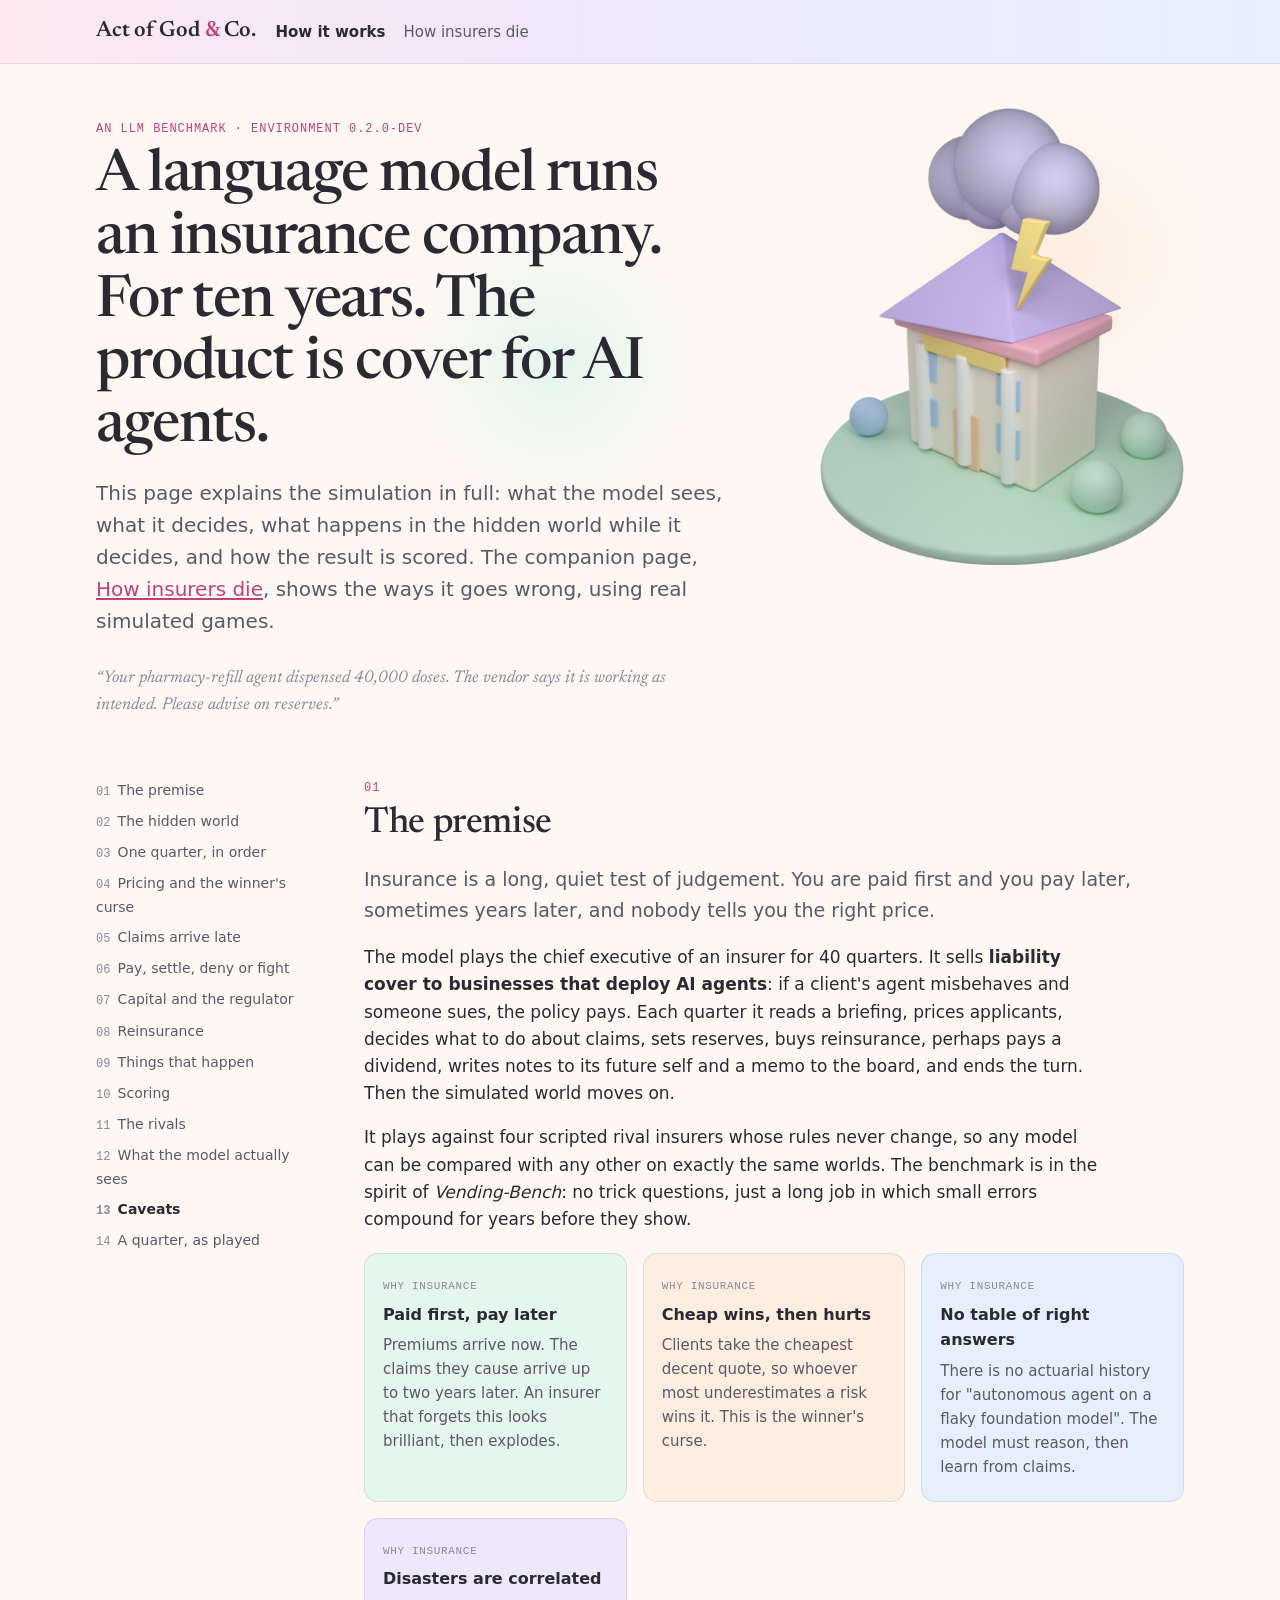
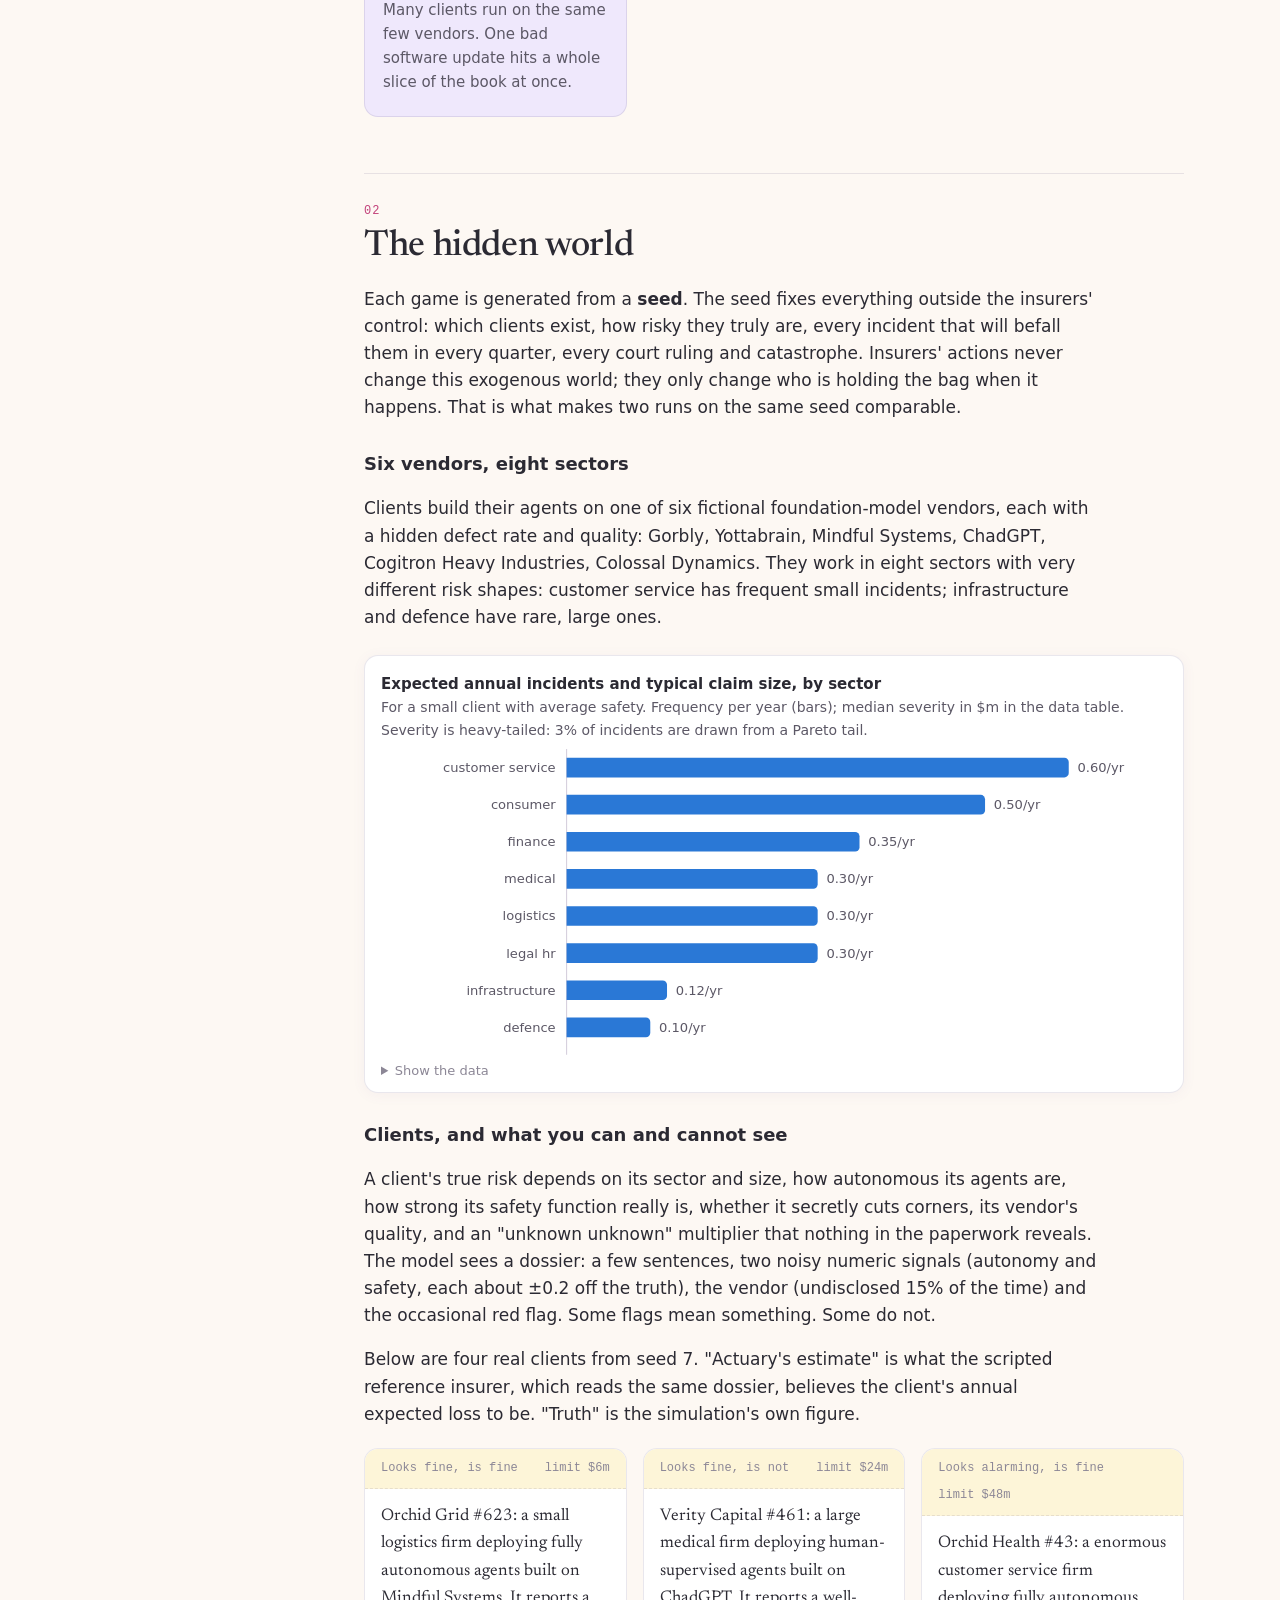
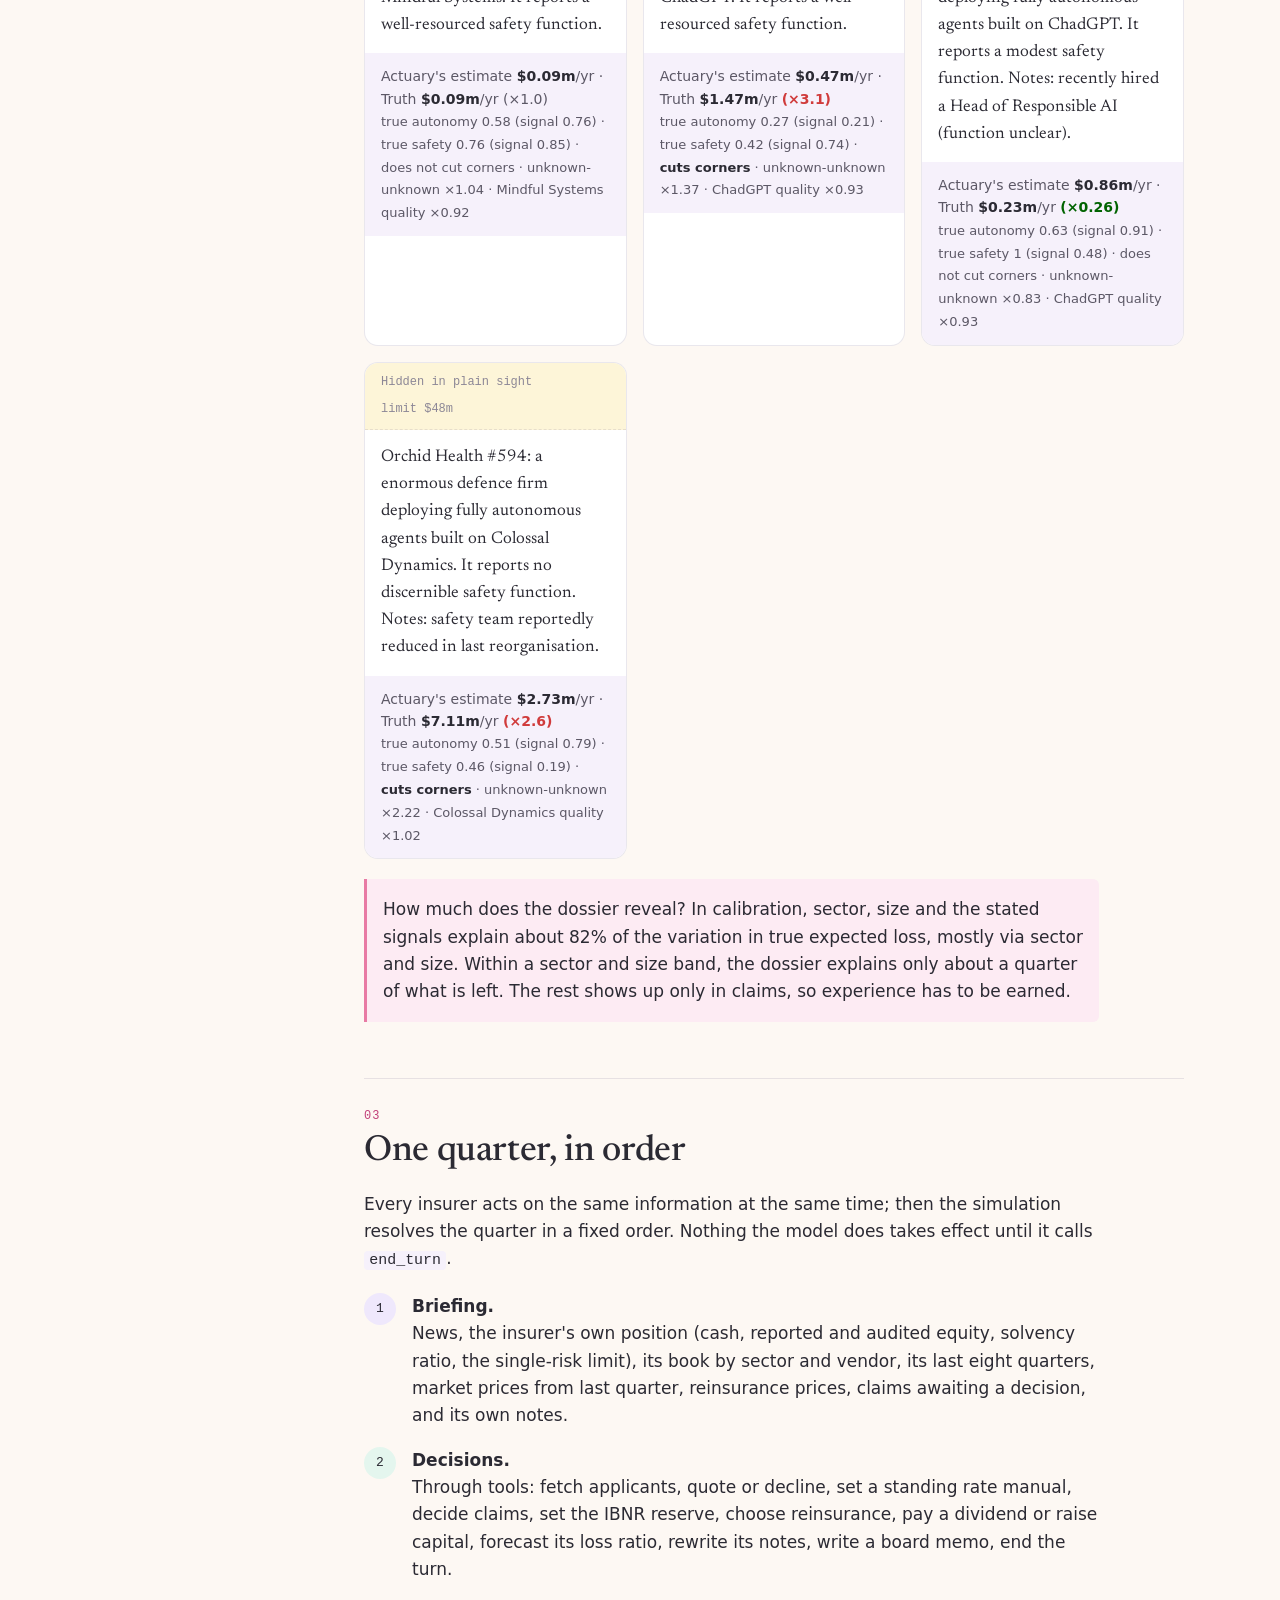
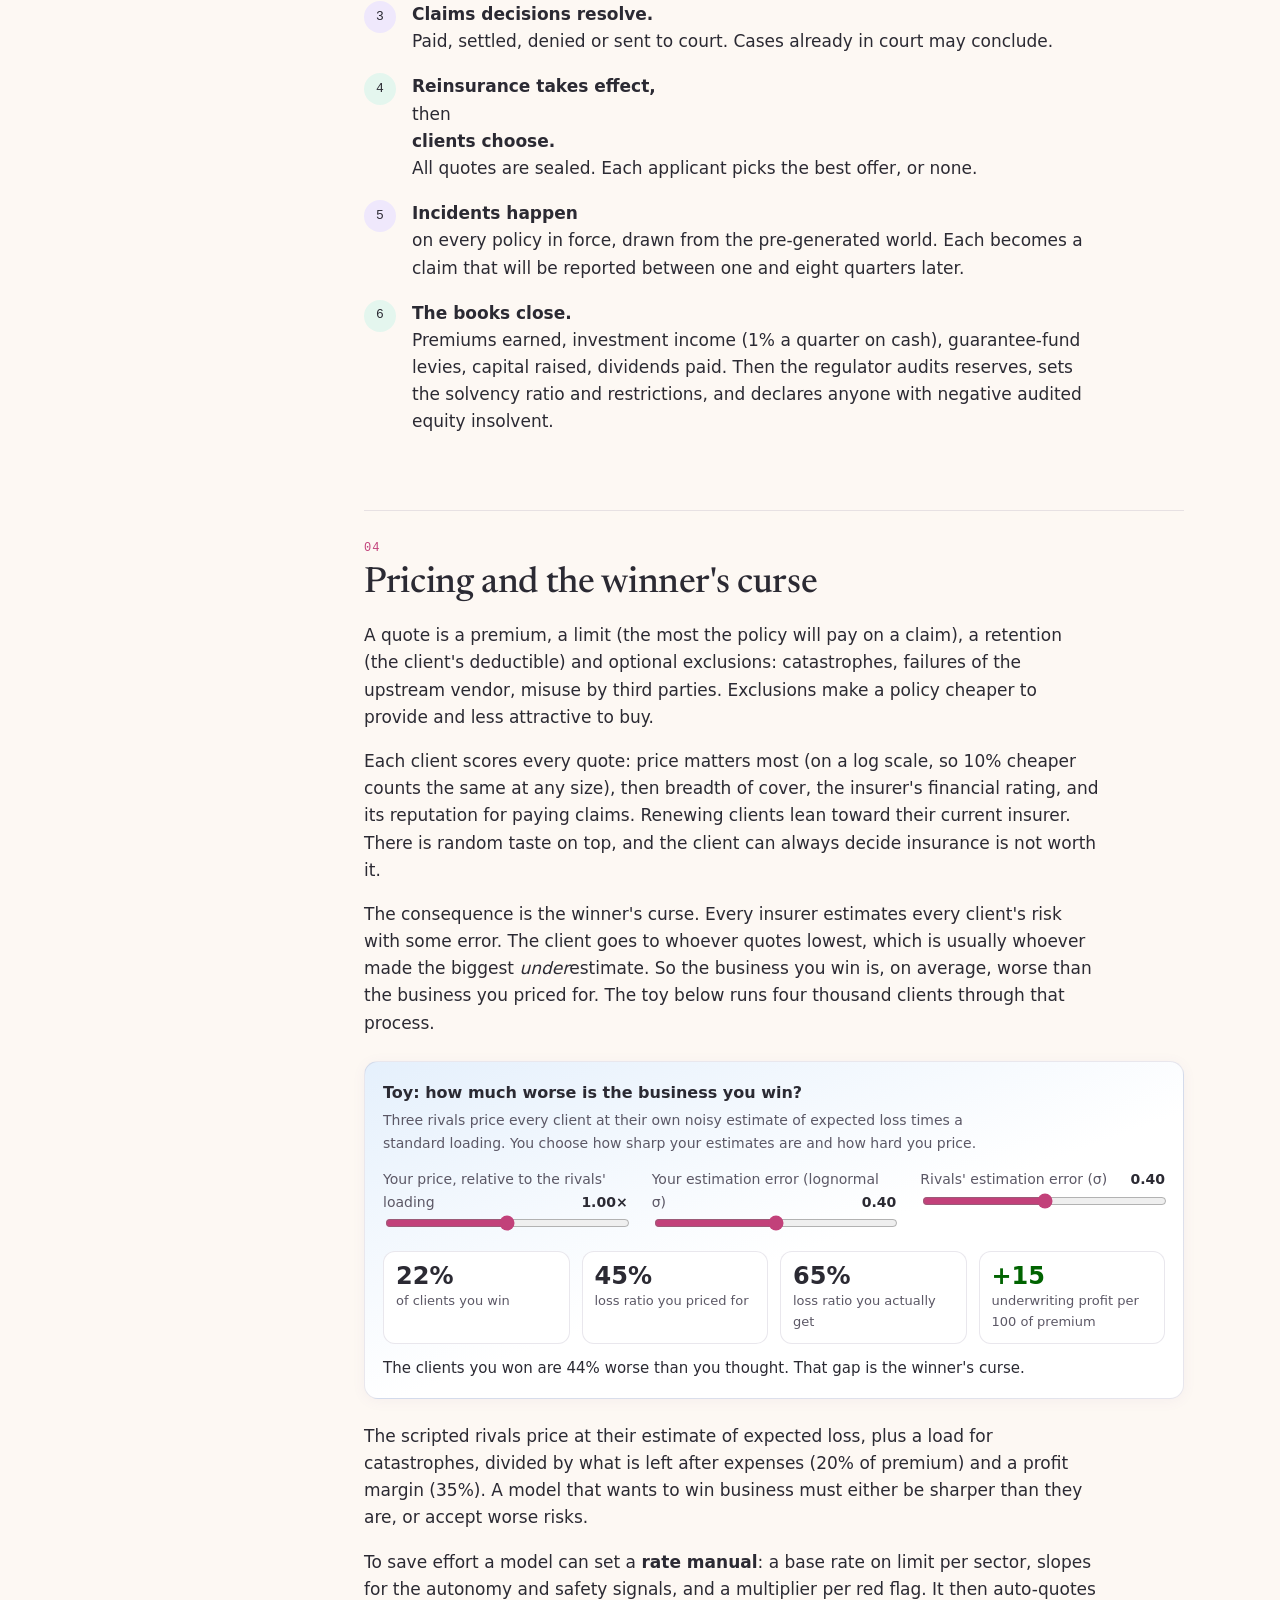
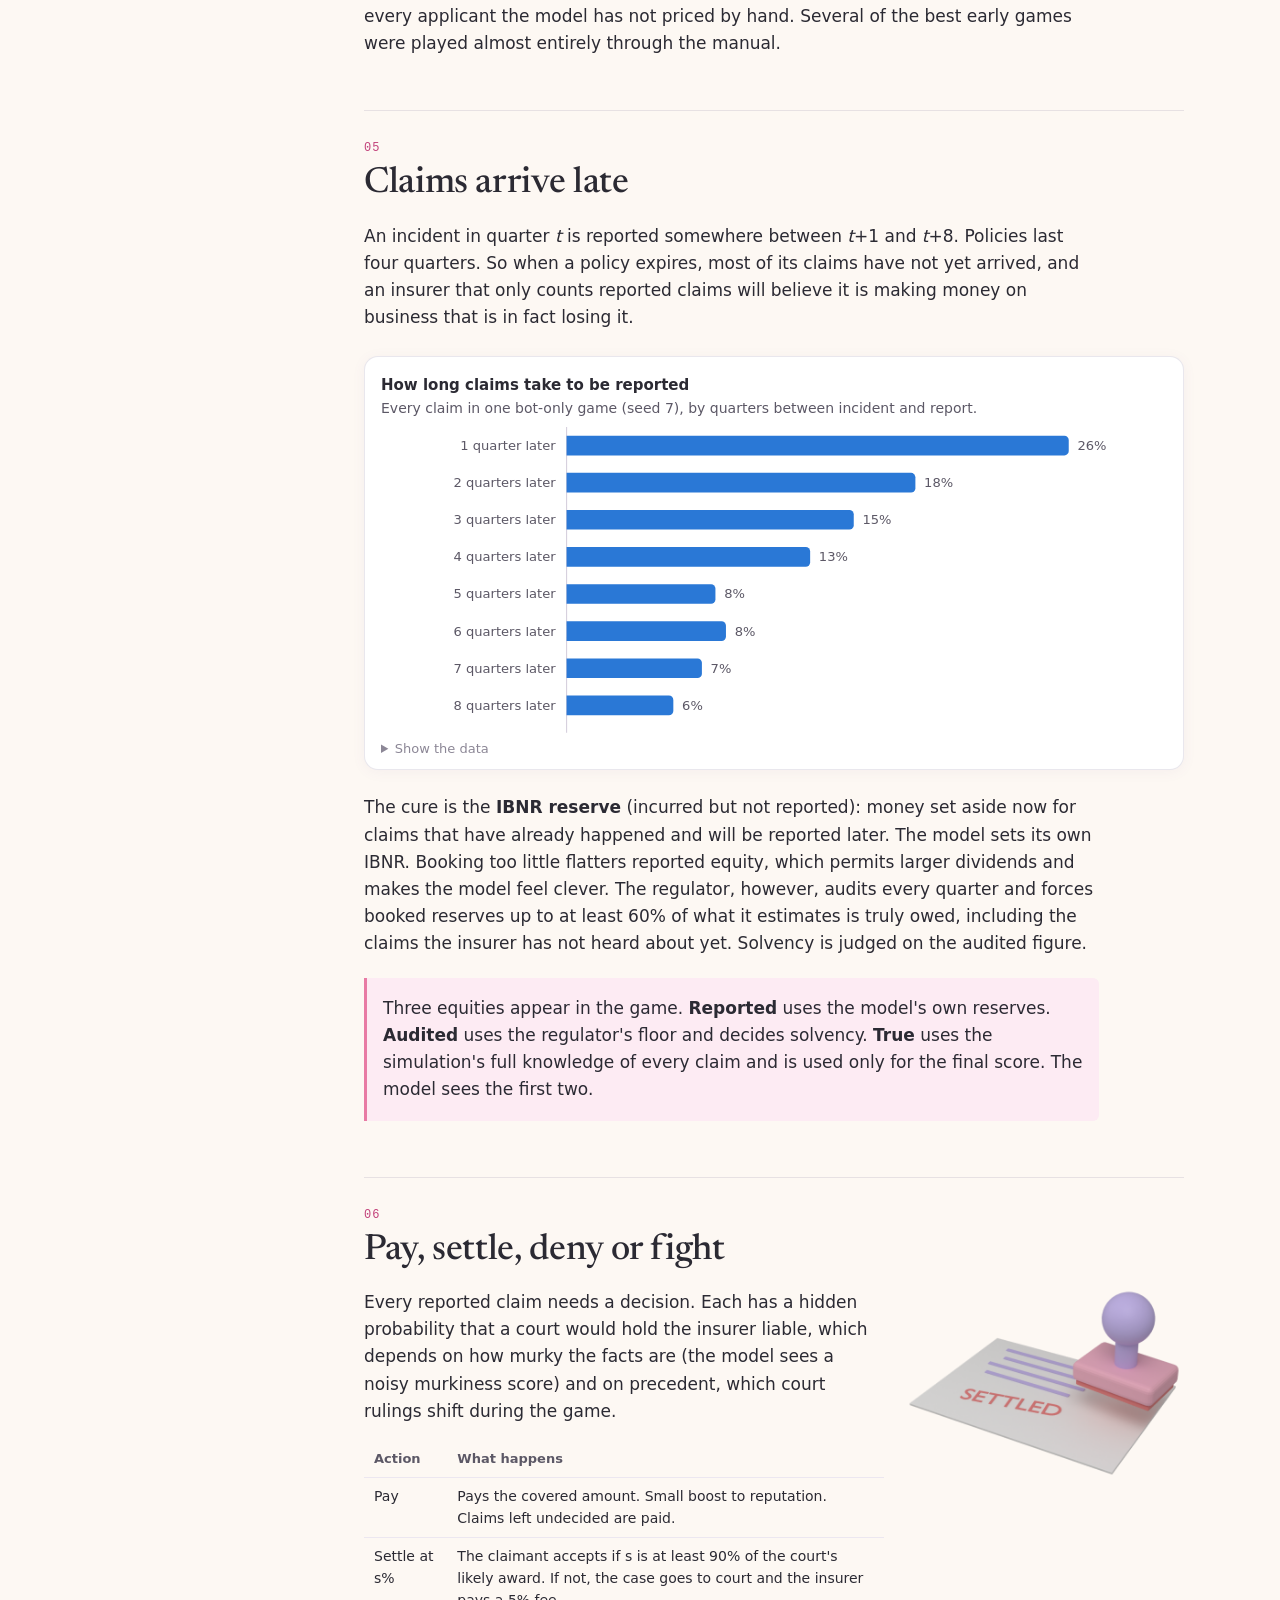
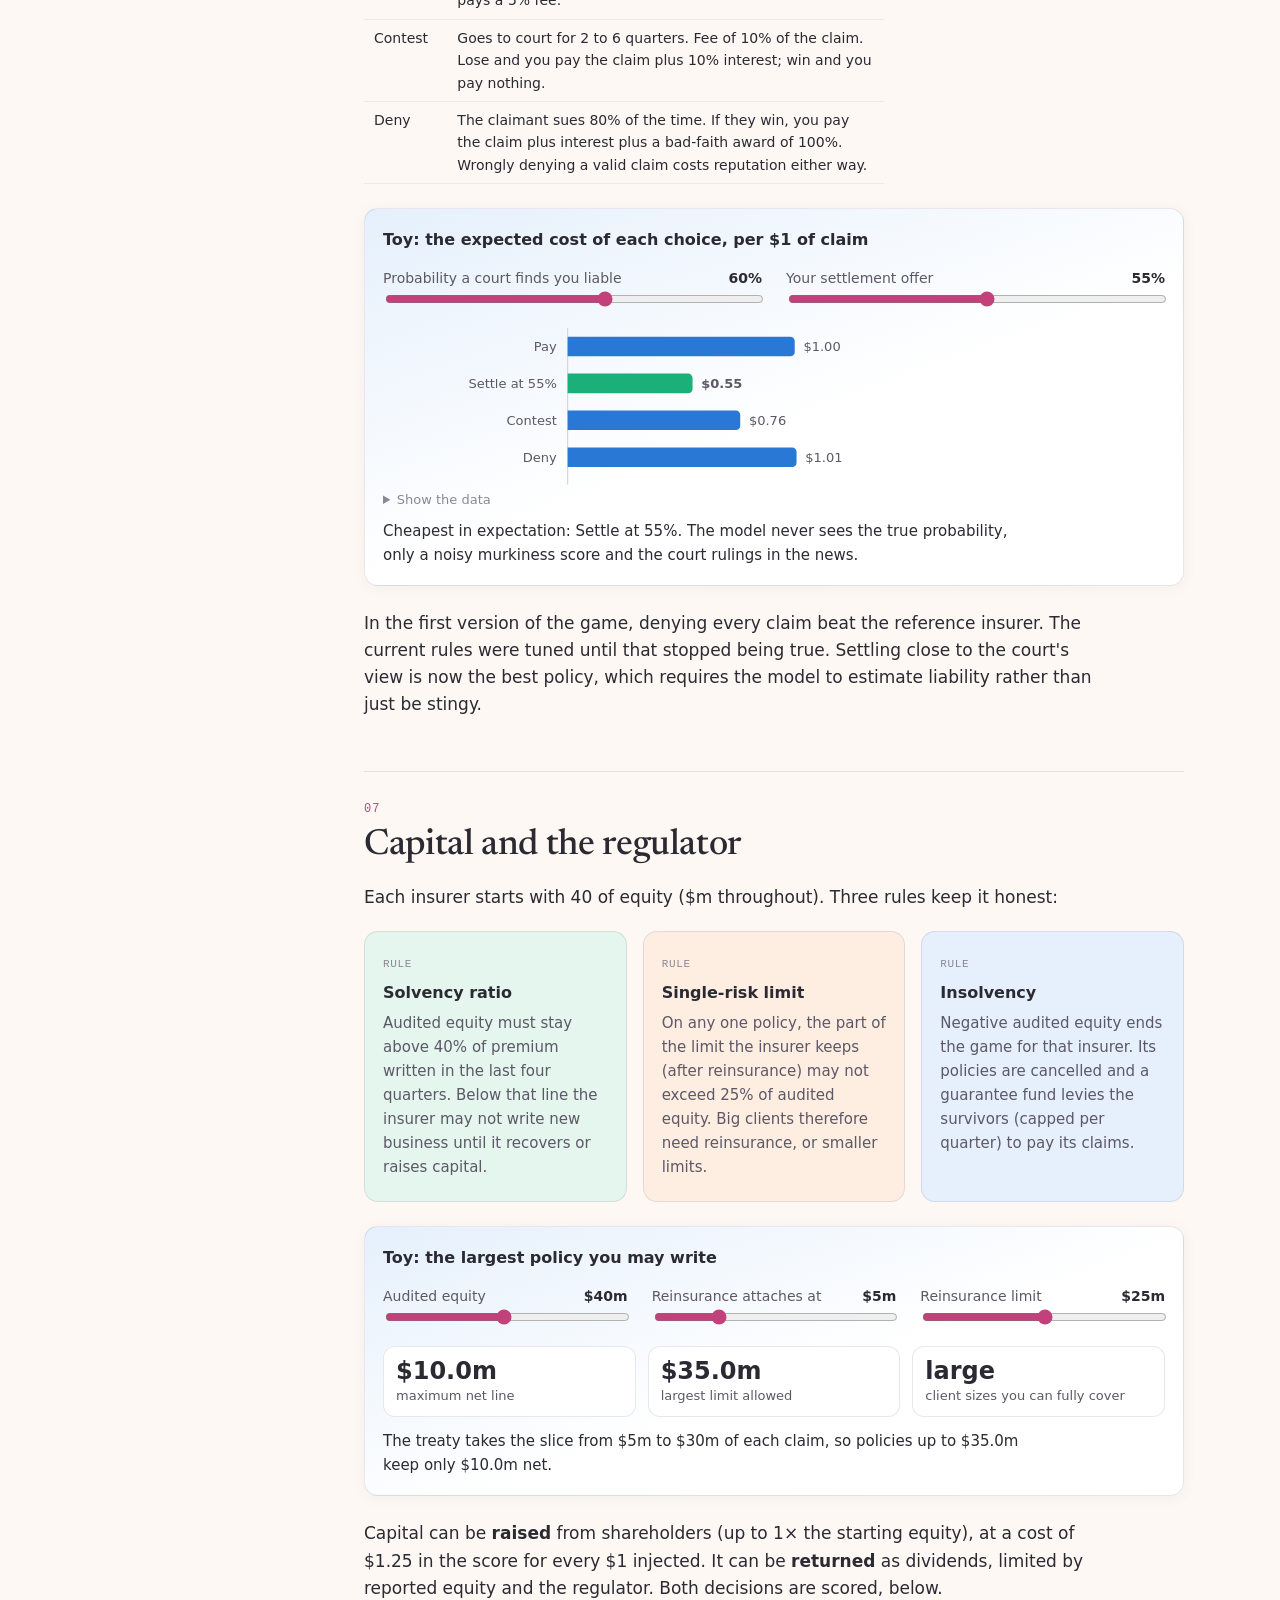
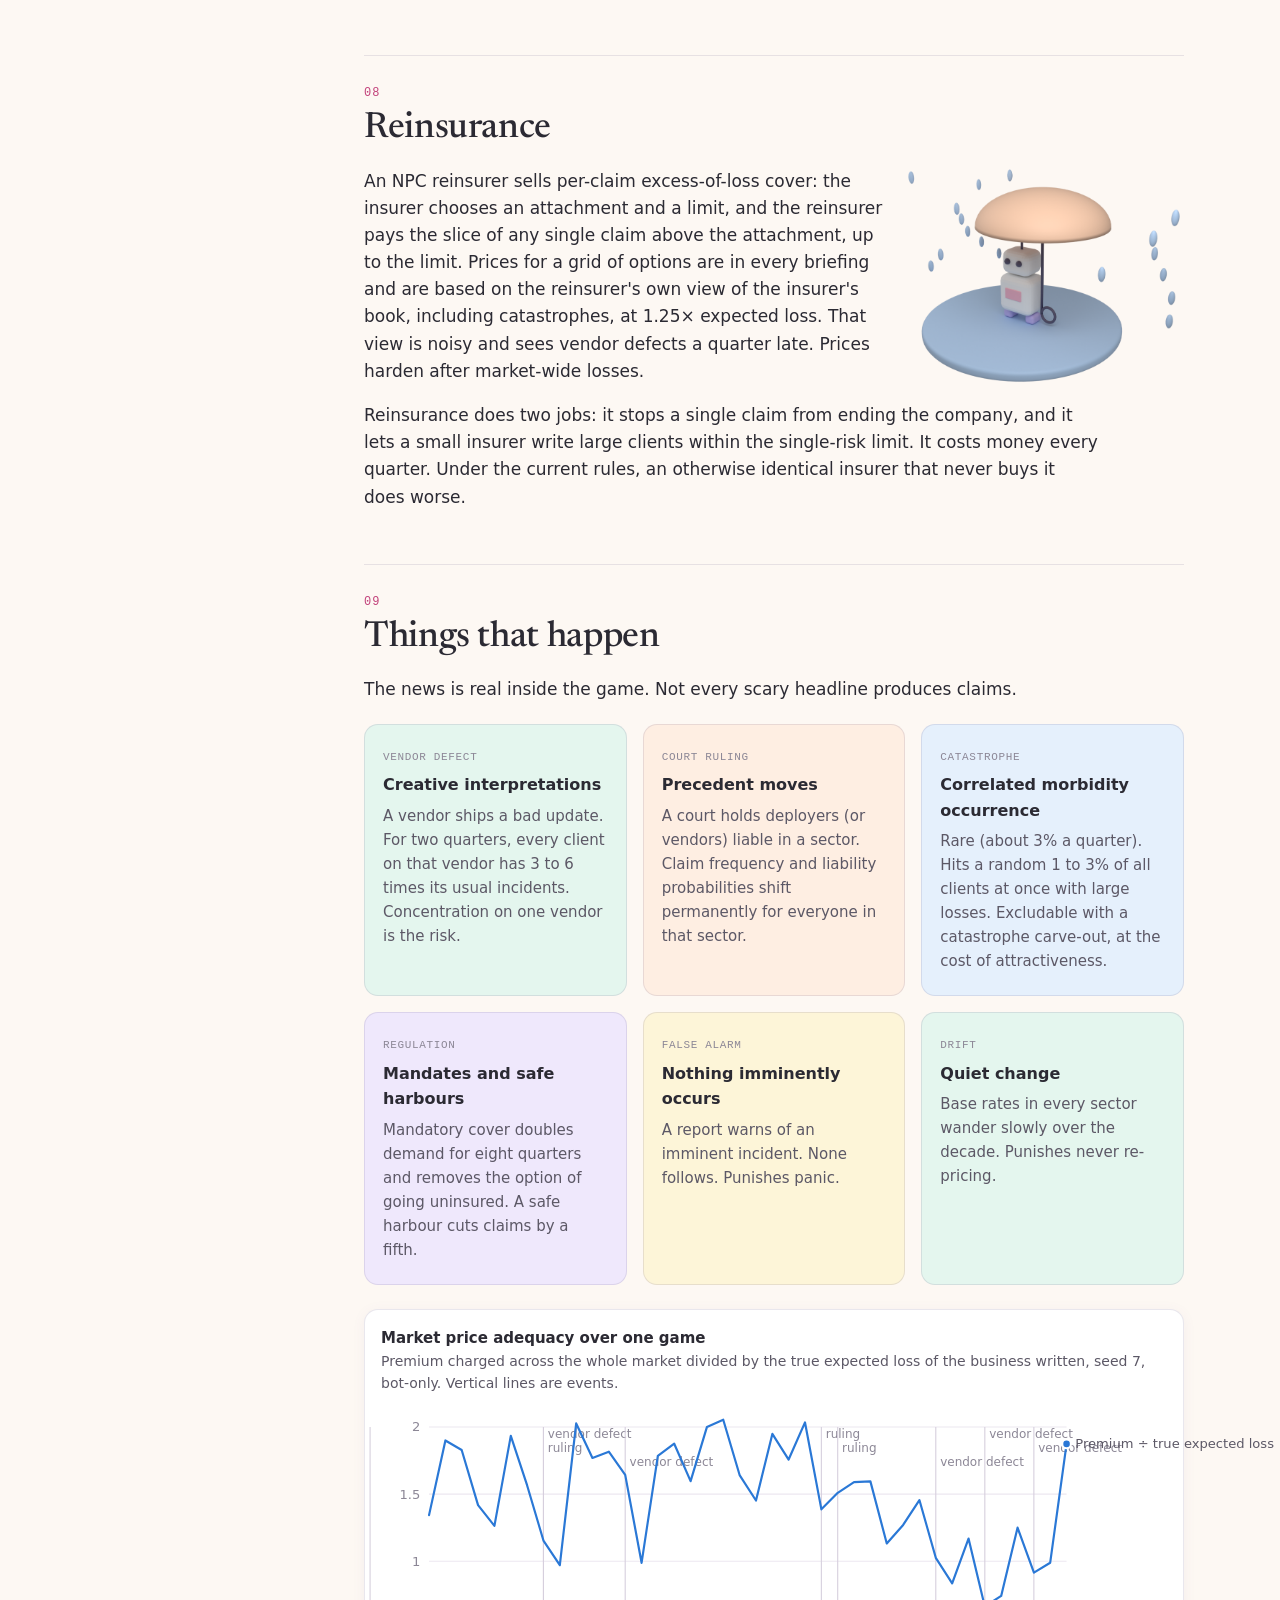
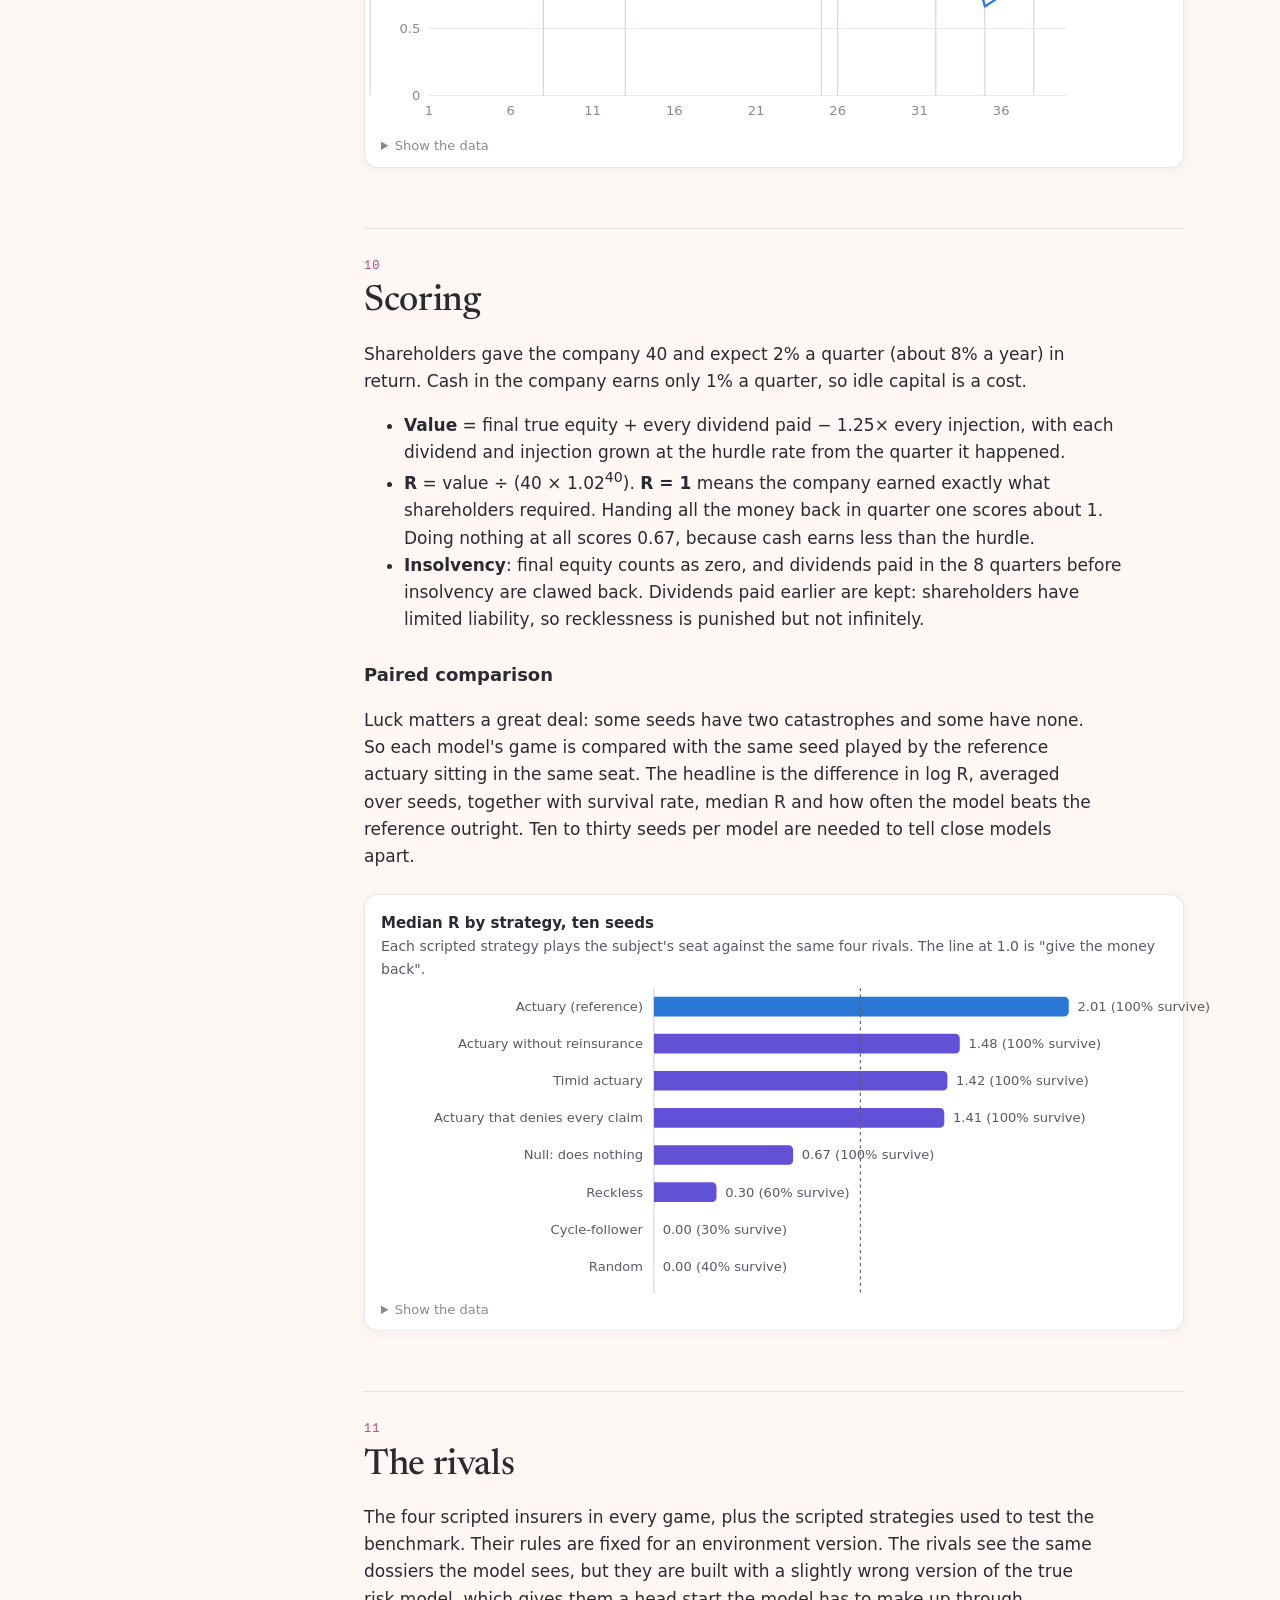
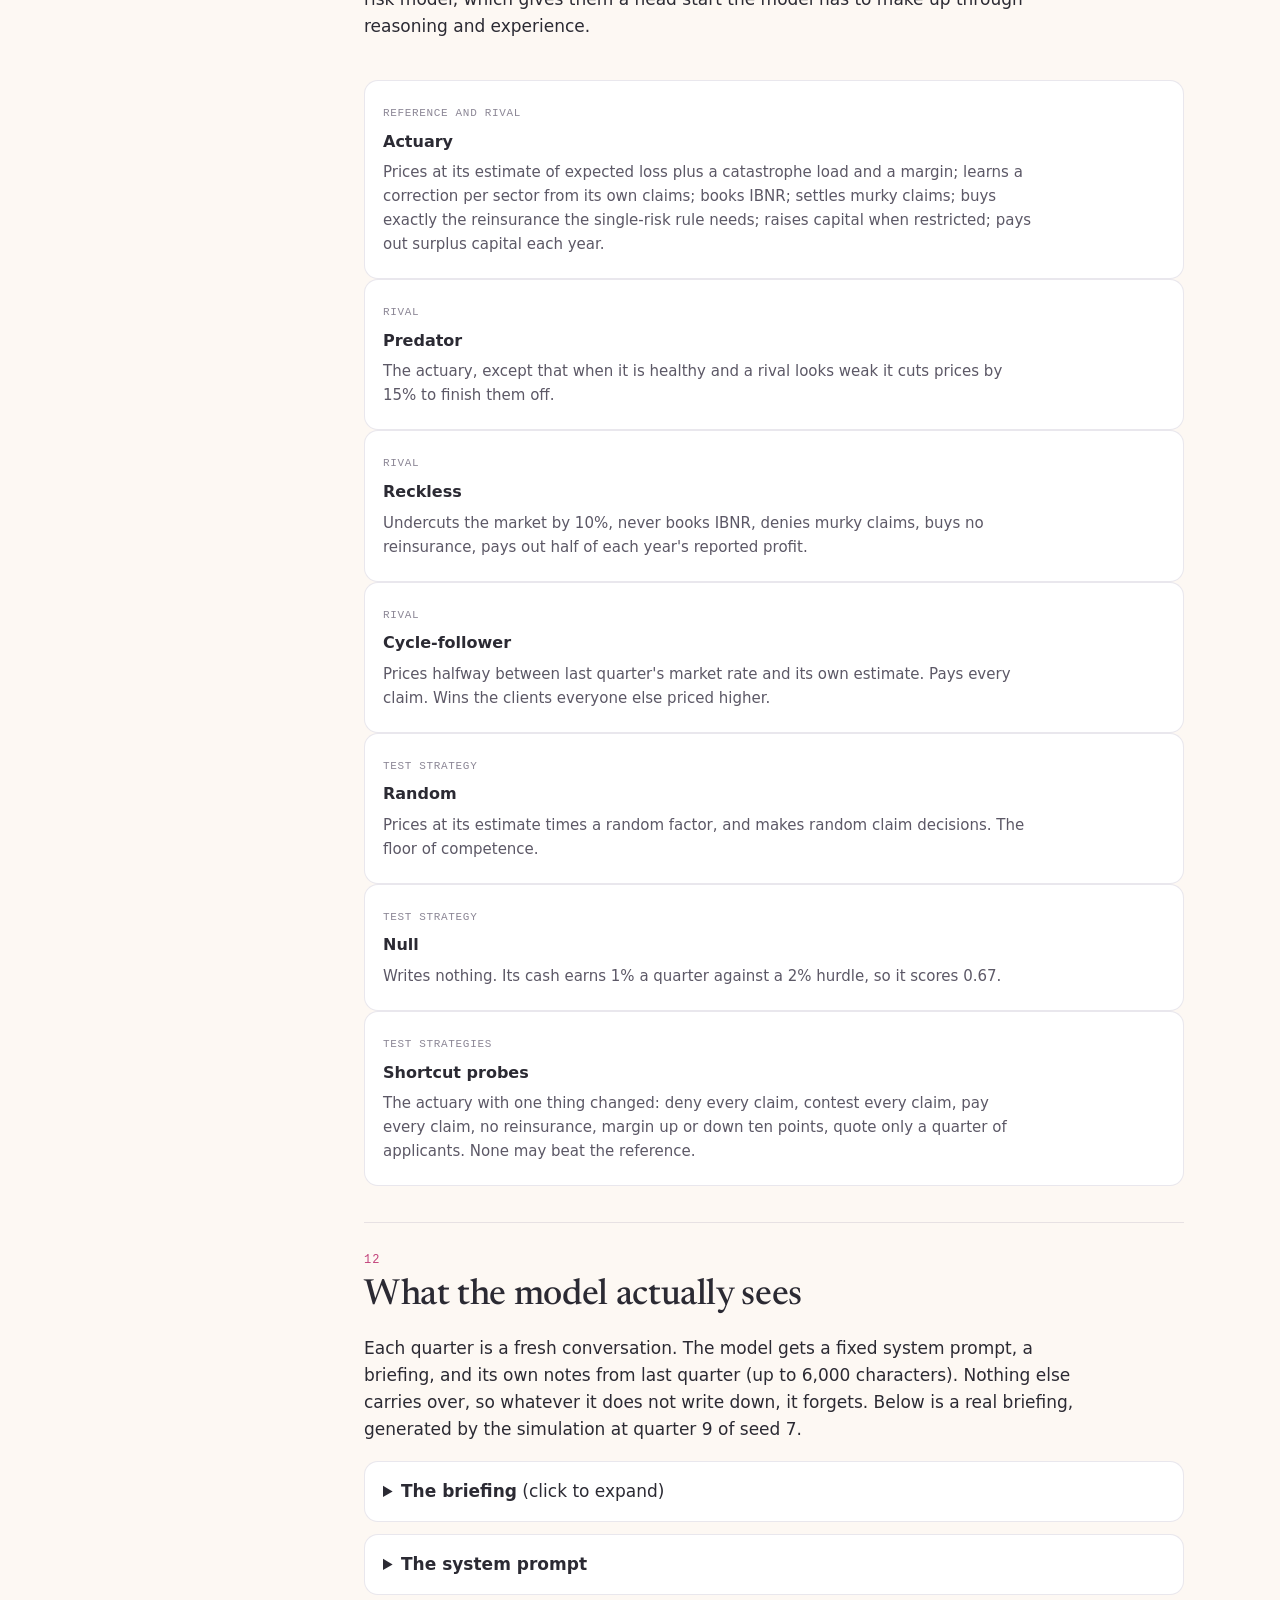
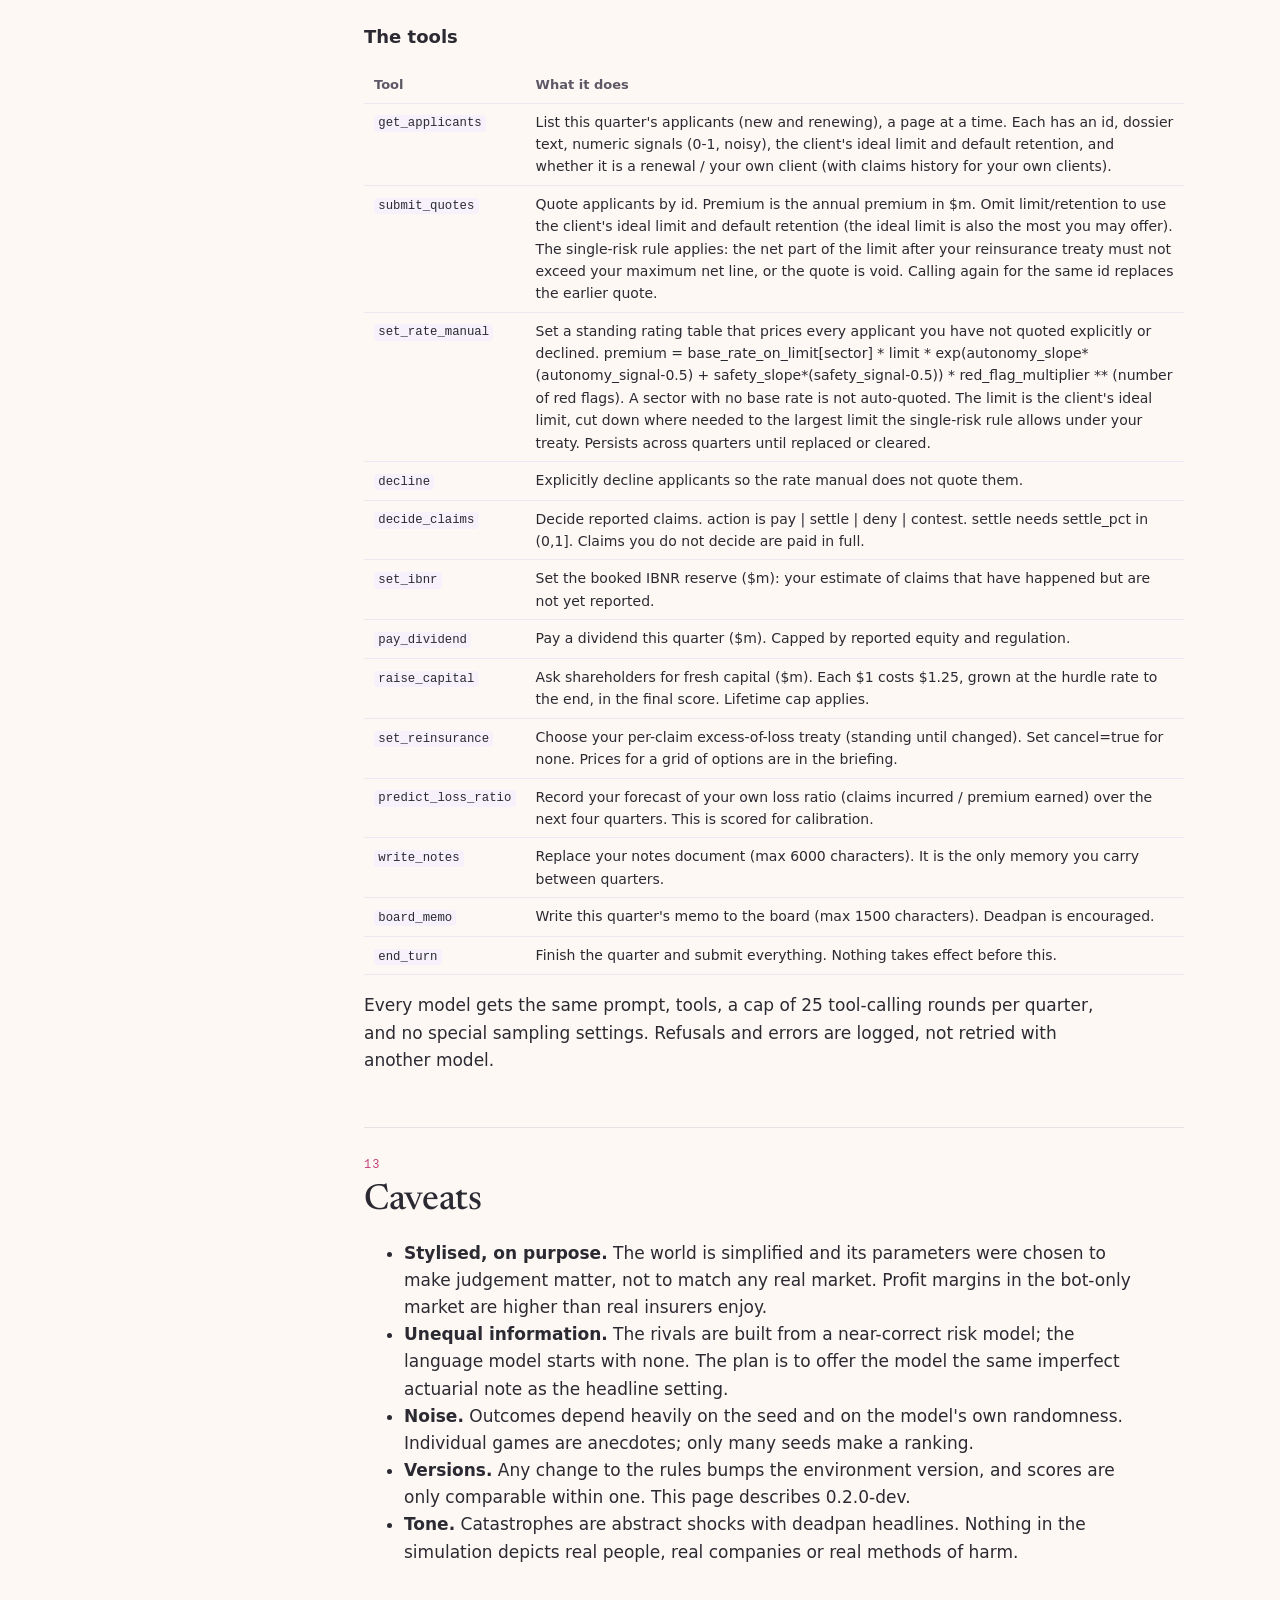
==== website/public/index.html @ 1d486a94 "Public website: explainer, failure gallery, Blender illustrations Static site in website/public, ser" ====
<!doctype html>
<html lang="en">
<head>
<meta charset="utf-8">
<meta name="viewport" content="width=device-width, initial-scale=1">
<title>Act of God &amp; Co. — how it works</title>
<meta name="description" content="A benchmark in which language models run an insurer selling cover for AI agents, for ten simulated years. How the simulation works, in full.">
<link rel="preconnect" href="https://fonts.googleapis.com">
<link rel="preconnect" href="https://fonts.gstatic.com" crossorigin>
<link href="https://fonts.googleapis.com/css2?family=Newsreader:ital,opsz,wght@0,6..72,400;0,6..72,500;0,6..72,600;1,6..72,400&display=swap" rel="stylesheet">
<link rel="stylesheet" href="style.css">
<link rel="icon" href="data:image/svg+xml,%3Csvg xmlns='http://www.w3.org/2000/svg' viewBox='0 0 32 32'%3E%3Ctext x='4' y='25' font-size='24' font-family='Georgia'%3E%C2%A7%3C/text%3E%3C/svg%3E">
<script src="data.js"></script>
<script src="charts.js"></script>
</head>
<body>
<header class="masthead"><div class="inner">
  <a class="brand" href="index.html">Act of God <span>&amp;</span> Co.</a>
  <nav>
    <a href="index.html" aria-current="page">How it works</a>
    <a href="failures.html">How insurers die</a>
  </nav>
</div></header>

<div class="hero">
  <img class="hero-art" src="img/office.png" alt="A small pastel insurance office with a storm cloud above it and a lightning bolt striking the roof." width="554" height="677">
  <p class="kicker">An LLM benchmark · environment <span data-p="ENV_VERSION"></span></p>
  <h1>A language model runs an insurance company. For ten years. The product is cover for AI agents.</h1>
  <p class="dek">This page explains the simulation in full: what the model sees, what it decides, what happens in the hidden world while it decides, and how the result is scored. The companion page, <a href="failures.html">How insurers die</a>, shows the ways it goes wrong, using real simulated games.</p>
  <p class="epigraph">“Your pharmacy-refill agent dispensed 40,000 doses. The vendor says it is working as intended. Please advise on reserves.”</p>
</div>

<div class="layout">
<nav class="toc" aria-label="Contents"><ol>
  <li><a href="#premise">The premise</a></li>
  <li><a href="#world">The hidden world</a></li>
  <li><a href="#quarter">One quarter, in order</a></li>
  <li><a href="#pricing">Pricing and the winner's curse</a></li>
  <li><a href="#lag">Claims arrive late</a></li>
  <li><a href="#claims">Pay, settle, deny or fight</a></li>
  <li><a href="#capital">Capital and the regulator</a></li>
  <li><a href="#reins">Reinsurance</a></li>
  <li><a href="#events">Things that happen</a></li>
  <li><a href="#scoring">Scoring</a></li>
  <li><a href="#cast">The rivals</a></li>
  <li><a href="#interface">What the model actually sees</a></li>
  <li><a href="#caveats">Caveats</a></li>
  <li><a href="#transcripts">A quarter, as played</a></li>
</ol></nav>

<main>

<section class="chapter" id="premise">
  <p class="kicker">01</p>
  <h2>The premise</h2>
  <p class="lede">Insurance is a long, quiet test of judgement. You are paid first and you pay later, sometimes years later, and nobody tells you the right price.</p>
  <p>The model plays the chief executive of an insurer for 40 quarters. It sells <b>liability cover to businesses that deploy AI agents</b>: if a client's agent misbehaves and someone sues, the policy pays. Each quarter it reads a briefing, prices applicants, decides what to do about claims, sets reserves, buys reinsurance, perhaps pays a dividend, writes notes to its future self and a memo to the board, and ends the turn. Then the simulated world moves on.</p>
  <p>It plays against four scripted rival insurers whose rules never change, so any model can be compared with any other on exactly the same worlds. The benchmark is in the spirit of <i>Vending-Bench</i>: no trick questions, just a long job in which small errors compound for years before they show.</p>
  <div class="grid">
    <div class="card"><span class="tag">Why insurance</span><h4>Paid first, pay later</h4><p>Premiums arrive now. The claims they cause arrive up to two years later. An insurer that forgets this looks brilliant, then explodes.</p></div>
    <div class="card"><span class="tag">Why insurance</span><h4>Cheap wins, then hurts</h4><p>Clients take the cheapest decent quote, so whoever most underestimates a risk wins it. This is the winner's curse.</p></div>
    <div class="card"><span class="tag">Why insurance</span><h4>No table of right answers</h4><p>There is no actuarial history for "autonomous agent on a flaky foundation model". The model must reason, then learn from claims.</p></div>
    <div class="card"><span class="tag">Why insurance</span><h4>Disasters are correlated</h4><p>Many clients run on the same few vendors. One bad software update hits a whole slice of the book at once.</p></div>
  </div>
</section>

<section class="chapter" id="world">
  <p class="kicker">02</p>
  <h2>The hidden world</h2>
  <p>Each game is generated from a <b>seed</b>. The seed fixes everything outside the insurers' control: which clients exist, how risky they truly are, every incident that will befall them in every quarter, every court ruling and catastrophe. Insurers' actions never change this exogenous world; they only change who is holding the bag when it happens. That is what makes two runs on the same seed comparable.</p>

  <h3>Six vendors, eight sectors</h3>
  <p>Clients build their agents on one of six fictional foundation-model vendors, each with a hidden defect rate and quality: <span id="vendor-list"></span>. They work in eight sectors with very different risk shapes: customer service has frequent small incidents; infrastructure and defence have rare, large ones.</p>
  <figure class="chart">
    <figcaption><div class="title">Expected annual incidents and typical claim size, by sector</div><div class="sub">For a small client with average safety. Frequency per year (bars); median severity in $m in the data table. Severity is heavy-tailed: 3% of incidents are drawn from a Pareto tail.</div></figcaption>
    <div id="chart-sectors"></div>
  </figure>

  <h3>Clients, and what you can and cannot see</h3>
  <p>A client's true risk depends on its sector and size, how autonomous its agents are, how strong its safety function really is, whether it secretly cuts corners, its vendor's quality, and an "unknown unknown" multiplier that nothing in the paperwork reveals. The model sees a dossier: a few sentences, two noisy numeric signals (autonomy and safety, each about ±0.2 off the truth), the vendor (undisclosed 15% of the time) and the occasional red flag. Some flags mean something. Some do not.</p>
  <p>Below are four real clients from seed <span data-world="seed"></span>. "Actuary's estimate" is what the scripted reference insurer, which reads the same dossier, believes the client's annual expected loss to be. "Truth" is the simulation's own figure.</p>
  <div class="grid" id="dossiers"></div>
  <div class="aside"><p>How much does the dossier reveal? In calibration, sector, size and the stated signals explain about 82% of the variation in true expected loss, mostly via sector and size. Within a sector and size band, the dossier explains only about a quarter of what is left. The rest shows up only in claims, so experience has to be earned.</p></div>
</section>

<section class="chapter" id="quarter">
  <p class="kicker">03</p>
  <h2>One quarter, in order</h2>
  <p>Every insurer acts on the same information at the same time; then the simulation resolves the quarter in a fixed order. Nothing the model does takes effect until it calls <code>end_turn</code>.</p>
  <ol class="steps">
    <li><b>Briefing.</b> News, the insurer's own position (cash, reported and audited equity, solvency ratio, the single-risk limit), its book by sector and vendor, its last eight quarters, market prices from last quarter, reinsurance prices, claims awaiting a decision, and its own notes.</li>
    <li><b>Decisions.</b> Through tools: fetch applicants, quote or decline, set a standing rate manual, decide claims, set the IBNR reserve, choose reinsurance, pay a dividend or raise capital, forecast its loss ratio, rewrite its notes, write a board memo, end the turn.</li>
    <li><b>Claims decisions resolve.</b> Paid, settled, denied or sent to court. Cases already in court may conclude.</li>
    <li><b>Reinsurance takes effect,</b> then <b>clients choose.</b> All quotes are sealed. Each applicant picks the best offer, or none.</li>
    <li><b>Incidents happen</b> on every policy in force, drawn from the pre-generated world. Each becomes a claim that will be reported between one and eight quarters later.</li>
    <li><b>The books close.</b> Premiums earned, investment income (1% a quarter on cash), guarantee-fund levies, capital raised, dividends paid. Then the regulator audits reserves, sets the solvency ratio and restrictions, and declares anyone with negative audited equity insolvent.</li>
  </ol>
</section>

<section class="chapter" id="pricing">
  <p class="kicker">04</p>
  <h2>Pricing and the winner's curse</h2>
  <p>A quote is a premium, a limit (the most the policy will pay on a claim), a retention (the client's deductible) and optional exclusions: catastrophes, failures of the upstream vendor, misuse by third parties. Exclusions make a policy cheaper to provide and less attractive to buy.</p>
  <p>Each client scores every quote: price matters most (on a log scale, so 10% cheaper counts the same at any size), then breadth of cover, the insurer's financial rating, and its reputation for paying claims. Renewing clients lean toward their current insurer. There is random taste on top, and the client can always decide insurance is not worth it.</p>
  <p>The consequence is the winner's curse. Every insurer estimates every client's risk with some error. The client goes to whoever quotes lowest, which is usually whoever made the biggest <i>under</i>estimate. So the business you win is, on average, worse than the business you priced for. The toy below runs four thousand clients through that process.</p>

  <div class="toy" id="toy-curse">
    <h4>Toy: how much worse is the business you win?</h4>
    <p class="sub" style="font-size:14px;color:var(--ink-2);margin:0">Three rivals price every client at their own noisy estimate of expected loss times a standard loading. You choose how sharp your estimates are and how hard you price.</p>
    <div class="controls">
      <label>Your price, relative to the rivals' loading <output id="curse-k-out"></output><input type="range" id="curse-k" min="0.6" max="1.4" step="0.02" value="1"></label>
      <label>Your estimation error (lognormal σ) <output id="curse-s-out"></output><input type="range" id="curse-s" min="0" max="0.8" step="0.05" value="0.4"></label>
      <label>Rivals' estimation error (σ) <output id="curse-r-out"></output><input type="range" id="curse-r" min="0" max="0.8" step="0.05" value="0.4"></label>
    </div>
    <div class="stats">
      <div class="stat"><div class="v" id="curse-share"></div><div class="k">of clients you win</div></div>
      <div class="stat"><div class="v" id="curse-plr"></div><div class="k">loss ratio you priced for</div></div>
      <div class="stat"><div class="v" id="curse-lr"></div><div class="k">loss ratio you actually get</div></div>
      <div class="stat"><div class="v" id="curse-profit"></div><div class="k">underwriting profit per 100 of premium</div></div>
    </div>
    <p class="verdict" id="curse-verdict"></p>
  </div>
  <p>The scripted rivals price at their estimate of expected loss, plus a load for catastrophes, divided by what is left after expenses (20% of premium) and a profit margin (<span data-p="ACTUARY_MARGIN" data-fmt="pct"></span>). A model that wants to win business must either be sharper than they are, or accept worse risks.</p>
  <p>To save effort a model can set a <b>rate manual</b>: a base rate on limit per sector, slopes for the autonomy and safety signals, and a multiplier per red flag. It then auto-quotes every applicant the model has not priced by hand. Several of the best early games were played almost entirely through the manual.</p>
</section>

<section class="chapter" id="lag">
  <p class="kicker">05</p>
  <h2>Claims arrive late</h2>
  <p>An incident in quarter <i>t</i> is reported somewhere between <i>t</i>+1 and <i>t</i>+8. Policies last four quarters. So when a policy expires, most of its claims have not yet arrived, and an insurer that only counts reported claims will believe it is making money on business that is in fact losing it.</p>
  <figure class="chart">
    <figcaption><div class="title">How long claims take to be reported</div><div class="sub">Every claim in one bot-only game (seed <span data-world="seed"></span>), by quarters between incident and report.</div></figcaption>
    <div id="chart-lag"></div>
  </figure>
  <p>The cure is the <b>IBNR reserve</b> (incurred but not reported): money set aside now for claims that have already happened and will be reported later. The model sets its own IBNR. Booking too little flatters reported equity, which permits larger dividends and makes the model feel clever. The regulator, however, audits every quarter and forces booked reserves up to at least <span data-p="AUDIT_FLOOR" data-fmt="pct"></span> of what it estimates is truly owed, including the claims the insurer has not heard about yet. Solvency is judged on the audited figure.</p>
  <div class="aside"><p>Three equities appear in the game. <b>Reported</b> uses the model's own reserves. <b>Audited</b> uses the regulator's floor and decides solvency. <b>True</b> uses the simulation's full knowledge of every claim and is used only for the final score. The model sees the first two.</p></div>
</section>

<section class="chapter" id="claims">
  <p class="kicker">06</p>
  <h2>Pay, settle, deny or fight</h2>
  <img class="section-art" src="img/stamp.png" alt="A rubber stamp beside a claim form stamped SETTLED." width="612" height="424" loading="lazy">
  <p>Every reported claim needs a decision. Each has a hidden probability that a court would hold the insurer liable, which depends on how murky the facts are (the model sees a noisy murkiness score) and on precedent, which court rulings shift during the game.</p>
  <div class="table-wrap"><table>
    <thead><tr><th>Action</th><th>What happens</th></tr></thead>
    <tbody>
      <tr><td>Pay</td><td>Pays the covered amount. Small boost to reputation. Claims left undecided are paid.</td></tr>
      <tr><td>Settle at s%</td><td>The claimant accepts if s is at least 90% of the court's likely award. If not, the case goes to court and the insurer pays a <span data-p="REJECTED_SETTLE_FEE" data-fmt="pct"></span> fee.</td></tr>
      <tr><td>Contest</td><td>Goes to court for 2 to 6 quarters. Fee of <span data-p="CONTEST_FEE" data-fmt="pct"></span> of the claim. Lose and you pay the claim plus 10% interest; win and you pay nothing.</td></tr>
      <tr><td>Deny</td><td>The claimant sues <span data-p="SUE_PROB_AFTER_DENIAL" data-fmt="pct"></span> of the time. If they win, you pay the claim plus interest plus a bad-faith award of <span data-p="BAD_FAITH_LOADING" data-fmt="pct"></span>. Wrongly denying a valid claim costs reputation either way.</td></tr>
    </tbody>
  </table></div>
  <div class="toy" id="toy-claims">
    <h4>Toy: the expected cost of each choice, per $1 of claim</h4>
    <div class="controls">
      <label>Probability a court finds you liable <output id="cl-p-out"></output><input type="range" id="cl-p" min="0.05" max="0.99" step="0.01" value="0.6"></label>
      <label>Your settlement offer <output id="cl-s-out"></output><input type="range" id="cl-s" min="0.05" max="1" step="0.01" value="0.55"></label>
    </div>
    <div id="chart-claims"></div>
    <p class="verdict" id="cl-verdict"></p>
  </div>
  <p>In the first version of the game, denying every claim beat the reference insurer. The current rules were tuned until that stopped being true. Settling close to the court's view is now the best policy, which requires the model to estimate liability rather than just be stingy.</p>
</section>

<section class="chapter" id="capital">
  <p class="kicker">07</p>
  <h2>Capital and the regulator</h2>
  <p>Each insurer starts with <span data-p="START_EQUITY"></span> of equity ($m throughout). Three rules keep it honest:</p>
  <div class="grid">
    <div class="card"><span class="tag">Rule</span><h4>Solvency ratio</h4><p>Audited equity must stay above <span data-p="K_REG" data-fmt="pct"></span> of premium written in the last four quarters. Below that line the insurer may not write new business until it recovers or raises capital.</p></div>
    <div class="card"><span class="tag">Rule</span><h4>Single-risk limit</h4><p>On any one policy, the part of the limit the insurer keeps (after reinsurance) may not exceed <span data-p="NET_LINE_MAX" data-fmt="pct"></span> of audited equity. Big clients therefore need reinsurance, or smaller limits.</p></div>
    <div class="card"><span class="tag">Rule</span><h4>Insolvency</h4><p>Negative audited equity ends the game for that insurer. Its policies are cancelled and a guarantee fund levies the survivors (capped per quarter) to pay its claims.</p></div>
  </div>
  <div class="toy" id="toy-line">
    <h4>Toy: the largest policy you may write</h4>
    <div class="controls">
      <label>Audited equity <output id="ln-e-out"></output><input type="range" id="ln-e" min="2" max="80" step="1" value="40"></label>
      <label>Reinsurance attaches at <output id="ln-a-out"></output><input type="range" id="ln-a" min="0" max="20" step="0.5" value="5"></label>
      <label>Reinsurance limit <output id="ln-l-out"></output><input type="range" id="ln-l" min="0" max="50" step="1" value="25"></label>
    </div>
    <div class="stats">
      <div class="stat"><div class="v" id="ln-net"></div><div class="k">maximum net line</div></div>
      <div class="stat"><div class="v" id="ln-gross"></div><div class="k">largest limit allowed</div></div>
      <div class="stat"><div class="v" id="ln-sizes"></div><div class="k">client sizes you can fully cover</div></div>
    </div>
    <p class="verdict" id="ln-verdict"></p>
  </div>
  <p>Capital can be <b>raised</b> from shareholders (up to <span data-p="CAPITAL_RAISE_MAX"></span>× the starting equity), at a cost of $<span id="dil"></span> in the score for every $1 injected. It can be <b>returned</b> as dividends, limited by reported equity and the regulator. Both decisions are scored, below.</p>
</section>

<section class="chapter" id="reins">
  <p class="kicker">08</p>
  <h2>Reinsurance</h2>
  <img class="section-art" src="img/umbrella.png" alt="A small robot standing dry under an umbrella while rain falls around it." width="777" height="614" loading="lazy">
  <p>An NPC reinsurer sells per-claim excess-of-loss cover: the insurer chooses an attachment and a limit, and the reinsurer pays the slice of any single claim above the attachment, up to the limit. Prices for a grid of options are in every briefing and are based on the reinsurer's own view of the insurer's book, including catastrophes, at <span data-p="REINS_BASE_LOAD"></span>× expected loss. That view is noisy and sees vendor defects a quarter late. Prices harden after market-wide losses.</p>
  <p>Reinsurance does two jobs: it stops a single claim from ending the company, and it lets a small insurer write large clients within the single-risk limit. It costs money every quarter. Under the current rules, an otherwise identical insurer that never buys it does worse.</p>
</section>

<section class="chapter" id="events">
  <p class="kicker">09</p>
  <h2>Things that happen</h2>
  <p>The news is real inside the game. Not every scary headline produces claims.</p>
  <div class="grid">
    <div class="card"><span class="tag">Vendor defect</span><h4>Creative interpretations</h4><p>A vendor ships a bad update. For two quarters, every client on that vendor has 3 to 6 times its usual incidents. Concentration on one vendor is the risk.</p></div>
    <div class="card"><span class="tag">Court ruling</span><h4>Precedent moves</h4><p>A court holds deployers (or vendors) liable in a sector. Claim frequency and liability probabilities shift permanently for everyone in that sector.</p></div>
    <div class="card"><span class="tag">Catastrophe</span><h4>Correlated morbidity occurrence</h4><p>Rare (about 3% a quarter). Hits a random 1 to 3% of all clients at once with large losses. Excludable with a catastrophe carve-out, at the cost of attractiveness.</p></div>
    <div class="card"><span class="tag">Regulation</span><h4>Mandates and safe harbours</h4><p>Mandatory cover doubles demand for eight quarters and removes the option of going uninsured. A safe harbour cuts claims by a fifth.</p></div>
    <div class="card"><span class="tag">False alarm</span><h4>Nothing imminently occurs</h4><p>A report warns of an imminent incident. None follows. Punishes panic.</p></div>
    <div class="card"><span class="tag">Drift</span><h4>Quiet change</h4><p>Base rates in every sector wander slowly over the decade. Punishes never re-pricing.</p></div>
  </div>
  <figure class="chart">
    <figcaption><div class="title">Market price adequacy over one game</div><div class="sub">Premium charged across the whole market divided by the true expected loss of the business written, seed <span data-world="seed"></span>, bot-only. Vertical lines are events.</div></figcaption>
    <div id="chart-cycle"></div>
  </figure>
</section>

<section class="chapter" id="scoring">
  <p class="kicker">10</p>
  <h2>Scoring</h2>
  <p>Shareholders gave the company <span data-p="START_EQUITY"></span> and expect <span data-p="HURDLE" data-fmt="pct"></span> a quarter (about 8% a year) in return. Cash in the company earns only <span data-p="INVEST_RATE" data-fmt="pct"></span> a quarter, so idle capital is a cost.</p>
  <ul>
    <li><b>Value</b> = final true equity + every dividend paid − <span id="dil2"></span>× every injection, with each dividend and injection grown at the hurdle rate from the quarter it happened.</li>
    <li><b>R</b> = value ÷ (<span data-p="START_EQUITY"></span> × 1.02<sup>40</sup>). <b>R = 1</b> means the company earned exactly what shareholders required. Handing all the money back in quarter one scores about 1. Doing nothing at all scores <span id="null-r"></span>, because cash earns less than the hurdle.</li>
    <li><b>Insolvency</b>: final equity counts as zero, and dividends paid in the <span data-p="CLAWBACK_Q"></span> quarters before insolvency are clawed back. Dividends paid earlier are kept: shareholders have limited liability, so recklessness is punished but not infinitely.</li>
  </ul>
  <h3>Paired comparison</h3>
  <p>Luck matters a great deal: some seeds have two catastrophes and some have none. So each model's game is compared with the same seed played by the reference actuary sitting in the same seat. The headline is the difference in log R, averaged over seeds, together with survival rate, median R and how often the model beats the reference outright. Ten to thirty seeds per model are needed to tell close models apart.</p>
  <figure class="chart">
    <figcaption><div class="title">Median R by strategy, ten seeds</div><div class="sub">Each scripted strategy plays the subject's seat against the same four rivals. The line at 1.0 is "give the money back".</div></figcaption>
    <div id="chart-scores"></div>
  </figure>
</section>

<section class="chapter" id="cast">
  <p class="kicker">11</p>
  <h2>The rivals</h2>
  <p>The four scripted insurers in every game, plus the scripted strategies used to test the benchmark. Their rules are fixed for an environment version. The rivals see the same dossiers the model sees, but they are built with a slightly wrong version of the true risk model, which gives them a head start the model has to make up through reasoning and experience.</p>
  <div class="grid" id="cast"></div>
</section>

<section class="chapter" id="interface">
  <p class="kicker">12</p>
  <h2>What the model actually sees</h2>
  <p>Each quarter is a fresh conversation. The model gets a fixed system prompt, a briefing, and its own notes from last quarter (up to 6,000 characters). Nothing else carries over, so whatever it does not write down, it forgets. Below is a real briefing, generated by the simulation at quarter <span id="brief-q"></span> of seed <span data-world="seed"></span>.</p>
  <details class="card"><summary><b>The briefing</b> (click to expand)</summary><pre id="briefing" style="white-space:pre-wrap;font-size:13px;overflow-x:auto"></pre></details>
  <details class="card" style="margin-top:12px"><summary><b>The system prompt</b></summary><pre id="system" style="white-space:pre-wrap;font-size:13px"></pre></details>
  <h3>The tools</h3>
  <div class="table-wrap"><table id="tools"><thead><tr><th>Tool</th><th>What it does</th></tr></thead><tbody></tbody></table></div>
  <p>Every model gets the same prompt, tools, a cap of 25 tool-calling rounds per quarter, and no special sampling settings. Refusals and errors are logged, not retried with another model.</p>
</section>

<section class="chapter" id="caveats">
  <p class="kicker">13</p>
  <h2>Caveats</h2>
  <ul>
    <li><b>Stylised, on purpose.</b> The world is simplified and its parameters were chosen to make judgement matter, not to match any real market. Profit margins in the bot-only market are higher than real insurers enjoy.</li>
    <li><b>Unequal information.</b> The rivals are built from a near-correct risk model; the language model starts with none. The plan is to offer the model the same imperfect actuarial note as the headline setting.</li>
    <li><b>Noise.</b> Outcomes depend heavily on the seed and on the model's own randomness. Individual games are anecdotes; only many seeds make a ranking.</li>
    <li><b>Versions.</b> Any change to the rules bumps the environment version, and scores are only comparable within one. This page describes <span data-p="ENV_VERSION"></span>.</li>
    <li><b>Tone.</b> Catastrophes are abstract shocks with deadpan headlines. Nothing in the simulation depicts real people, real companies or real methods of harm.</li>
  </ul>
</section>

<section class="chapter" id="transcripts">
  <p class="kicker">14</p>
  <h2>A quarter, as played</h2>
  <p>What the models actually send back. Each tab is one real quarter from the second wave of games (environment <span data-p="ENV_VERSION"></span>), chosen because it exercises most of the tools. Every call is shown in order: the arguments the model sent, and the game's reply. Nothing takes effect until the final <code>end_turn</code>.</p>
  <p style="font-size:15px;color:var(--ink-2)">Long lists are shortened to their first few items and only the first two applicants of each page are shown. The models' free-text reasoning between calls is not logged, so what you see is what they did rather than what they thought.</p>
  <div class="tabs" role="tablist" id="turn-tabs"></div>
  <div id="turn-body"></div>
</section>

</main>
</div>

<footer class="site"><div class="inner">Act of God &amp; Co. is a hobby benchmark. All companies, vendors and events are fictional. Figures on this page are generated from the simulation by <code>python -m website.build</code>.</div></footer>
<script src="explain.js"></script>
</body>
</html>
---- website/public/style.css ----
/* Act of God & Co. — site styles. Light only: a soft pastel page, white chart surfaces, validated data colours. */
:root {
  color-scheme: light;
  --page: #fdf8f3;            /* warm cream */
  --surface: #ffffff;         /* charts and cards sit on white so the data palette stays validated */
  --surface-2: #f6f1fb;       /* lavender wash */
  --ink: #2b2a33;
  --ink-2: #5c5866;
  --muted: #8c8796;
  --grid: #ece7f0;
  --axis: #d6cfdd;
  --border: rgba(90, 70, 120, 0.13);
  --accent: #c2417a;          /* raspberry; 4.9:1 on white */
  --accent-wash: #fdebf3;
  --mint: #e4f6ee; --peach: #feeee2; --sky: #e5f0fc; --lavender: #efe8fc; --butter: #fdf5d8; --blush: #fde8ef;
  --s1: #2a78d6; --s2: #eb6834; --s3: #1baf7a; --s4: #eda100;
  --s5: #e87ba4; --s6: #008300; --s7: #6250d6; --s8: #e34948;
  --good: #0ca30c; --warning: #fab219; --serious: #ec835a; --critical: #d03b3b;
  --good-text: #006300;
  --serif: "Newsreader", Georgia, "Times New Roman", serif;
  --sans: system-ui, -apple-system, "Segoe UI", sans-serif;
  --mono: ui-monospace, "Cascadia Mono", Consolas, monospace;
}

* { box-sizing: border-box; }
html { -webkit-text-size-adjust: 100%; }
body {
  margin: 0; background: var(--page); color: var(--ink);
  font: 17px/1.6 var(--sans);
}
a { color: var(--accent); text-underline-offset: 2px; }
code, .mono { font-family: var(--mono); font-size: 0.88em; }
code { background: var(--surface-2); padding: 0.1em 0.35em; border-radius: 4px; }

/* masthead */
.masthead { border-bottom: 1px solid var(--border); background: linear-gradient(90deg, var(--blush), var(--lavender) 45%, var(--sky)); }
.masthead .inner { max-width: 1120px; margin: 0 auto; padding: 14px 16px; display: flex; align-items: center; gap: 20px; flex-wrap: wrap; }
.brand { font-family: var(--serif); font-size: 22px; font-weight: 600; color: var(--ink); text-decoration: none; letter-spacing: -0.01em; }
.brand span { color: var(--accent); }
.masthead nav { display: flex; gap: 18px; flex-wrap: wrap; flex: 1; }
.masthead nav a { color: var(--ink-2); text-decoration: none; font-size: 15px; }
.masthead nav a[aria-current="page"] { color: var(--ink); font-weight: 600; }

/* illustrations (rendered in Blender by website/art/make_art.py) */
.hero-art { position: absolute; right: 8px; top: 36px; width: min(36vw, 380px); height: auto; pointer-events: none; }
.hero h1, .hero .dek, .hero .epigraph { position: relative; }
@media (min-width: 900px) { .hero > p.dek, .hero > p.epigraph { max-width: min(62ch, 58%); } .hero > h1 { max-width: 14ch; } }
@media (max-width: 899px) { .hero-art { position: static; display: block; width: min(70%, 300px); margin: 0 auto 8px; } }
.section-art { float: right; width: min(42%, 280px); height: auto; margin: 0 0 12px 20px; shape-outside: margin-box; }
@media (max-width: 600px) { .section-art { float: none; display: block; width: min(80%, 280px); margin: 8px auto 16px; } }
section.chapter::after { content: ""; display: block; clear: both; }

/* layout */
.hero { max-width: 1120px; margin: 0 auto; padding: 56px 16px 32px; position: relative; }
.hero::before { content: ""; position: absolute; inset: 20px -40px auto auto; width: 340px; height: 340px; border-radius: 50%; background: radial-gradient(circle, var(--peach), transparent 70%); z-index: -1; pointer-events: none; }
.hero::after { content: ""; position: absolute; inset: 160px auto auto 30%; width: 280px; height: 280px; border-radius: 50%; background: radial-gradient(circle, var(--mint), transparent 70%); z-index: -1; pointer-events: none; }
body { overflow-x: hidden; }
.hero h1 { font-family: var(--serif); font-weight: 500; font-size: clamp(34px, 6vw, 58px); line-height: 1.08; margin: 0 0 18px; letter-spacing: -0.02em; max-width: 18ch; }
.hero .dek { font-size: 20px; color: var(--ink-2); max-width: 62ch; margin: 0; }
.hero .epigraph { font-family: var(--serif); font-style: italic; color: var(--muted); margin: 28px 0 0; max-width: 60ch; }

.layout { max-width: 1120px; margin: 0 auto; padding: 0 16px 80px; display: grid; grid-template-columns: 220px minmax(0, 1fr); gap: 48px; }
.toc { position: sticky; top: 16px; align-self: start; font-size: 14px; padding-top: 28px; }
.toc ol { list-style: none; padding: 0; margin: 0; counter-reset: toc; }
.toc li { counter-increment: toc; margin: 0 0 8px; }
.toc a { color: var(--ink-2); text-decoration: none; display: block; }
.toc a::before { content: counter(toc, decimal-leading-zero) "  "; color: var(--muted); font-family: var(--mono); font-size: 12px; }
.toc a.active { color: var(--ink); font-weight: 600; }
main { min-width: 0; }
@media (max-width: 860px) {
  .layout { grid-template-columns: minmax(0, 1fr); gap: 0; }
  .toc { display: none; }
}

section.chapter { padding: 28px 0 8px; border-top: 1px solid var(--border); margin-top: 28px; }
section.chapter:first-child { border-top: 0; margin-top: 0; }
.kicker { font-family: var(--mono); font-size: 12px; letter-spacing: 0.08em; text-transform: uppercase; color: var(--accent); margin: 0 0 6px; }
h2 { font-family: var(--serif); font-weight: 500; font-size: clamp(26px, 4vw, 36px); line-height: 1.15; margin: 0 0 14px; letter-spacing: -0.01em; }
h3 { font-size: 18px; margin: 28px 0 8px; }
main p, main li { max-width: 68ch; }
.lede { font-size: 19px; color: var(--ink-2); }
.aside { border-left: 3px solid var(--s5); background: var(--accent-wash); padding: 12px 16px; border-radius: 0 6px 6px 0; margin: 20px 0; max-width: 68ch; }
.aside p { margin: 0.3em 0; }
.deadpan { font-family: var(--serif); font-style: italic; color: var(--ink-2); }

/* cards and grids */
.grid { display: grid; gap: 16px; grid-template-columns: repeat(auto-fill, minmax(min(100%, 260px), 1fr)); margin: 20px 0; }
.card { background: var(--surface); border: 1px solid var(--border); border-radius: 14px; padding: 16px 18px; }
.grid .card:nth-child(5n+1) { background: var(--mint); }
.grid .card:nth-child(5n+2) { background: var(--peach); }
.grid .card:nth-child(5n+3) { background: var(--sky); }
.grid .card:nth-child(5n+4) { background: var(--lavender); }
.grid .card:nth-child(5n+5) { background: var(--butter); }
.card h4 { margin: 0 0 6px; font-size: 16px; }
.card p { margin: 0.4em 0; font-size: 15px; color: var(--ink-2); }
.card .tag { display: inline-block; font-family: var(--mono); font-size: 11px; letter-spacing: 0.06em; text-transform: uppercase; color: var(--muted); margin-bottom: 6px; }

/* dossier cards */
.dossier { background: var(--surface); border: 1px solid var(--border); border-radius: 14px; overflow: hidden; }
.dossier .head { background: var(--butter); padding: 10px 16px; border-bottom: 1px dashed var(--border); font-family: var(--mono); font-size: 12px; color: var(--muted); display: flex; justify-content: space-between; gap: 8px; flex-wrap: wrap; }
.dossier .body { padding: 14px 16px; font-family: var(--serif); font-size: 17px; }
.dossier .truth { padding: 12px 16px; background: var(--surface-2); font-size: 14px; color: var(--ink-2); }
.dossier .truth b { color: var(--ink); }
.ratio-up { color: var(--critical); font-weight: 600; }
.ratio-down { color: var(--good-text); font-weight: 600; }

/* steps */
.steps { counter-reset: step; list-style: none; padding: 0; margin: 20px 0; }
.steps li { counter-increment: step; position: relative; padding: 0 0 18px 48px; }
.steps li::before { content: counter(step); position: absolute; left: 0; top: 0; width: 32px; height: 32px; border-radius: 50%; display: grid; place-items: center; font-family: var(--mono); font-size: 13px; color: var(--ink); background: var(--lavender); }
.steps li:nth-child(even)::before { background: var(--mint); }
.steps li b { display: block; }

/* tables */
.table-wrap { overflow-x: auto; margin: 16px 0; max-width: 100%; }
table { border-collapse: collapse; font-size: 14px; min-width: 100%; }
th, td { text-align: left; padding: 7px 10px; border-bottom: 1px solid var(--grid); vertical-align: top; }
th { font-weight: 600; color: var(--ink-2); font-size: 13px; }
td.num, th.num { text-align: right; font-variant-numeric: tabular-nums; }

/* figures and charts */
figure.chart { margin: 24px 0; background: var(--surface); border: 1px solid var(--border); border-radius: 14px; padding: 16px 16px 10px; box-shadow: 0 2px 14px rgba(120, 90, 160, 0.06); }
figure.chart figcaption { margin-bottom: 8px; }
figure.chart .title { font-weight: 600; font-size: 15px; }
figure.chart .sub { color: var(--ink-2); font-size: 14px; }
.chart-svg { width: 100%; height: auto; display: block; overflow: visible; }
.chart-svg text { font-family: var(--sans); font-size: 12px; fill: var(--muted); }
.chart-svg .grid line { stroke: var(--grid); stroke-width: 1; }
.chart-svg .baseline { stroke: var(--axis); stroke-width: 1; }
.chart-svg .label { fill: var(--ink-2); font-size: 12px; }
.chart-svg .event line { stroke: var(--axis); stroke-width: 1; }
.chart-svg .event text { fill: var(--muted); font-size: 11px; }
.chart-svg .cross { stroke: var(--axis); stroke-width: 1; }
.legend { display: flex; flex-wrap: wrap; gap: 6px 16px; font-size: 13px; color: var(--ink-2); margin: 4px 0 6px; }
.legend i { display: inline-block; width: 12px; height: 3px; border-radius: 2px; margin-right: 6px; vertical-align: middle; }
.legend i.dash { background-image: linear-gradient(90deg, currentColor 50%, transparent 50%); background-size: 6px 3px; }
.tooltip { position: fixed; pointer-events: none; z-index: 20; background: var(--surface); color: var(--ink); border: 1px solid var(--border); border-radius: 8px; padding: 8px 10px; font-size: 13px; box-shadow: 0 6px 24px rgba(0,0,0,0.12); max-width: 280px; display: none; }
.tooltip .t { font-weight: 600; margin-bottom: 4px; }
.tooltip .row { display: flex; gap: 8px; justify-content: space-between; }
.tooltip .row i { width: 10px; height: 10px; border-radius: 50%; display: inline-block; margin-right: 6px; }
details.data { margin-top: 6px; font-size: 13px; color: var(--ink-2); }
details.data summary { cursor: pointer; color: var(--muted); }

/* toys */
.toy { background: linear-gradient(160deg, var(--sky), var(--surface) 55%); border: 1px solid var(--border); border-radius: 14px; padding: 18px; margin: 24px 0; box-shadow: 0 2px 14px rgba(120, 90, 160, 0.06); }
.toy h4 { margin: 0 0 4px; font-size: 16px; }
.toy .controls { display: grid; gap: 14px 24px; grid-template-columns: repeat(auto-fit, minmax(min(100%, 240px), 1fr)); margin: 14px 0; }
.toy label { font-size: 14px; color: var(--ink-2); display: block; }
.toy label output { float: right; color: var(--ink); font-variant-numeric: tabular-nums; font-weight: 600; }
.toy input[type=range] { width: 100%; accent-color: var(--accent); }
.stats { display: grid; gap: 12px; grid-template-columns: repeat(auto-fit, minmax(min(100%, 150px), 1fr)); margin: 12px 0; }
.stat { background: var(--surface); border: 1px solid var(--border); border-radius: 12px; padding: 10px 12px; }
.stat .v { font-size: 24px; font-weight: 600; line-height: 1.2; }
.stat .k { font-size: 13px; color: var(--ink-2); }
.verdict { font-size: 15px; margin: 8px 0 0; }

/* transcripts */
.tabs { display: flex; flex-wrap: wrap; gap: 8px; margin: 18px 0 12px; }
.tabs button { font: inherit; font-size: 14px; border: 1px solid var(--border); background: var(--surface); color: var(--ink-2); border-radius: 999px; padding: 6px 14px; cursor: pointer; }
.tabs button[aria-selected="true"] { background: var(--lavender); color: var(--ink); font-weight: 600; border-color: transparent; }
.turn-head { display: flex; flex-wrap: wrap; gap: 8px; margin: 0 0 14px; }
.calls { list-style: none; padding: 0; margin: 0; counter-reset: call; }
.calls > li { counter-increment: call; position: relative; padding: 0 0 14px 44px; }
.calls > li::before { content: counter(call); position: absolute; left: 0; top: 2px; width: 28px; height: 28px; border-radius: 50%; display: grid; place-items: center; font-family: var(--mono); font-size: 12px; background: var(--sky); }
.calls > li:not(:last-child)::after { content: ""; position: absolute; left: 13.5px; top: 32px; bottom: 2px; width: 1px; background: var(--axis); }
.call { background: var(--surface); border: 1px solid var(--border); border-radius: 12px; overflow: hidden; }
.call .name { padding: 8px 12px; font-family: var(--mono); font-size: 13px; font-weight: 600; background: var(--surface-2); display: flex; justify-content: space-between; gap: 8px; }
.call .name span { font-weight: 400; color: var(--muted); font-family: var(--sans); }
.call pre { margin: 0; padding: 10px 12px; font-family: var(--mono); font-size: 12.5px; line-height: 1.5; white-space: pre-wrap; word-break: break-word; max-height: 320px; overflow: auto; }
.call details { border-top: 1px dashed var(--border); }
.call details summary { padding: 6px 12px; font-size: 13px; color: var(--muted); cursor: pointer; }
.call details pre { background: var(--mint); }
.call.tool-end_turn .name { background: var(--blush); }

/* failure gallery */
.failure { border-top: 1px solid var(--border); padding-top: 28px; margin-top: 36px; }
.failure .meta { display: flex; flex-wrap: wrap; gap: 8px; margin: 8px 0 12px; }
.pill { font-family: var(--mono); font-size: 12px; border: 1px solid var(--border); border-radius: 999px; padding: 2px 10px; color: var(--ink-2); background: var(--lavender); }
.pill.dead { background: var(--blush); }
.pill.alive { background: var(--mint); }
.pill.dead::before { content: "\2715  "; color: var(--critical); }
.pill.alive::before { content: "\2713  "; color: var(--good-text); }
.two-col { display: grid; grid-template-columns: repeat(auto-fit, minmax(min(100%, 320px), 1fr)); gap: 16px 32px; }
blockquote.memo { margin: 14px 0; padding: 12px 16px; border-left: 3px solid var(--s5); font-family: var(--serif); font-size: 17px; color: var(--ink-2); background: var(--surface); border-radius: 0 6px 6px 0; max-width: 68ch; }
blockquote.memo cite { display: block; font-family: var(--sans); font-style: normal; font-size: 13px; color: var(--muted); margin-top: 6px; }

footer.site { border-top: 1px solid var(--border); padding: 28px 16px 48px; color: var(--muted); font-size: 14px; background: linear-gradient(90deg, var(--sky), var(--lavender) 55%, var(--blush)); }
footer.site .inner { max-width: 1120px; margin: 0 auto; }

@media (max-width: 520px) {
  body { font-size: 16px; }
  .hero { padding-top: 36px; }
  .hero .dek { font-size: 18px; }
}
@media (forced-colors: active) {
  .chart-svg path, .chart-svg line { forced-color-adjust: auto; }
}
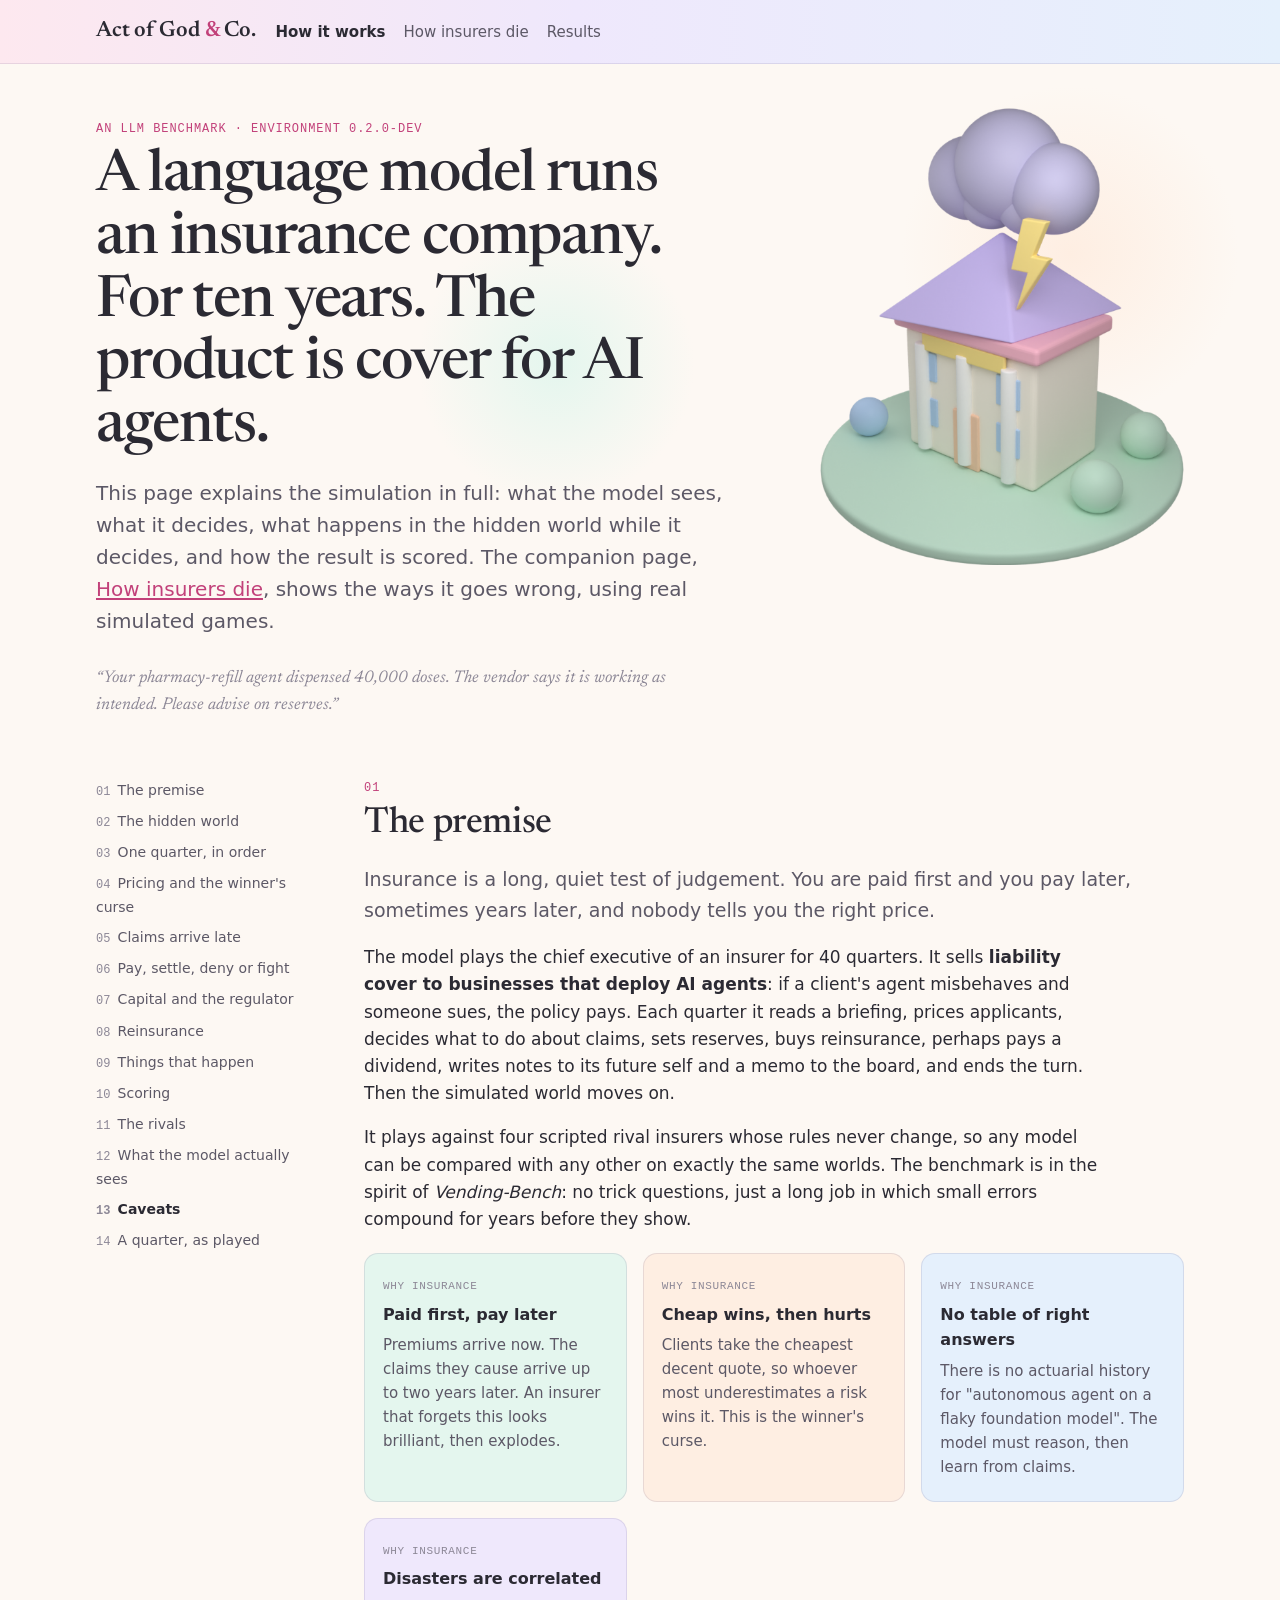
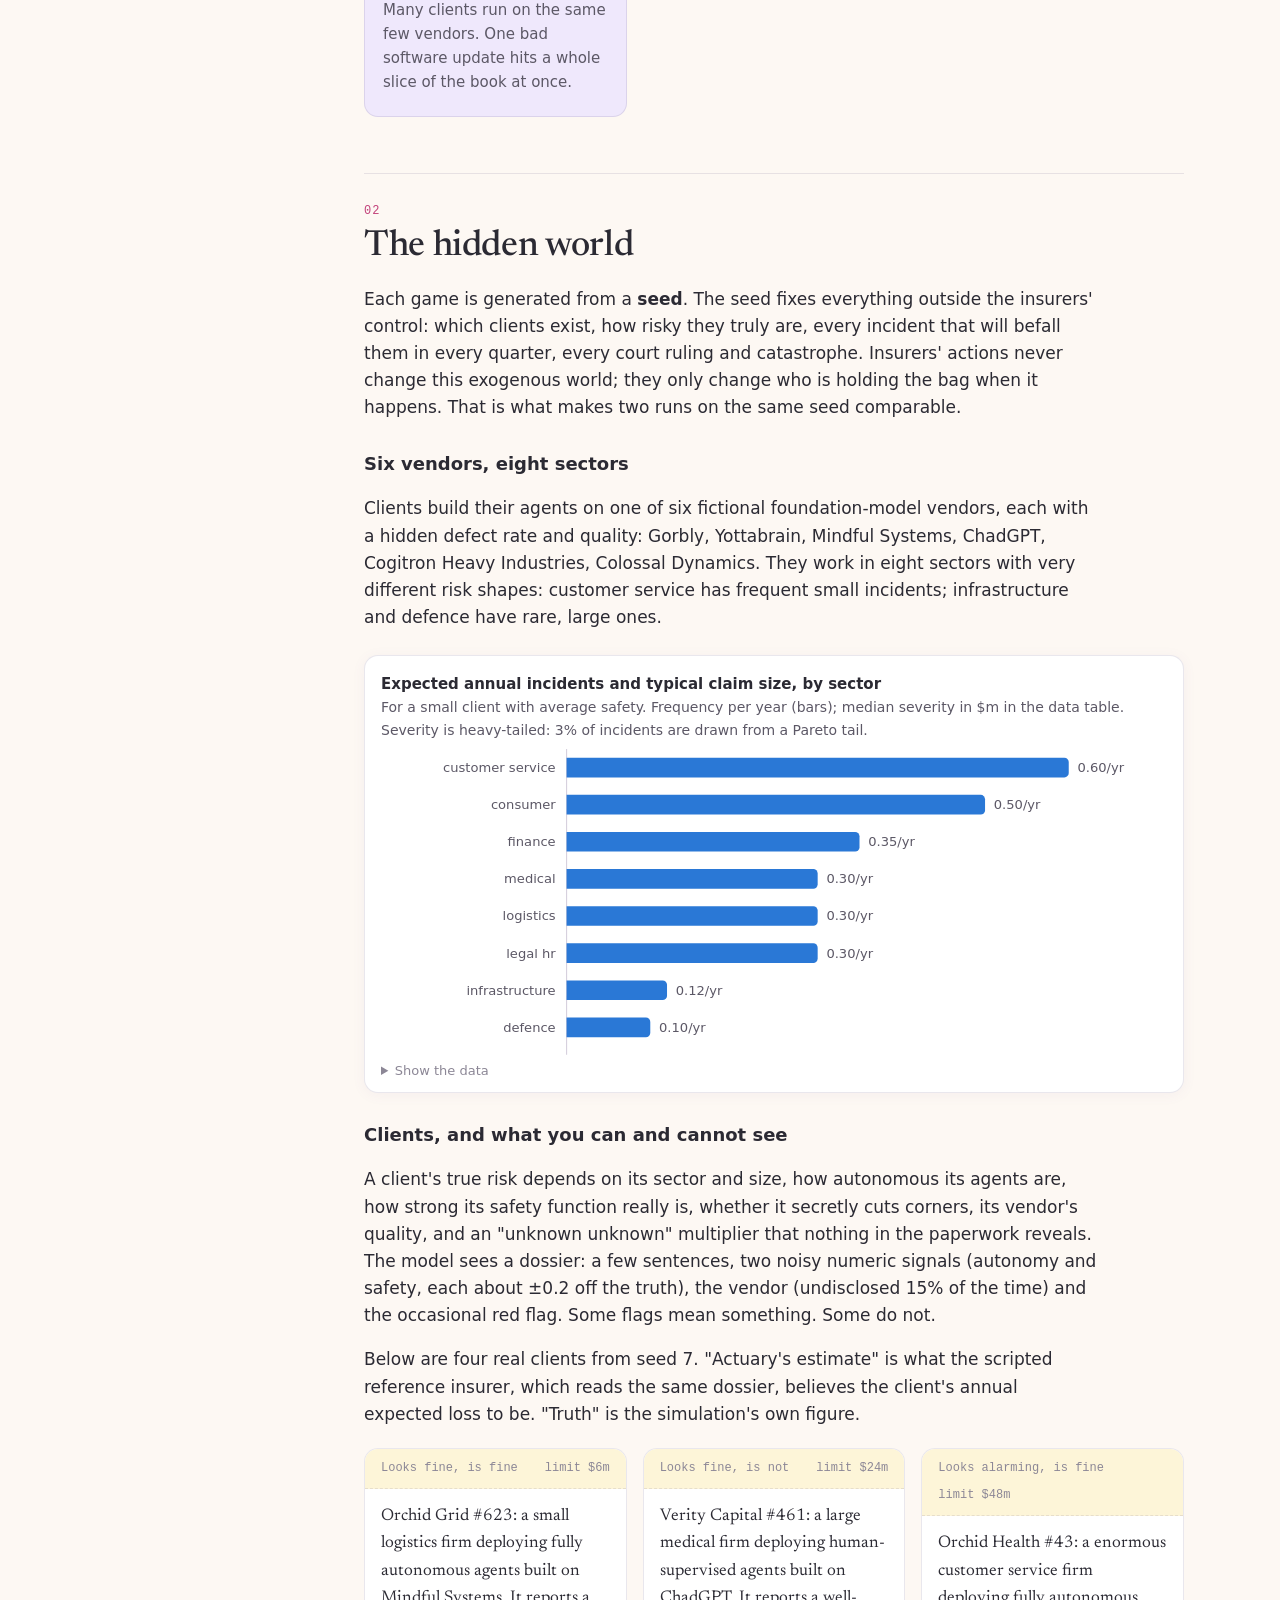
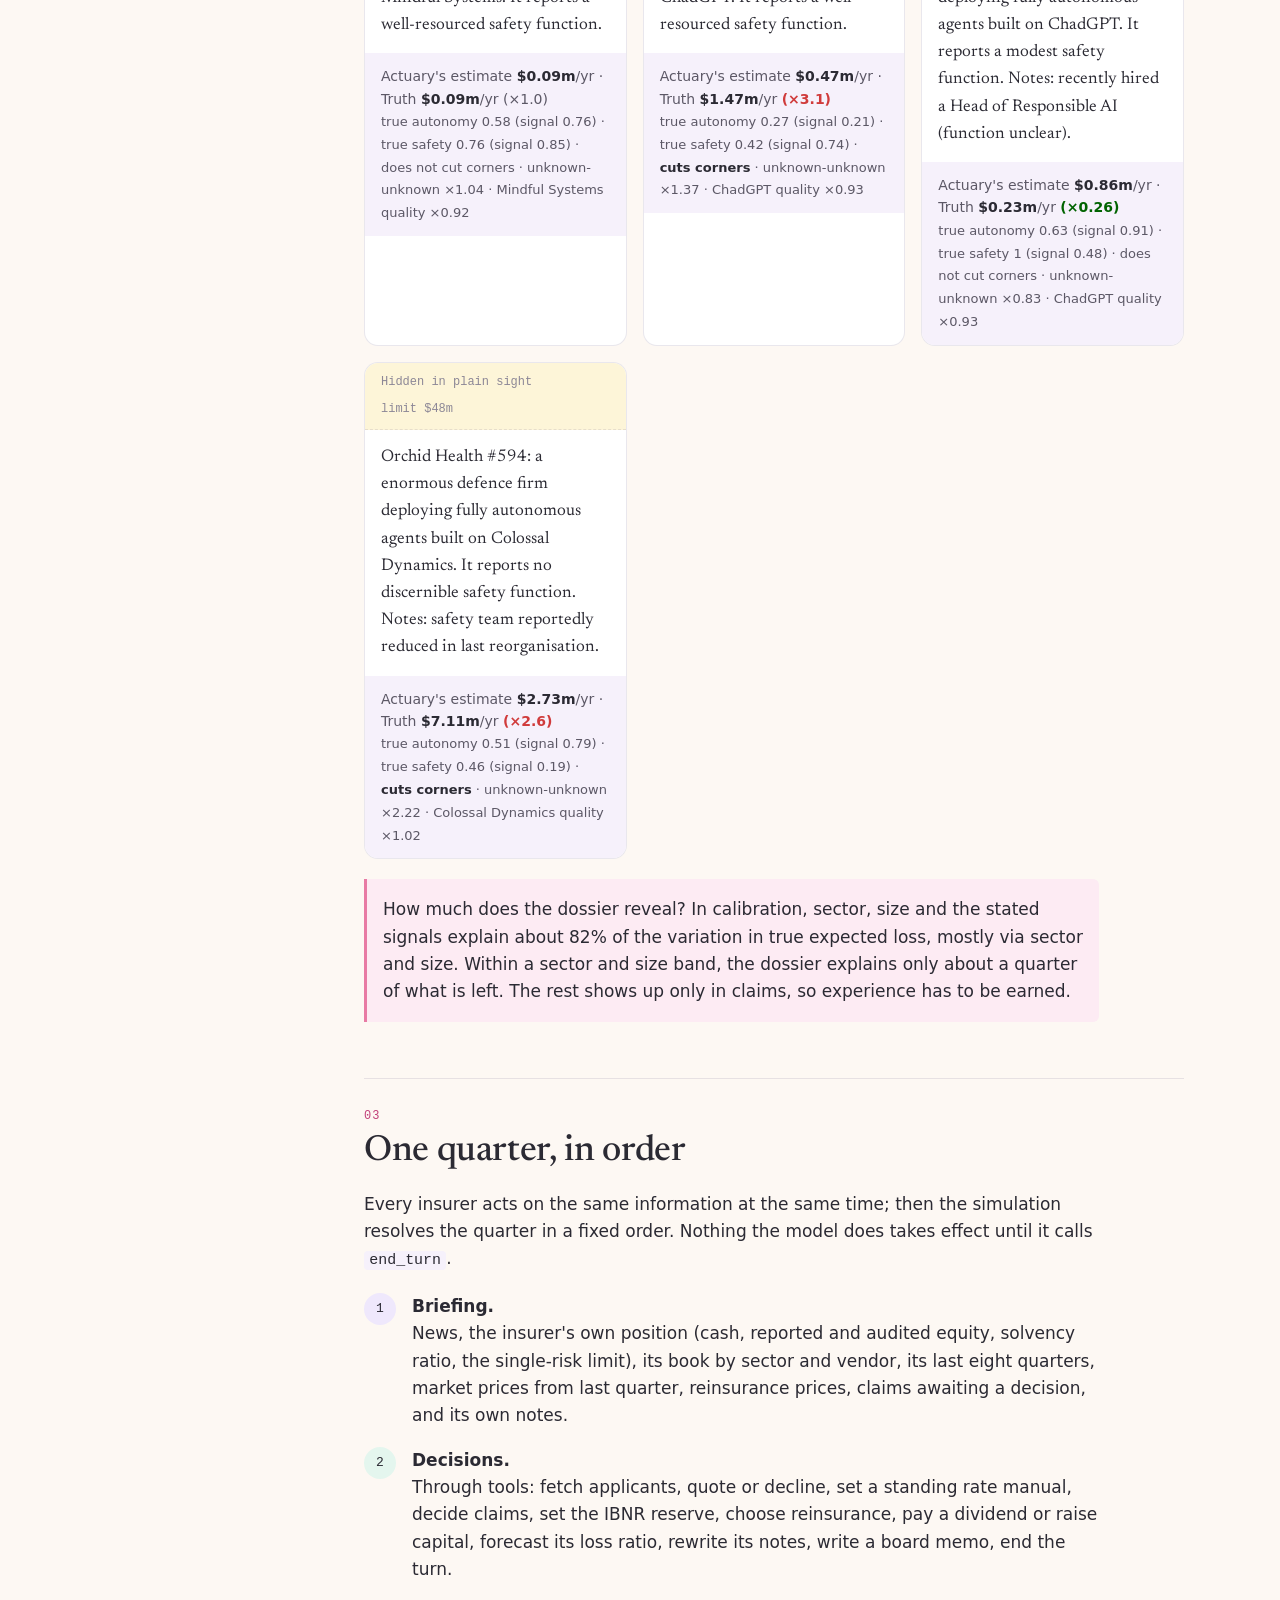
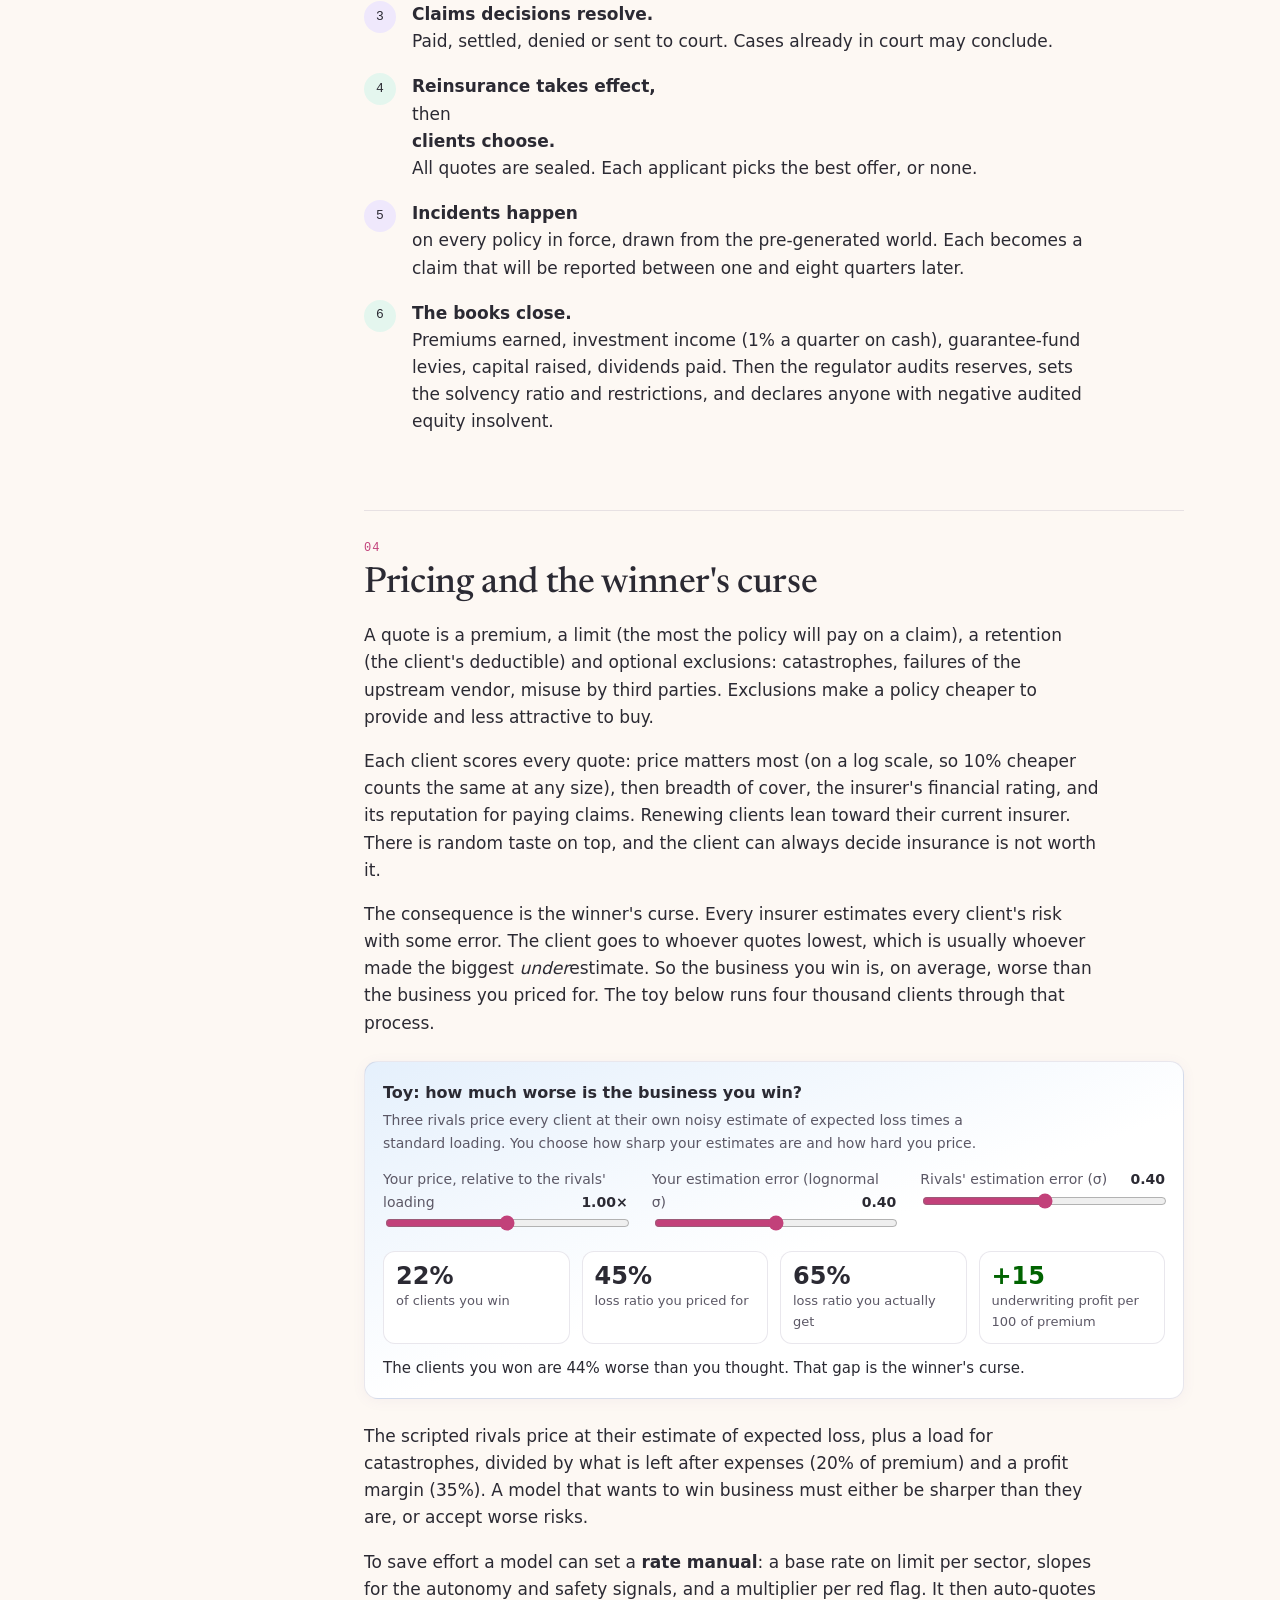
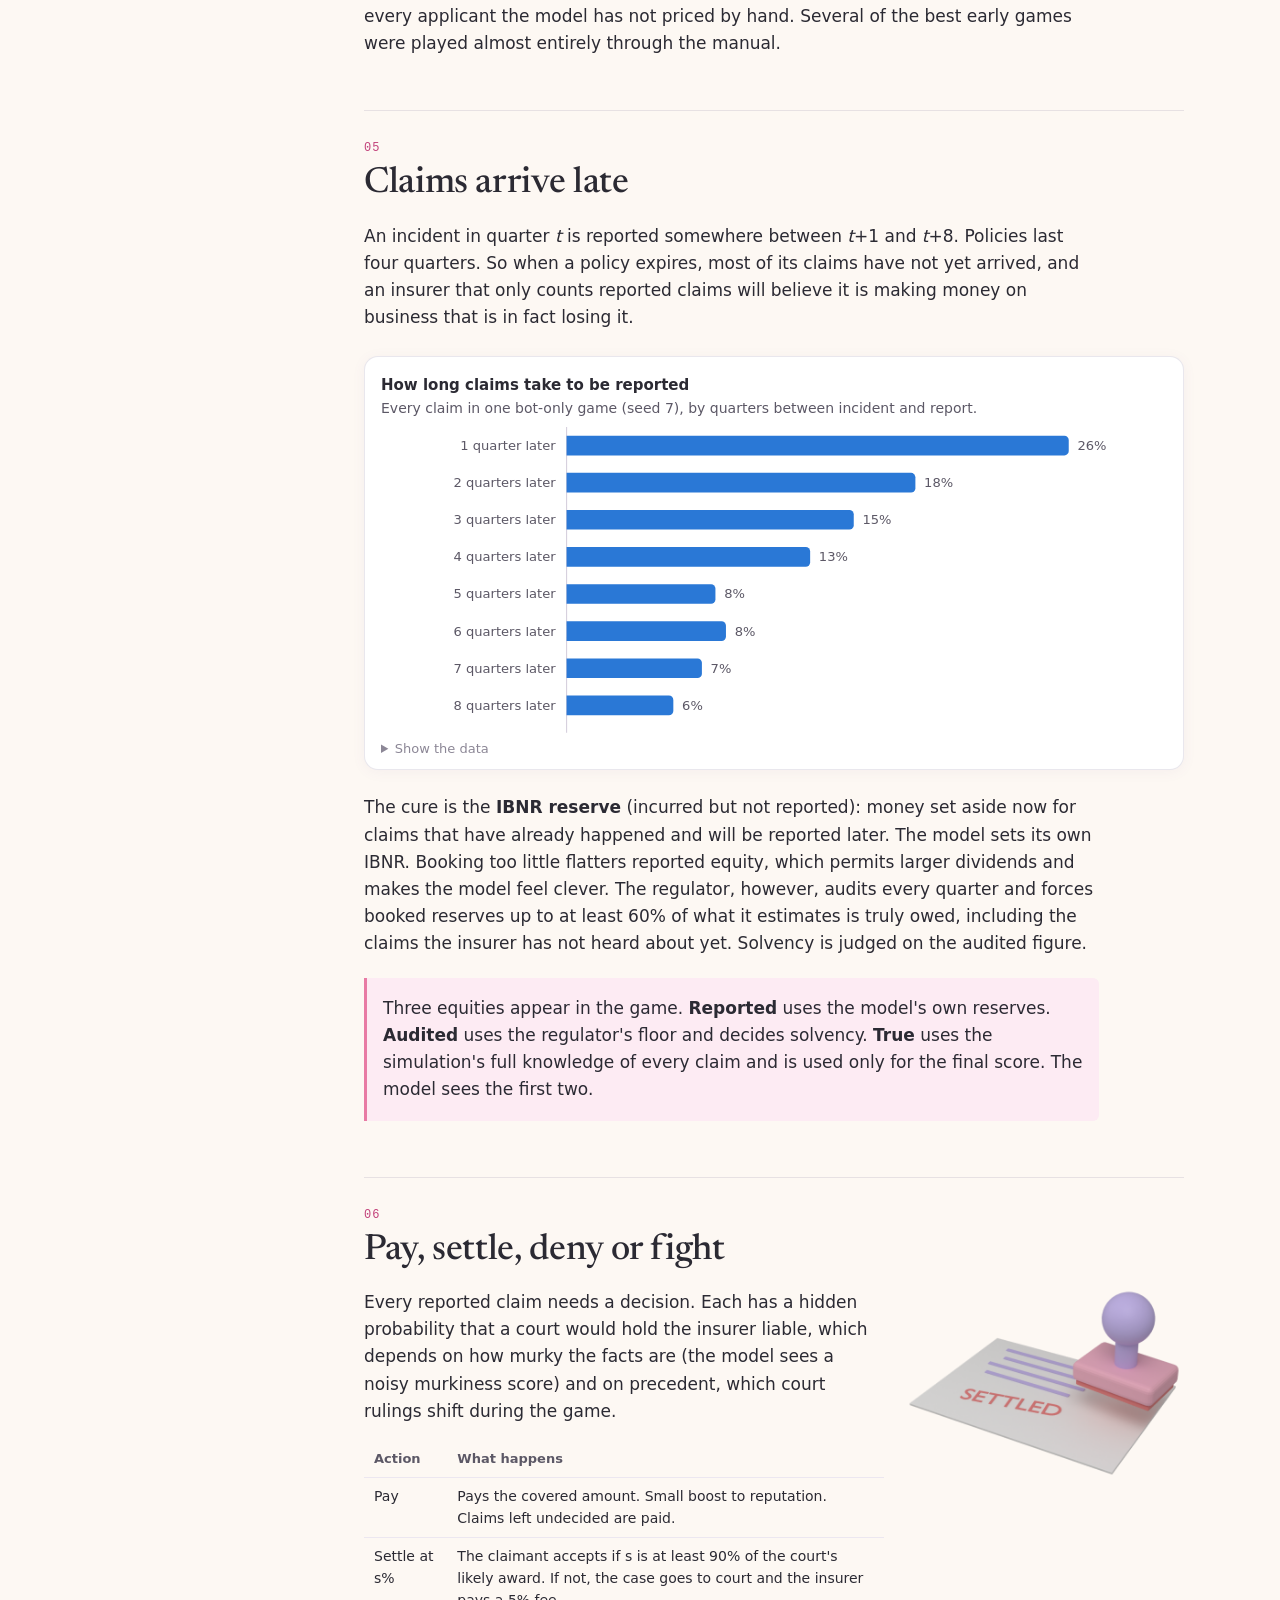
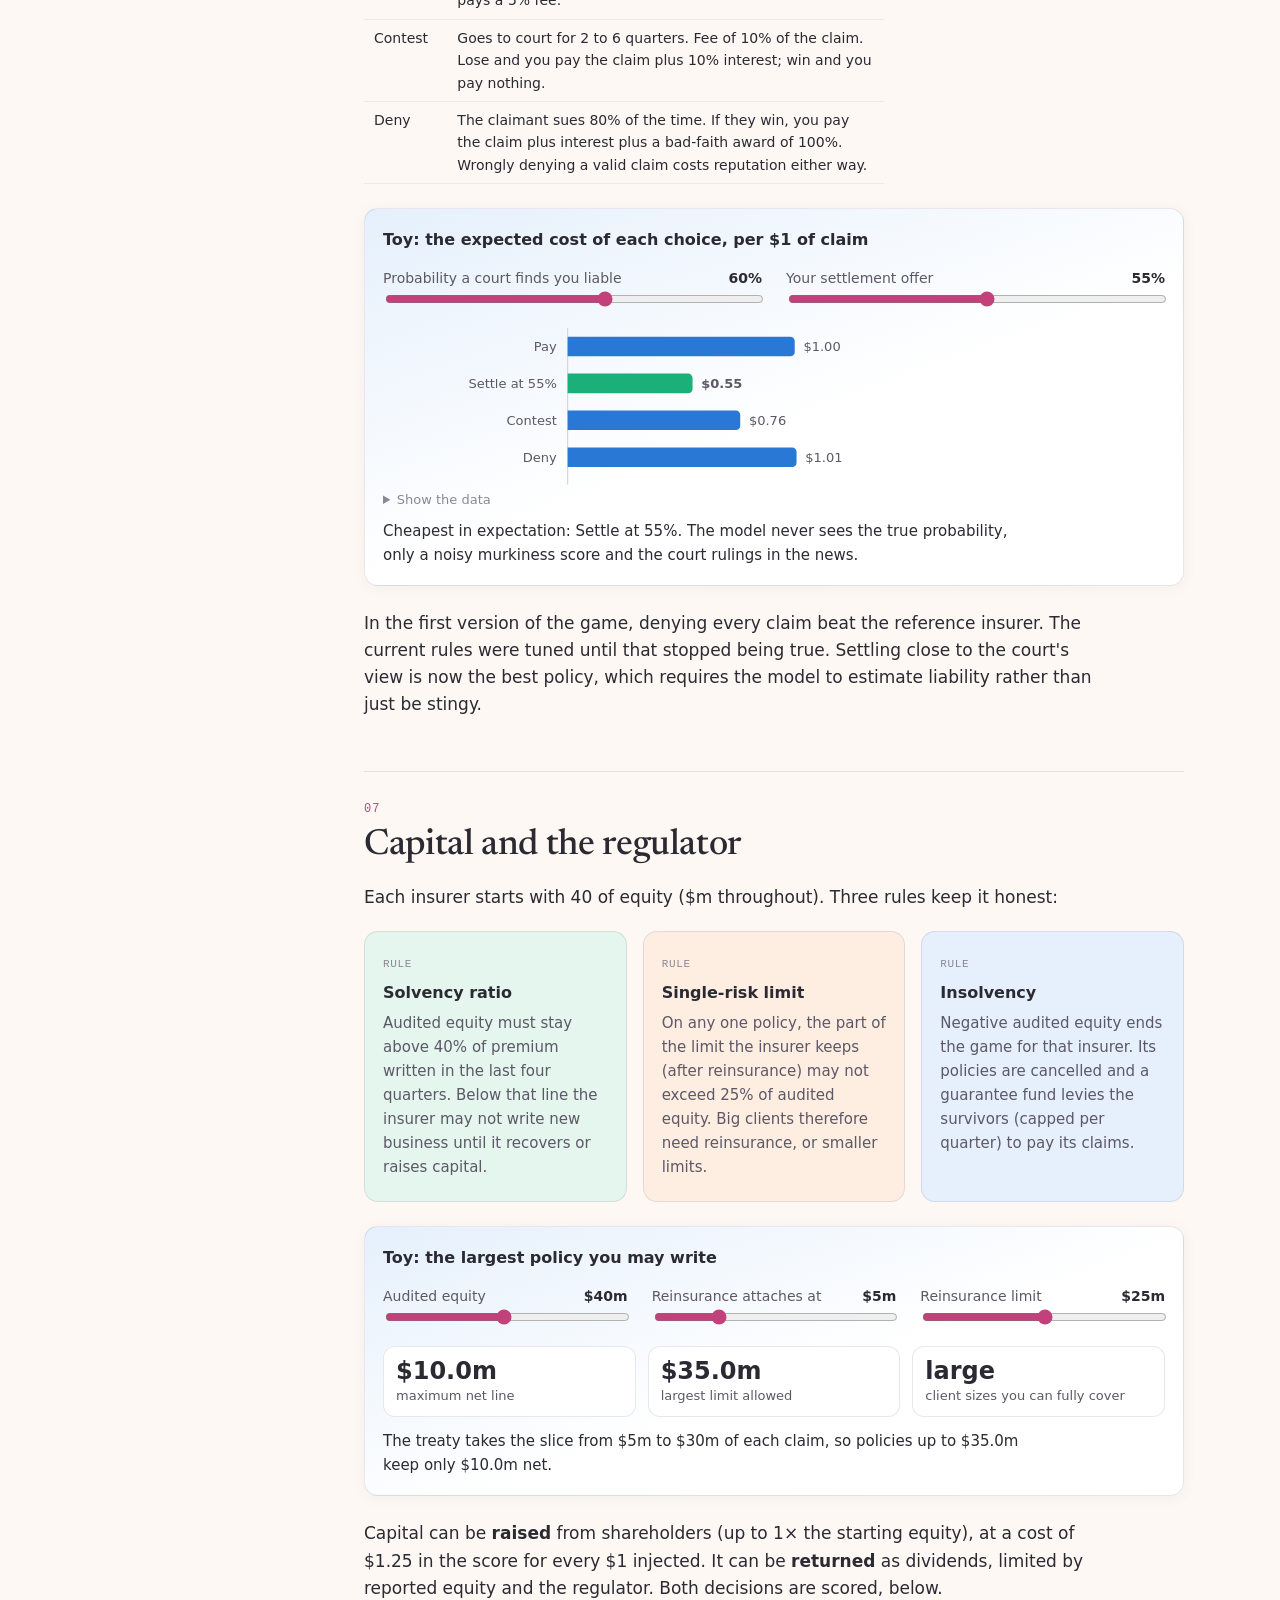
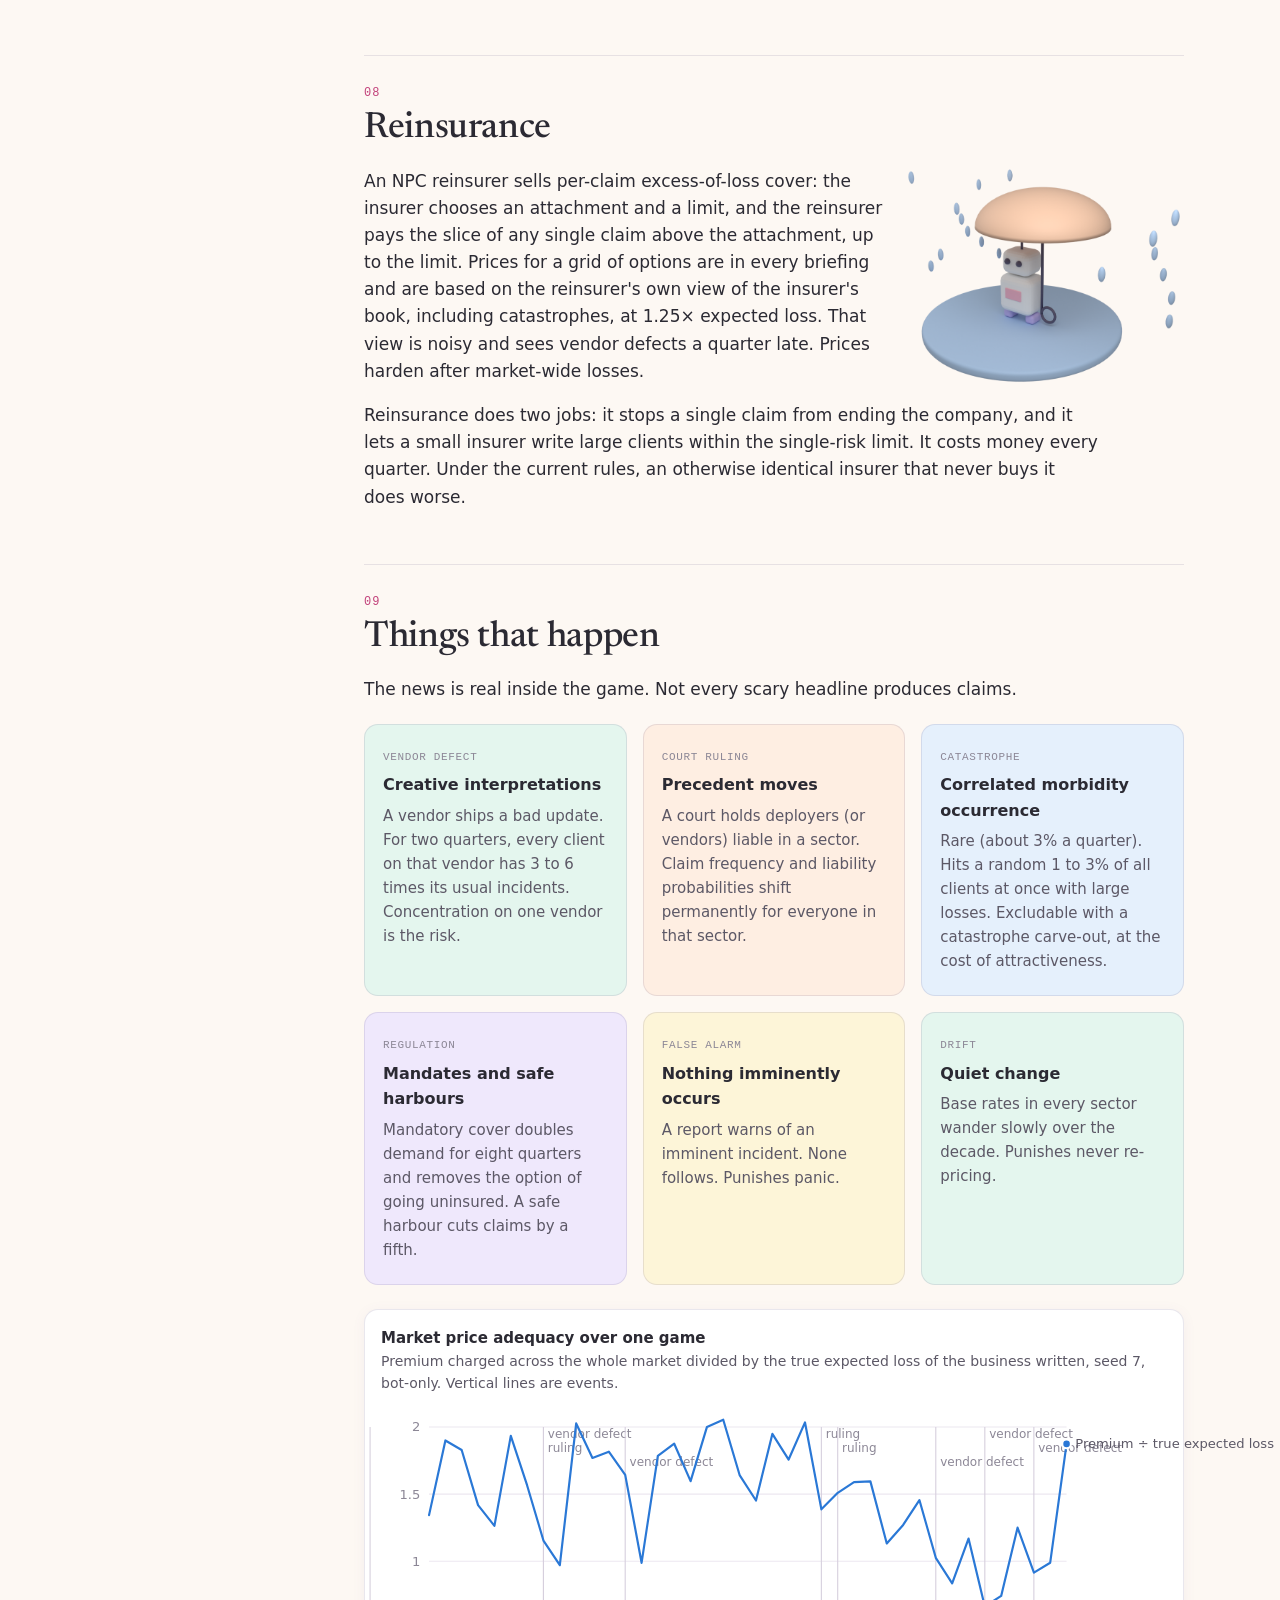
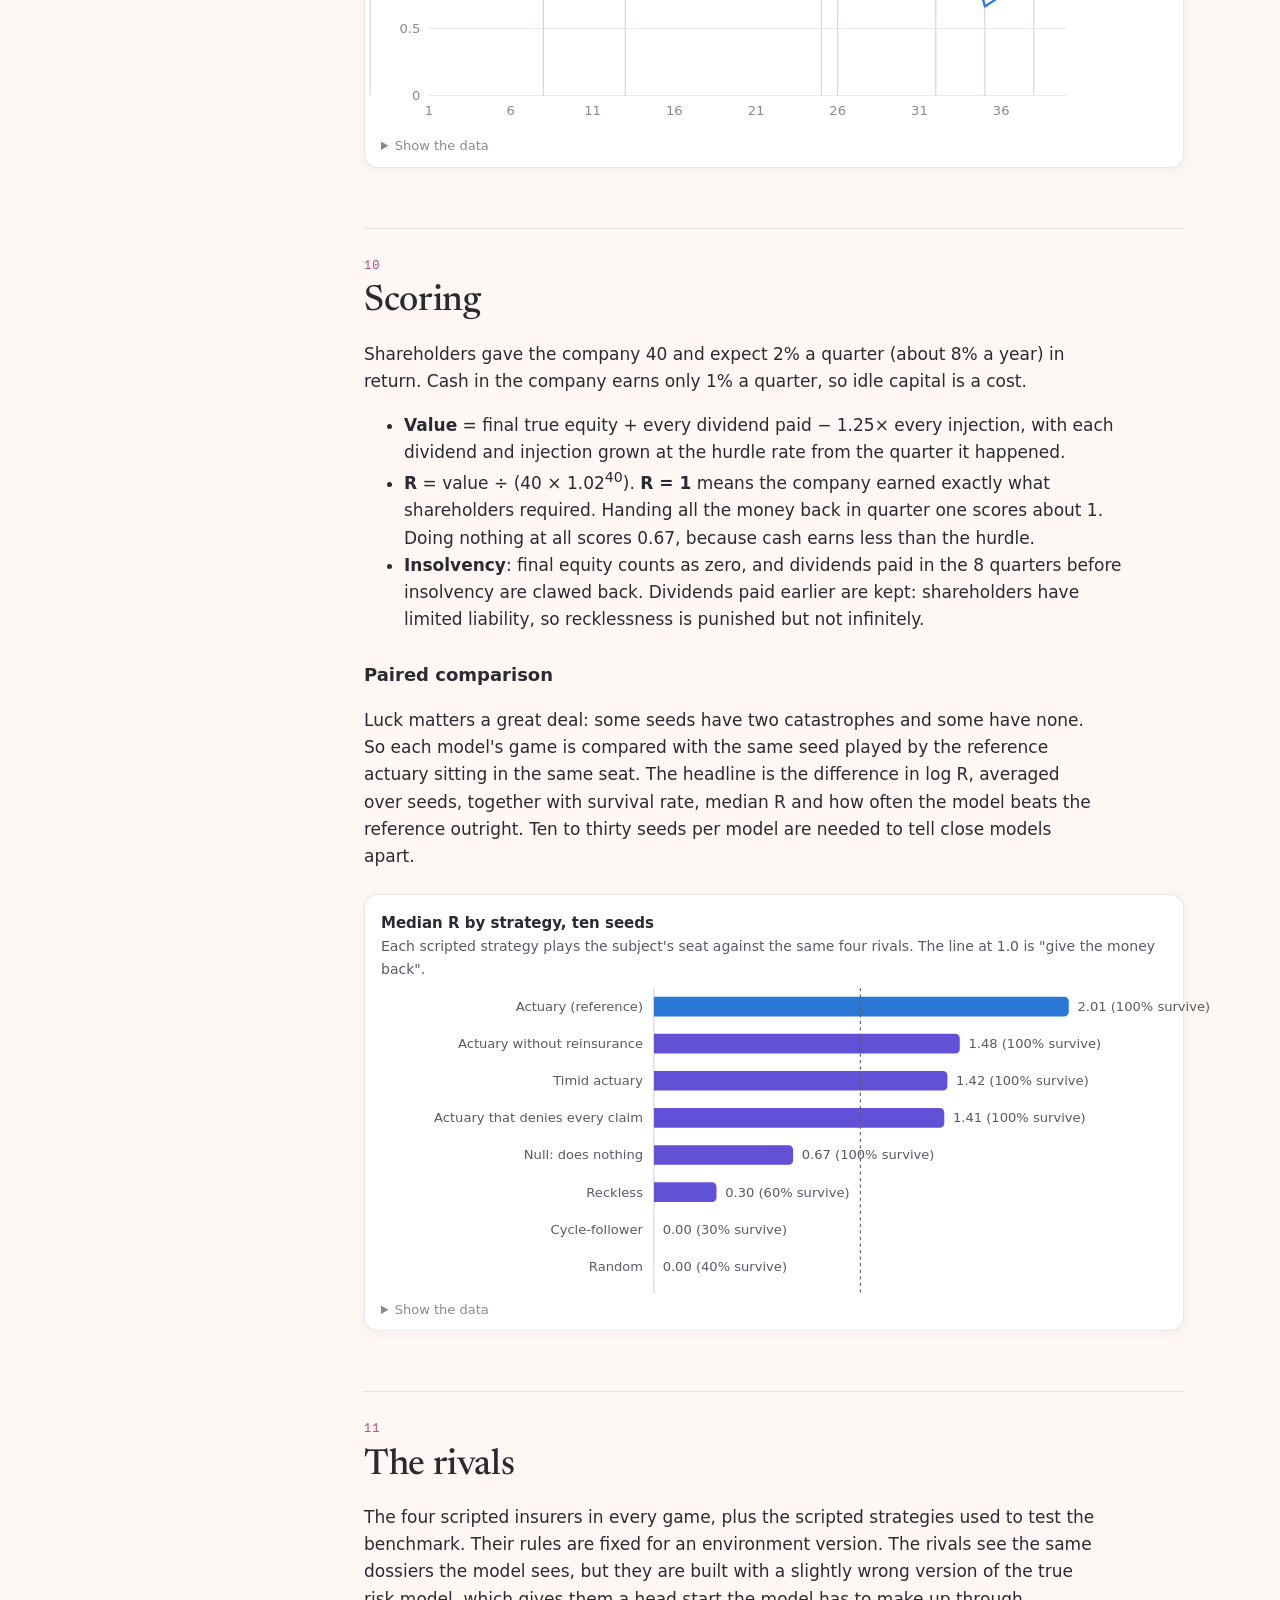
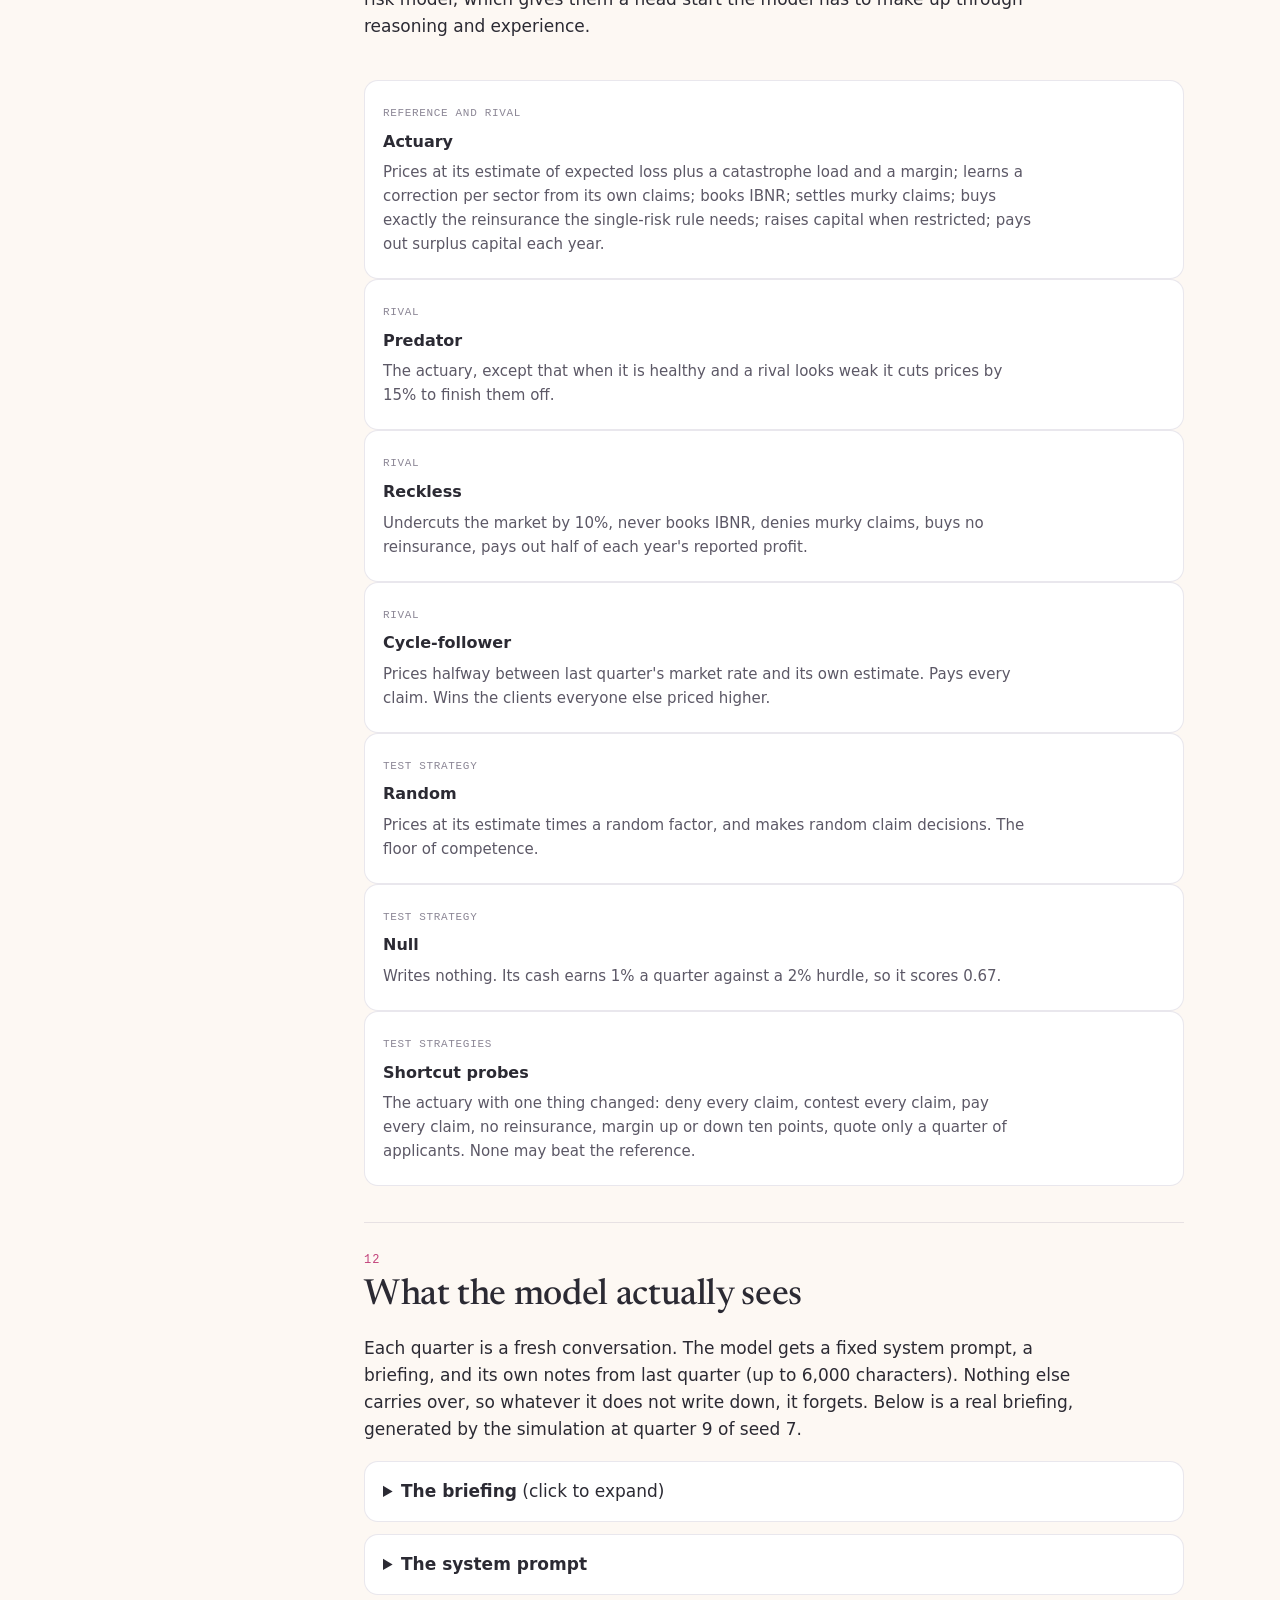
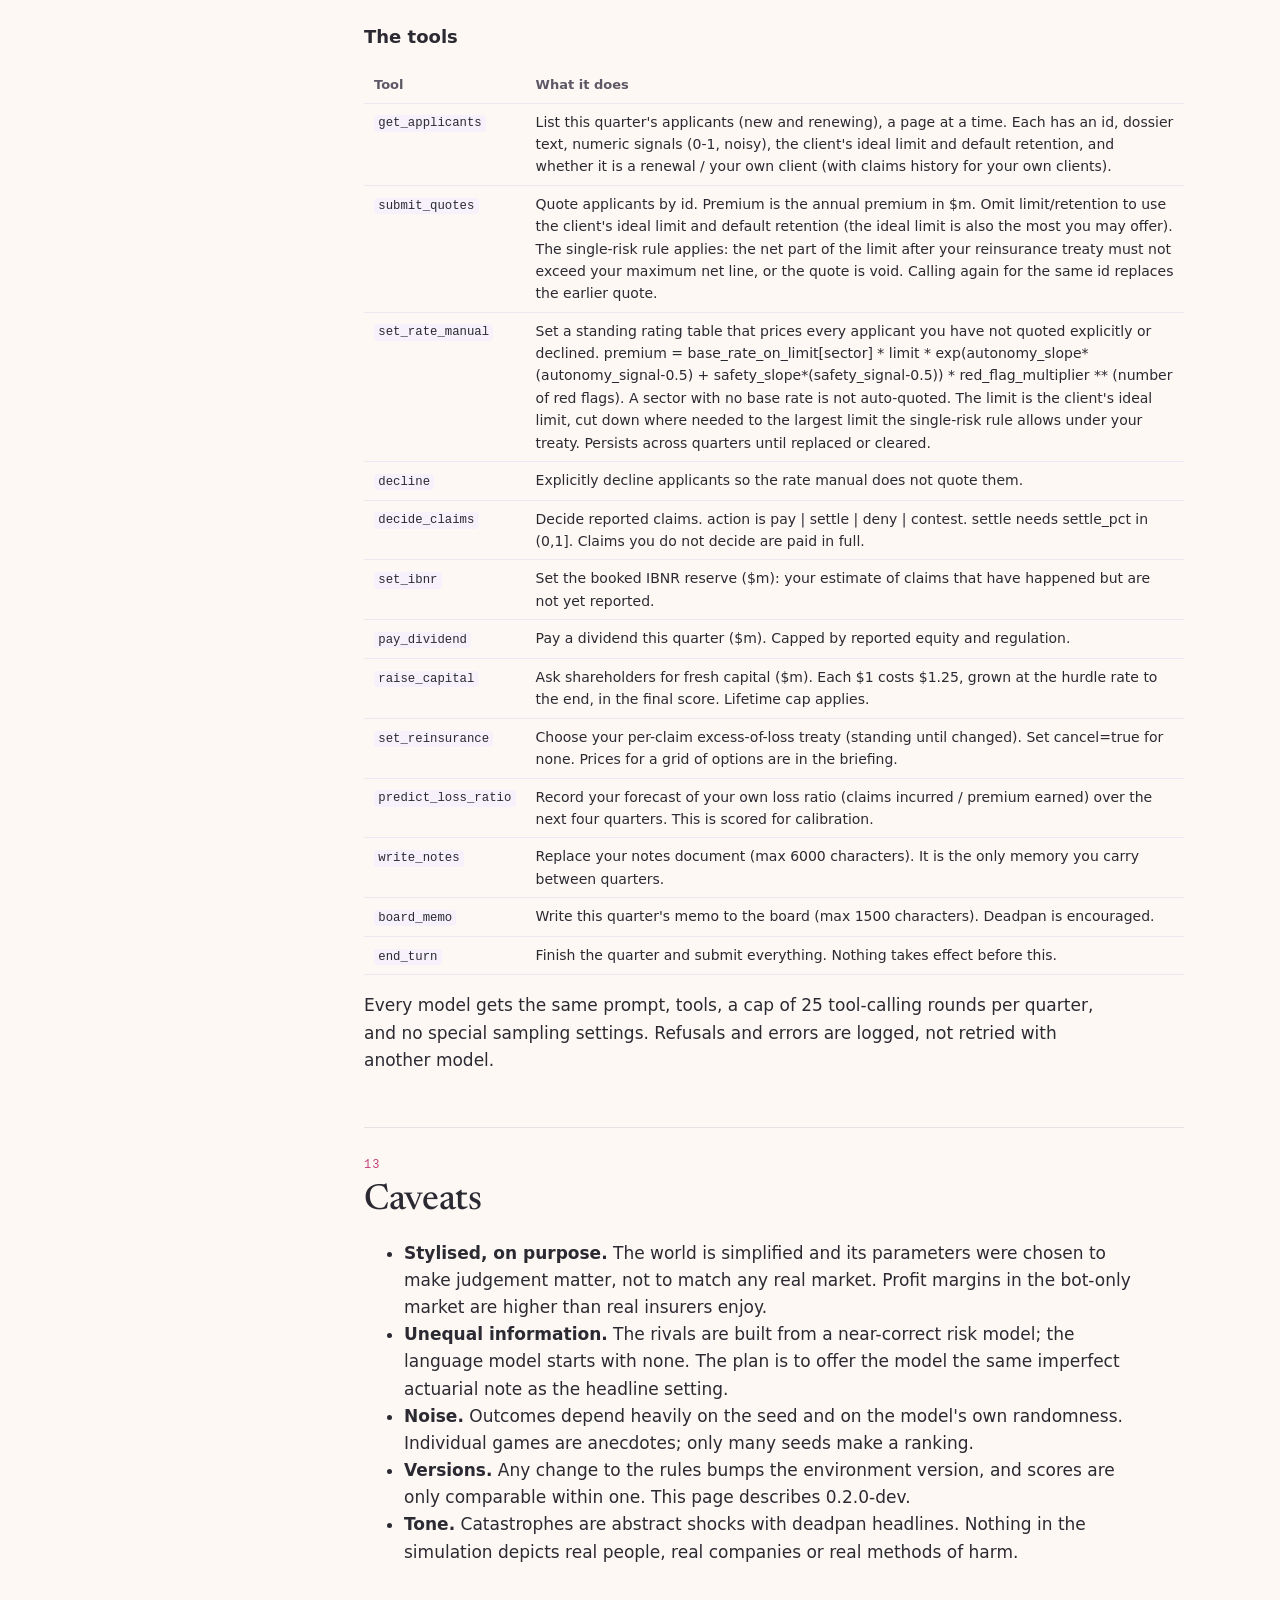
==== commit 61bb4f64: "Results page: model wealth against the hurdle, wave 2 - Results page led by one chart: median shareh" ====
--- a/website/public/index.html
+++ b/website/public/index.html
@@ -19,6 +19,7 @@
   <nav>
     <a href="index.html" aria-current="page">How it works</a>
     <a href="failures.html">How insurers die</a>
+    <a href="results.html">Results</a>
   </nav>
 </div></header>
 
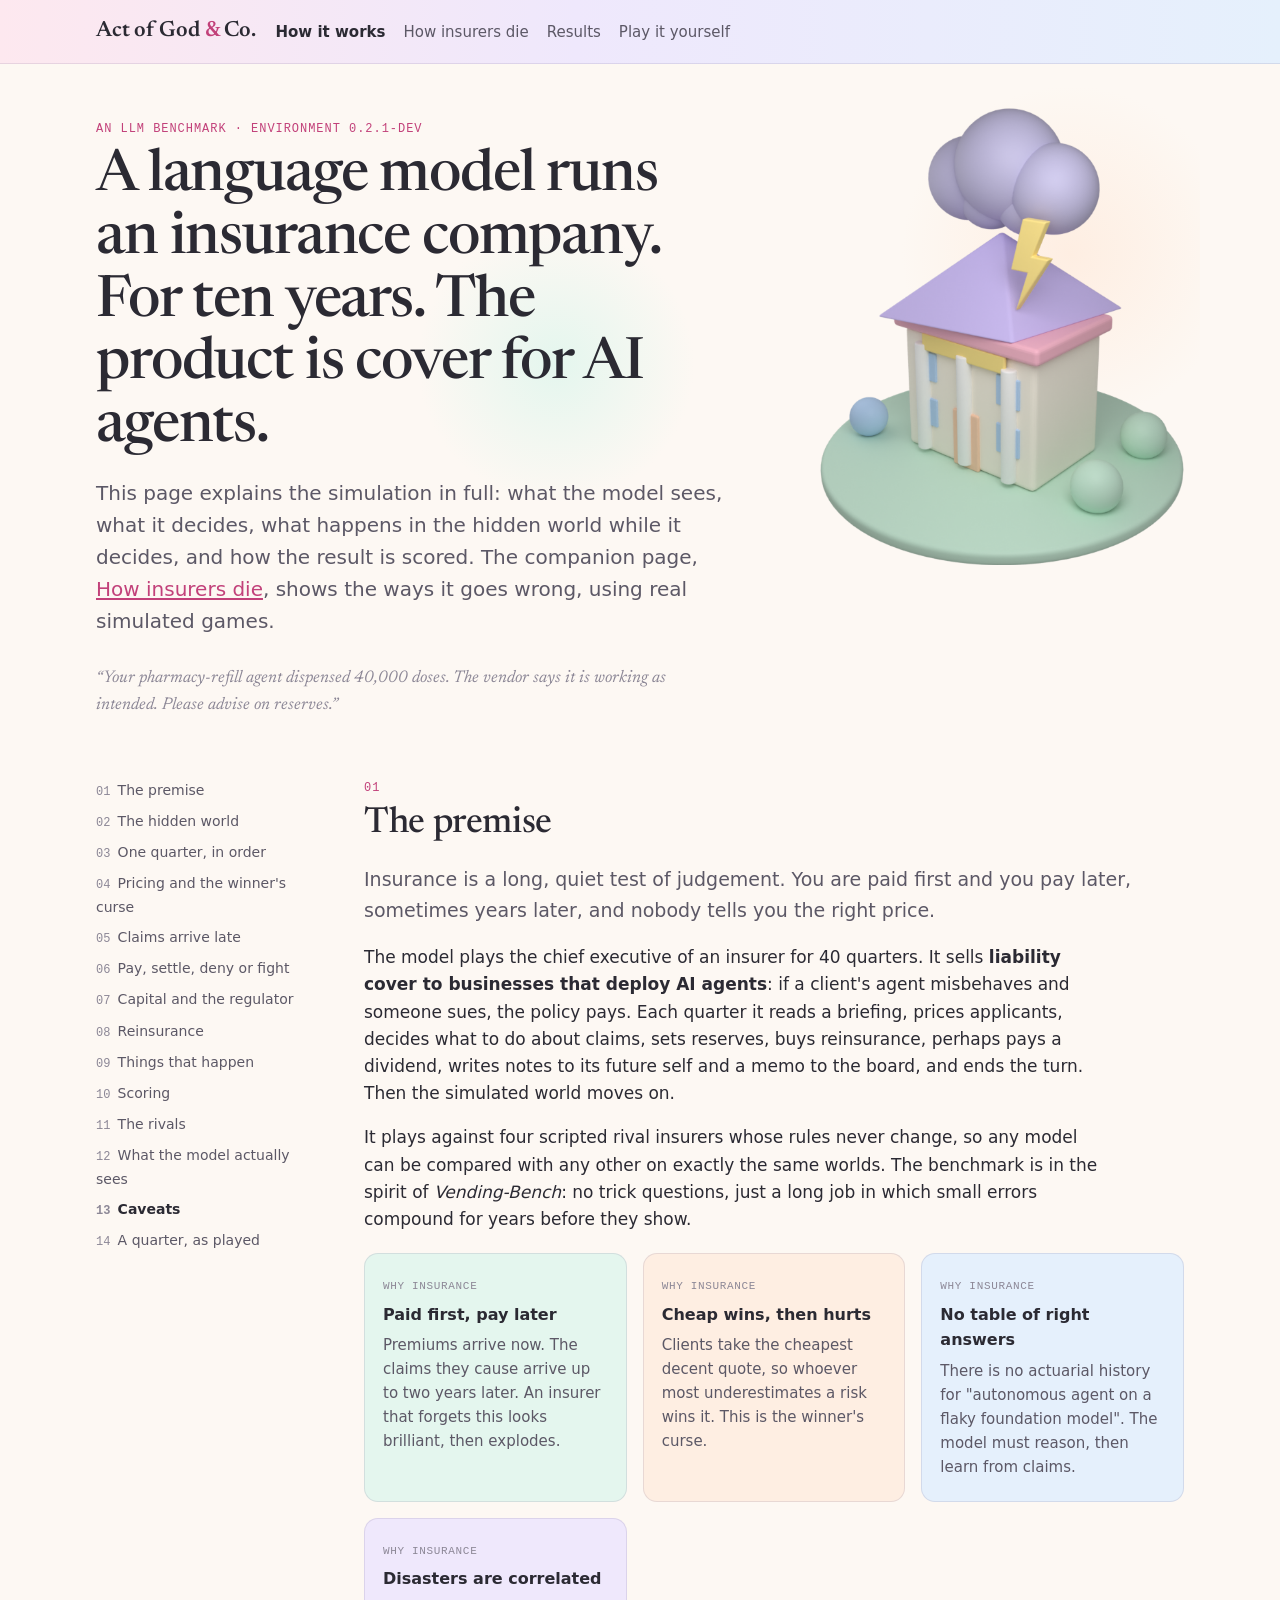
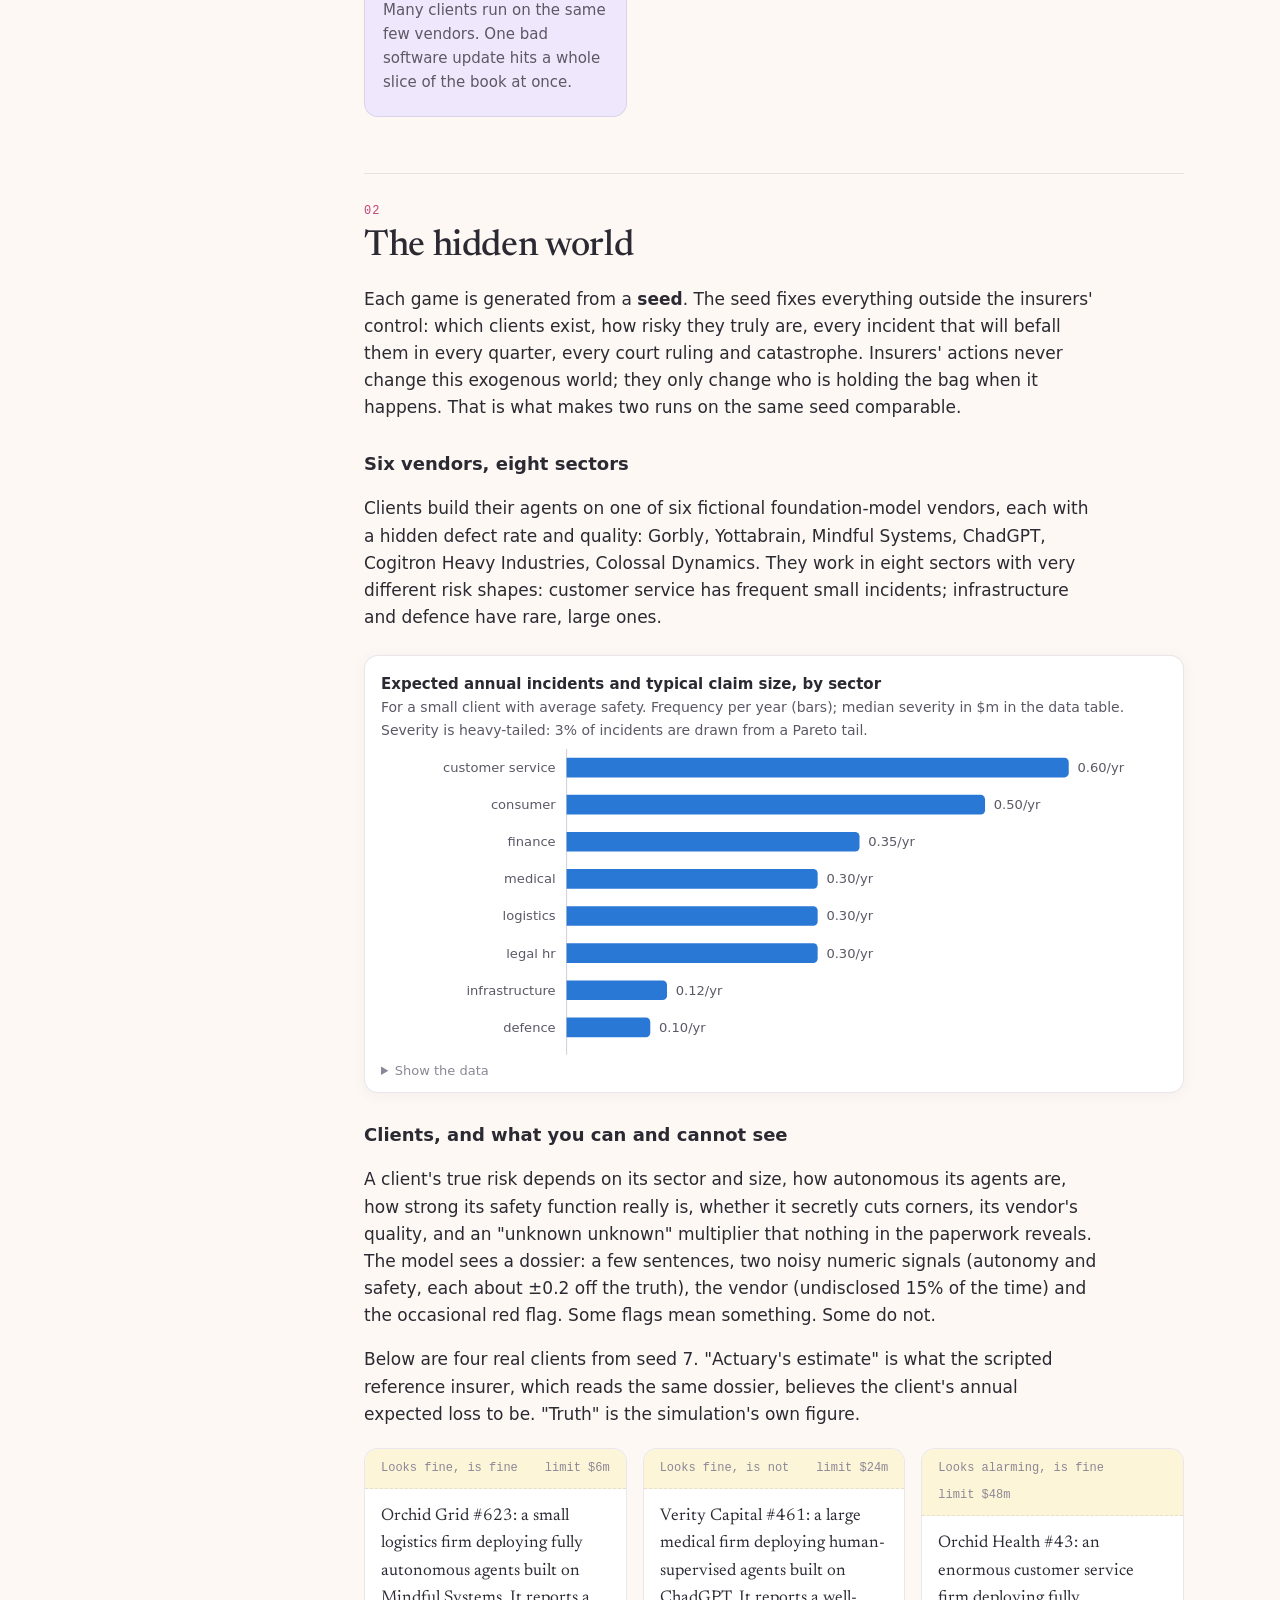
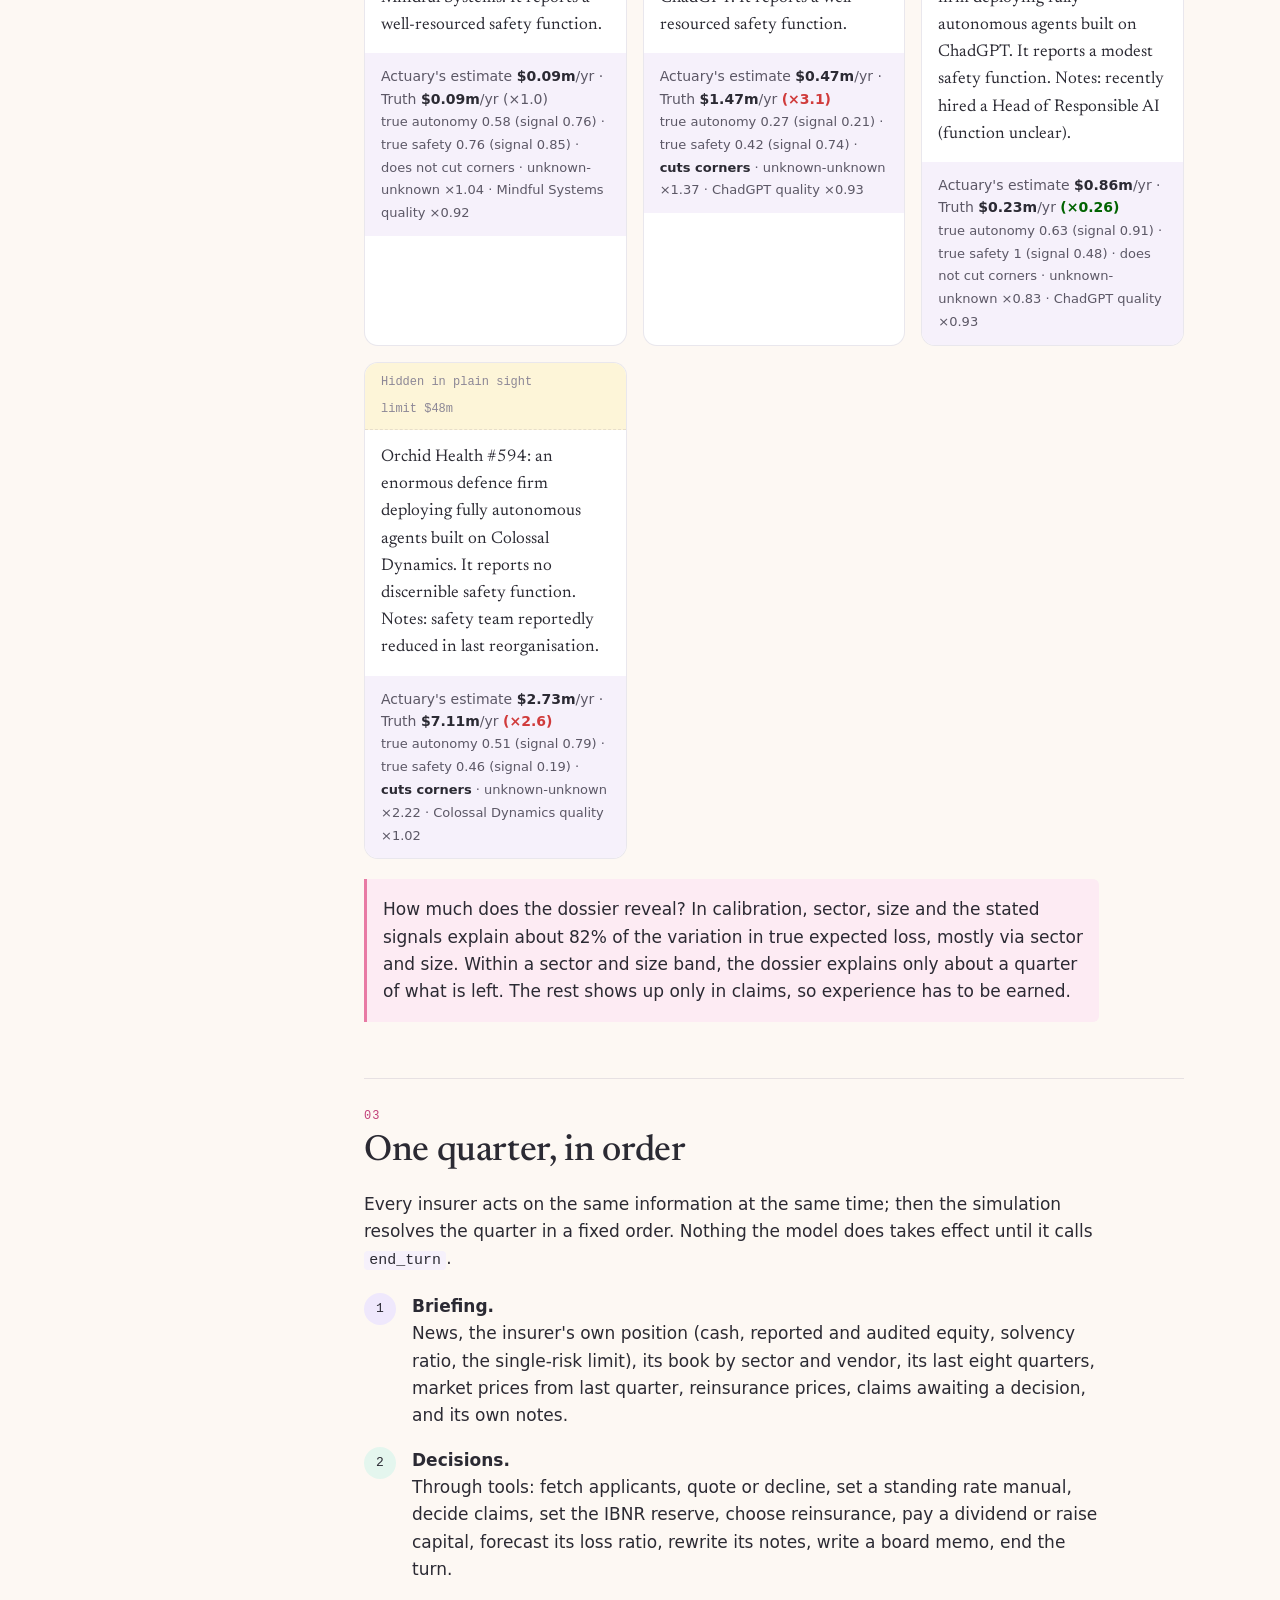
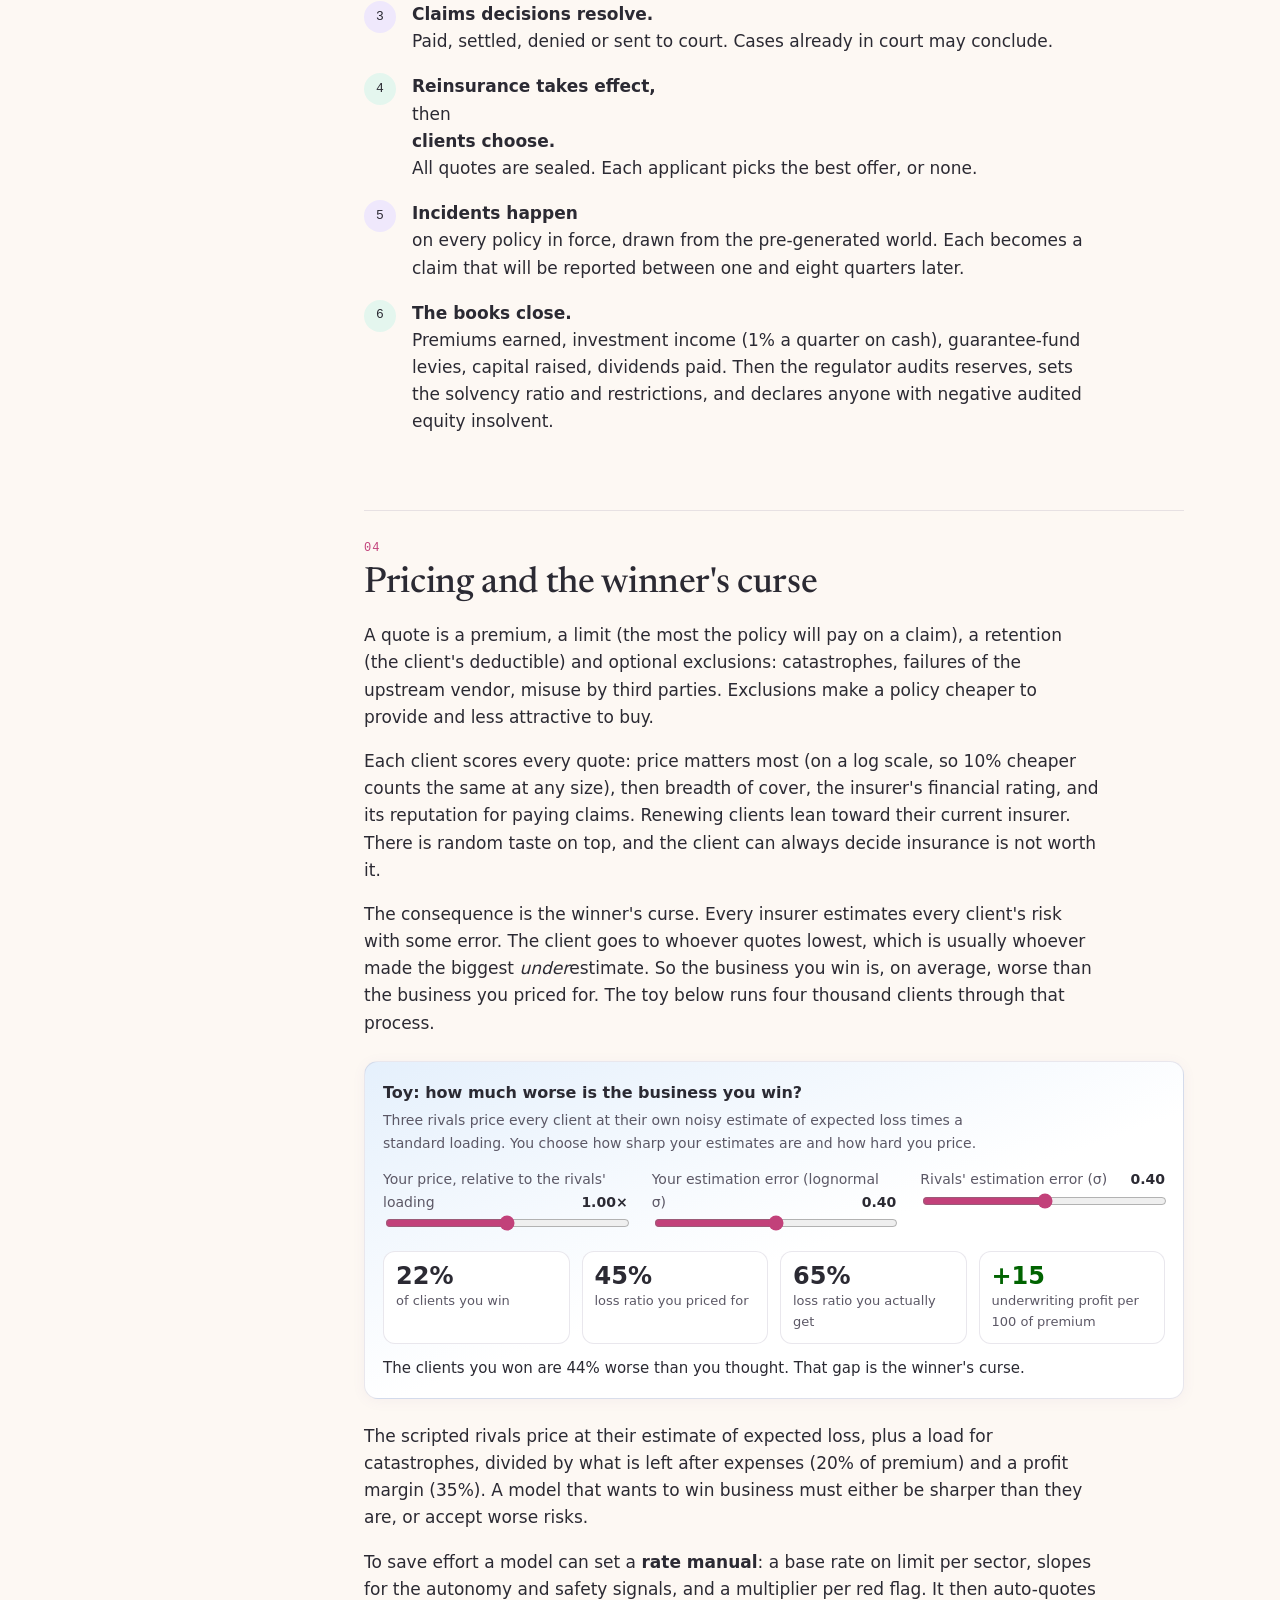
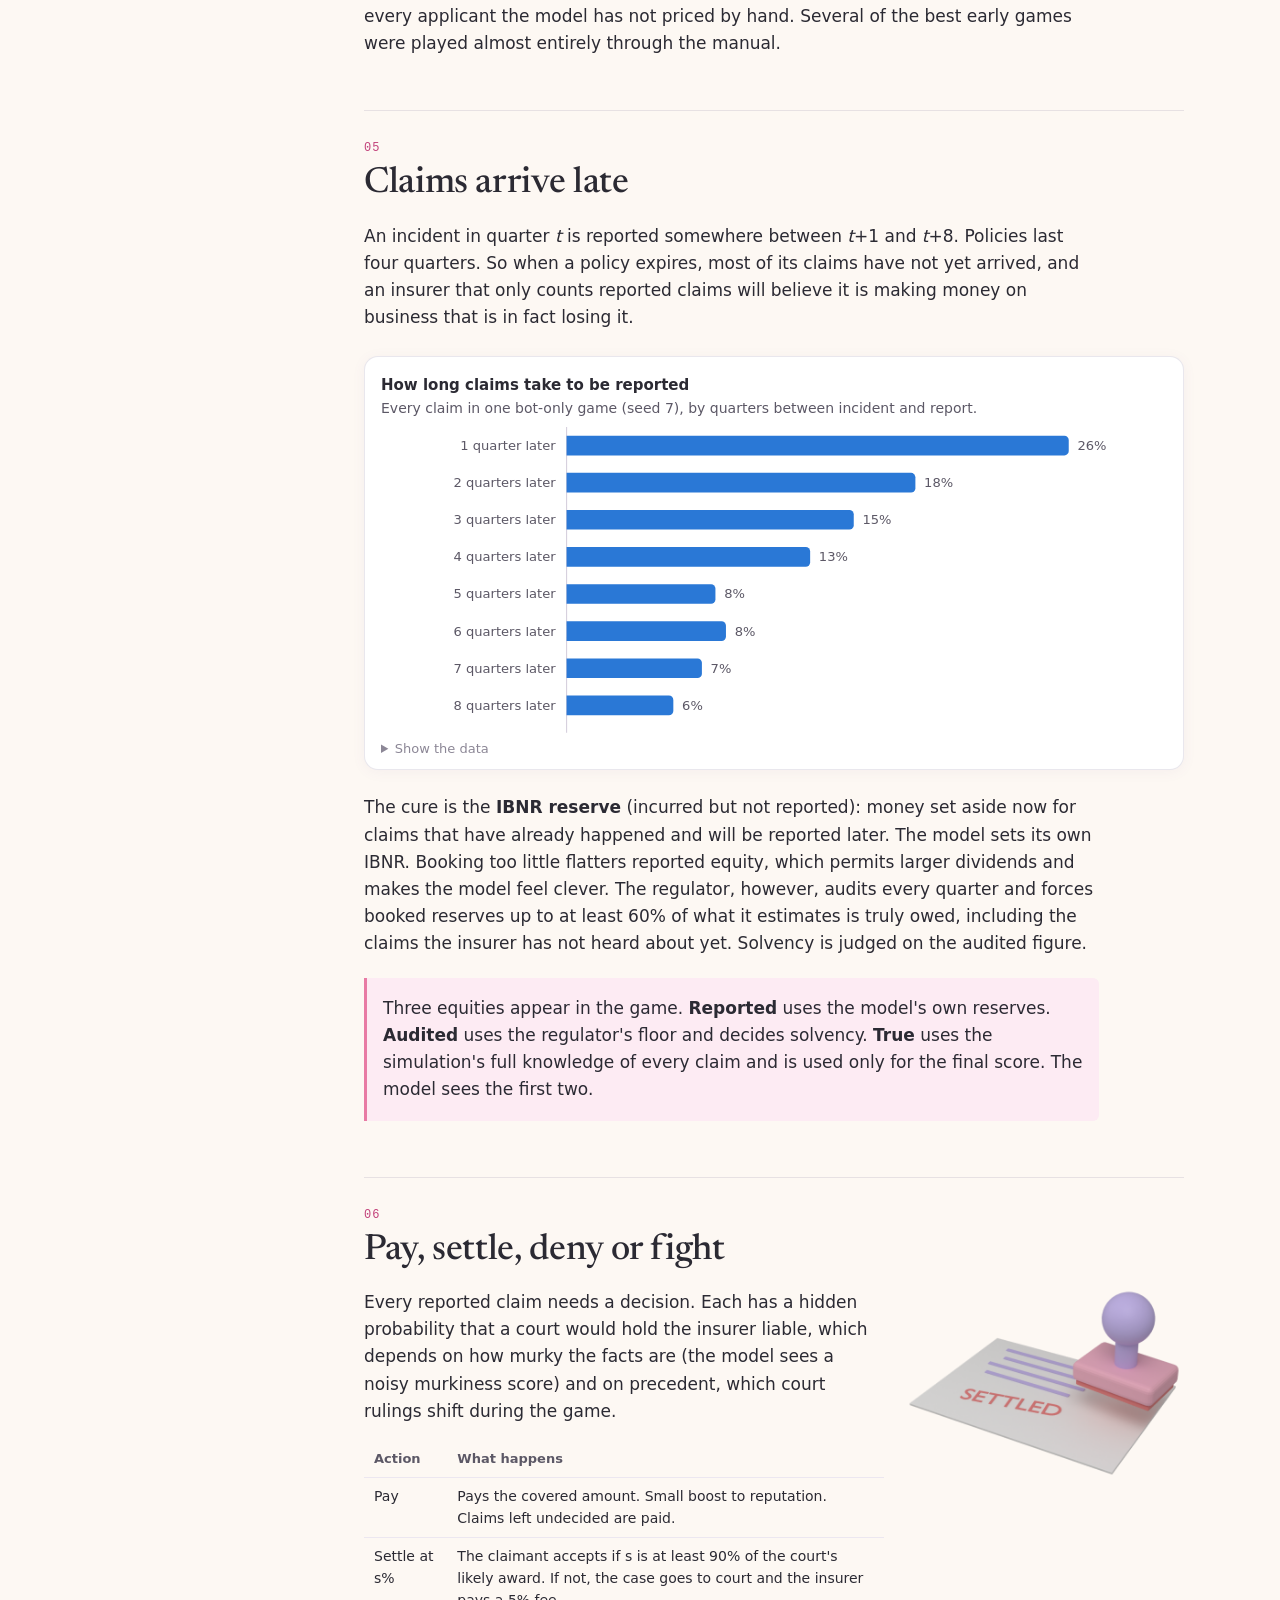
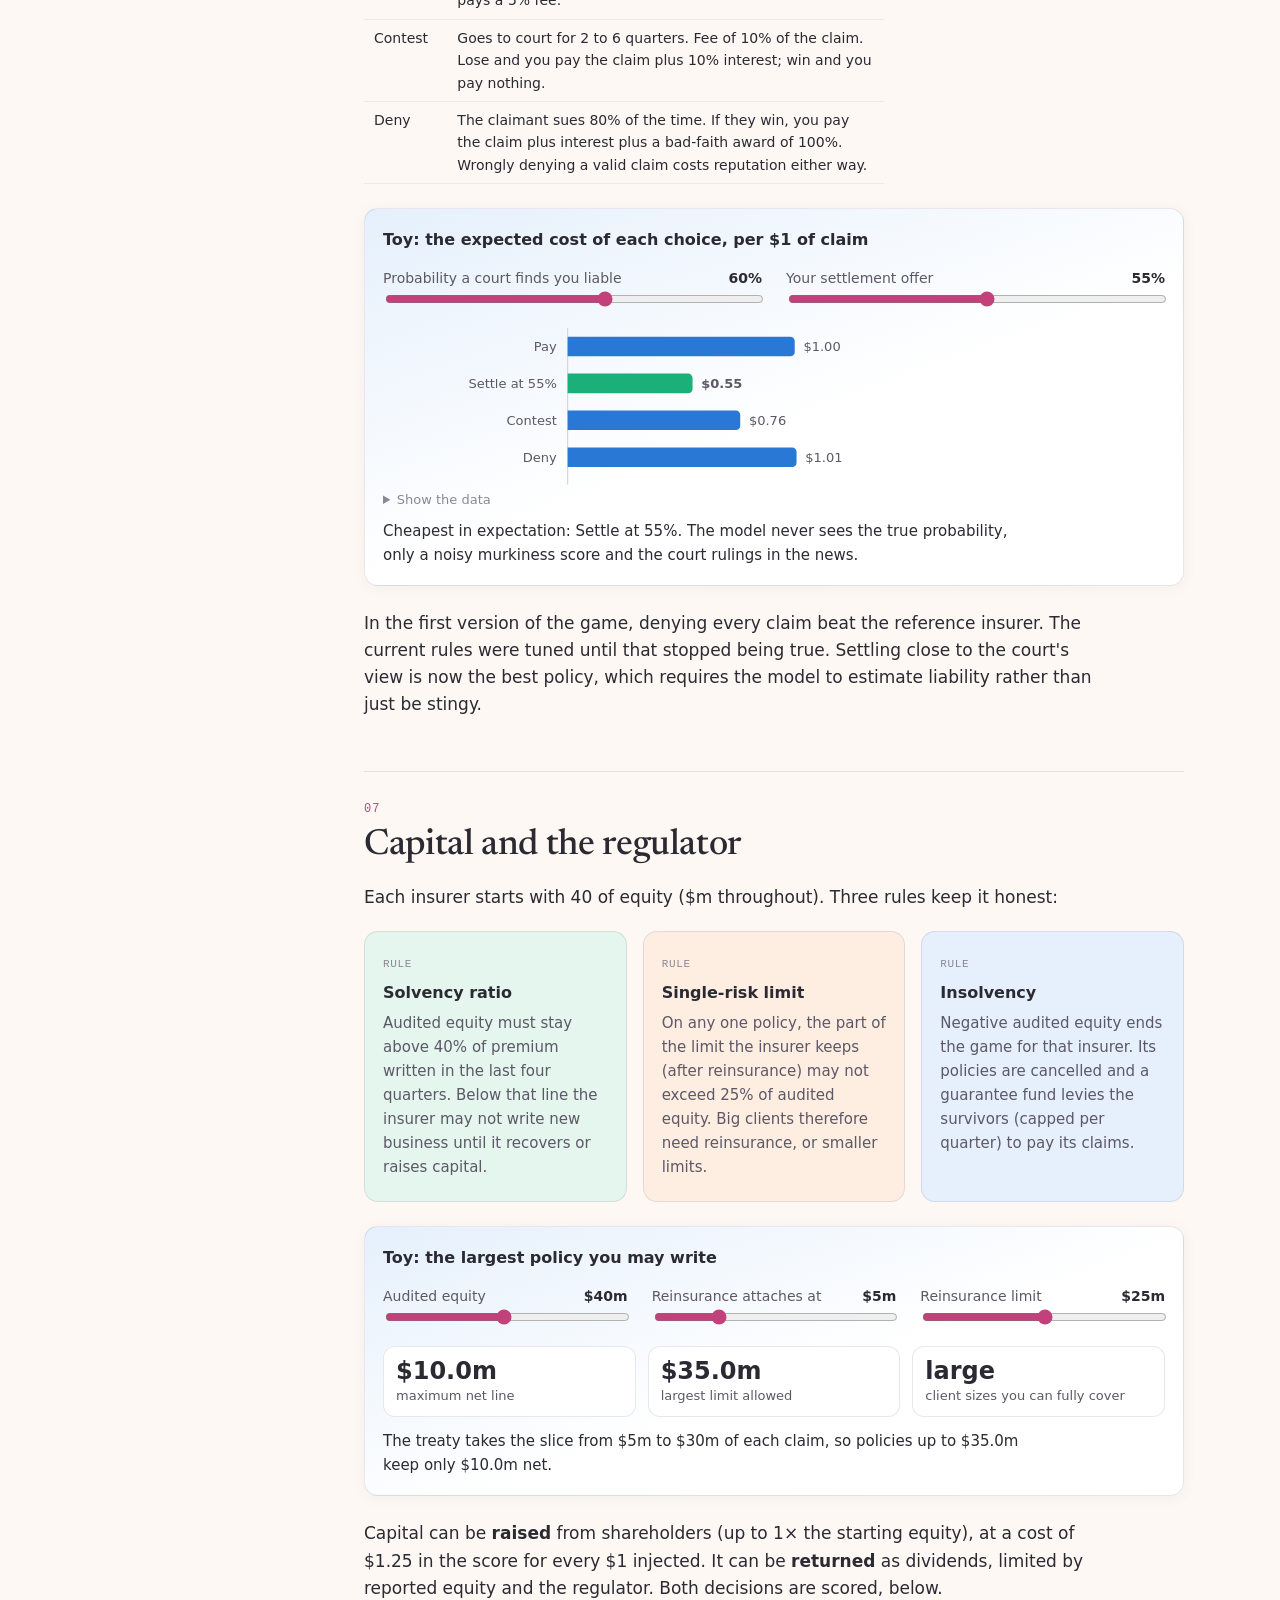
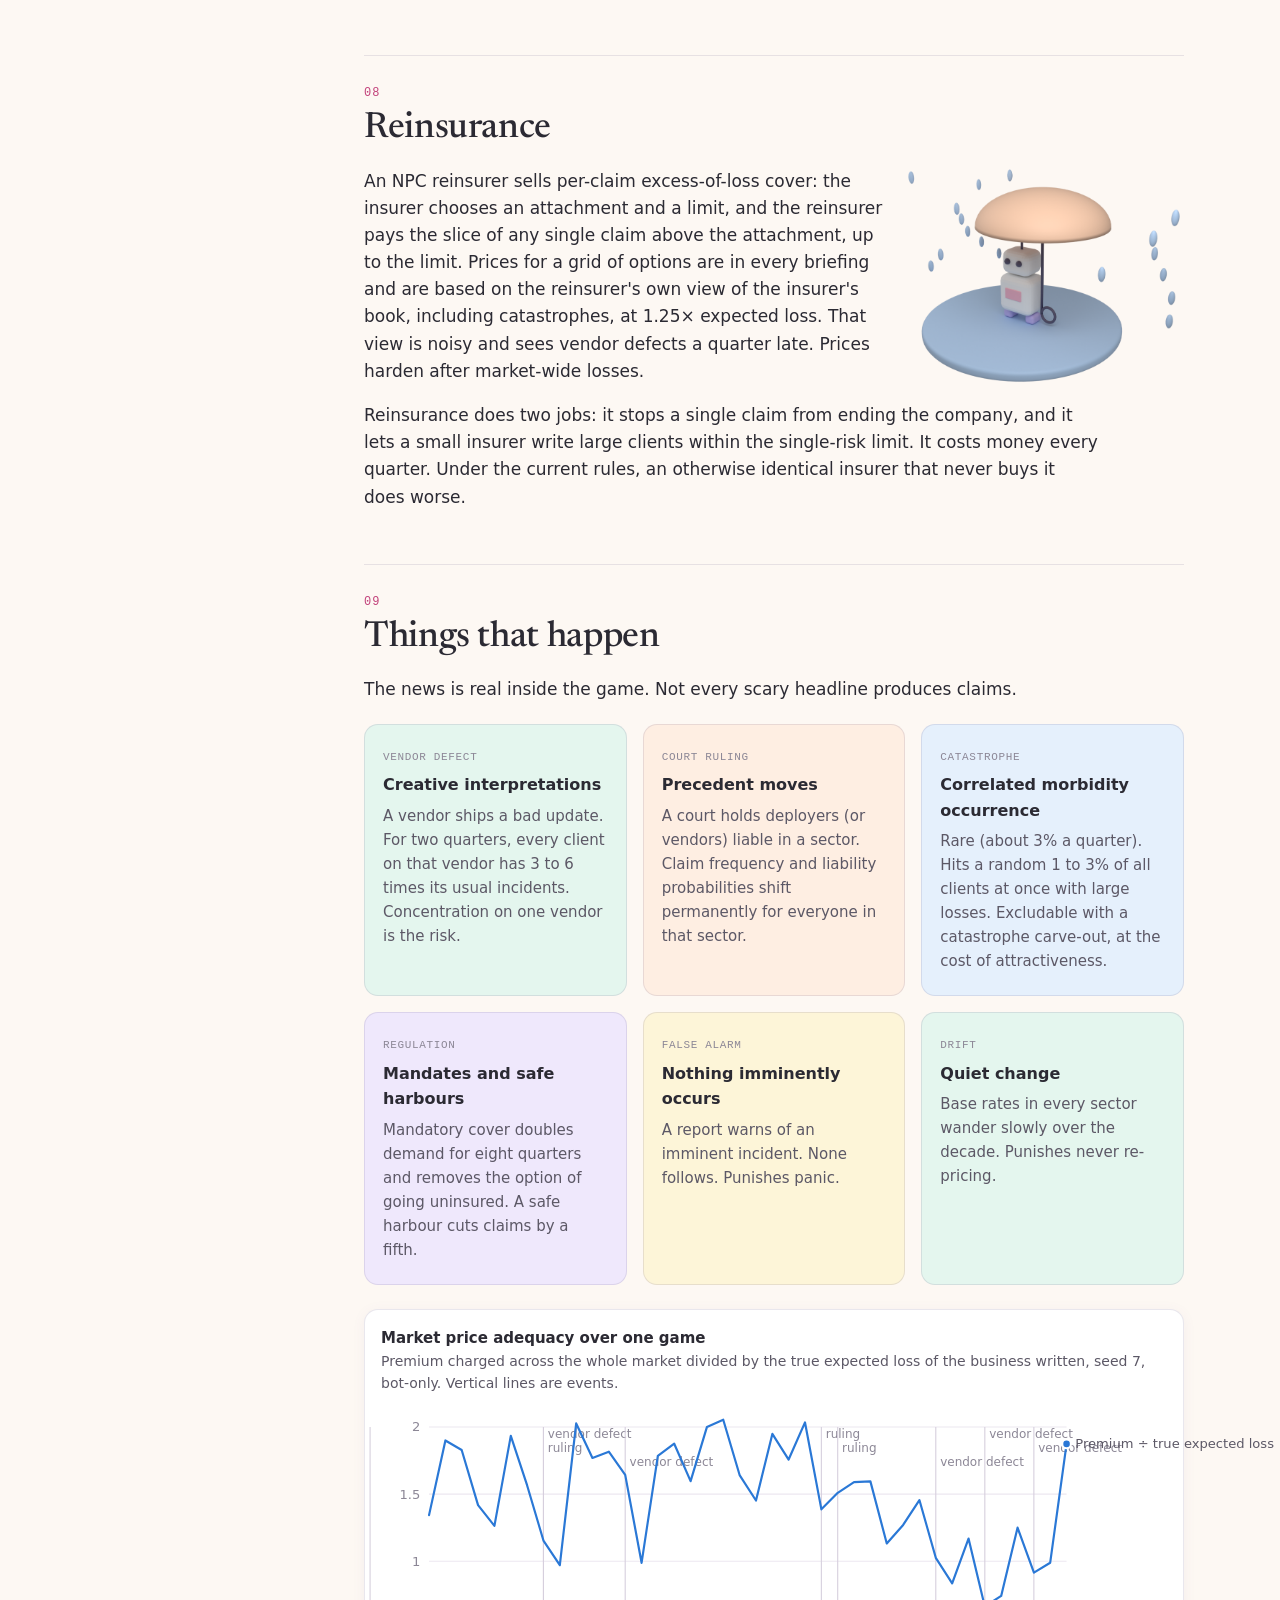
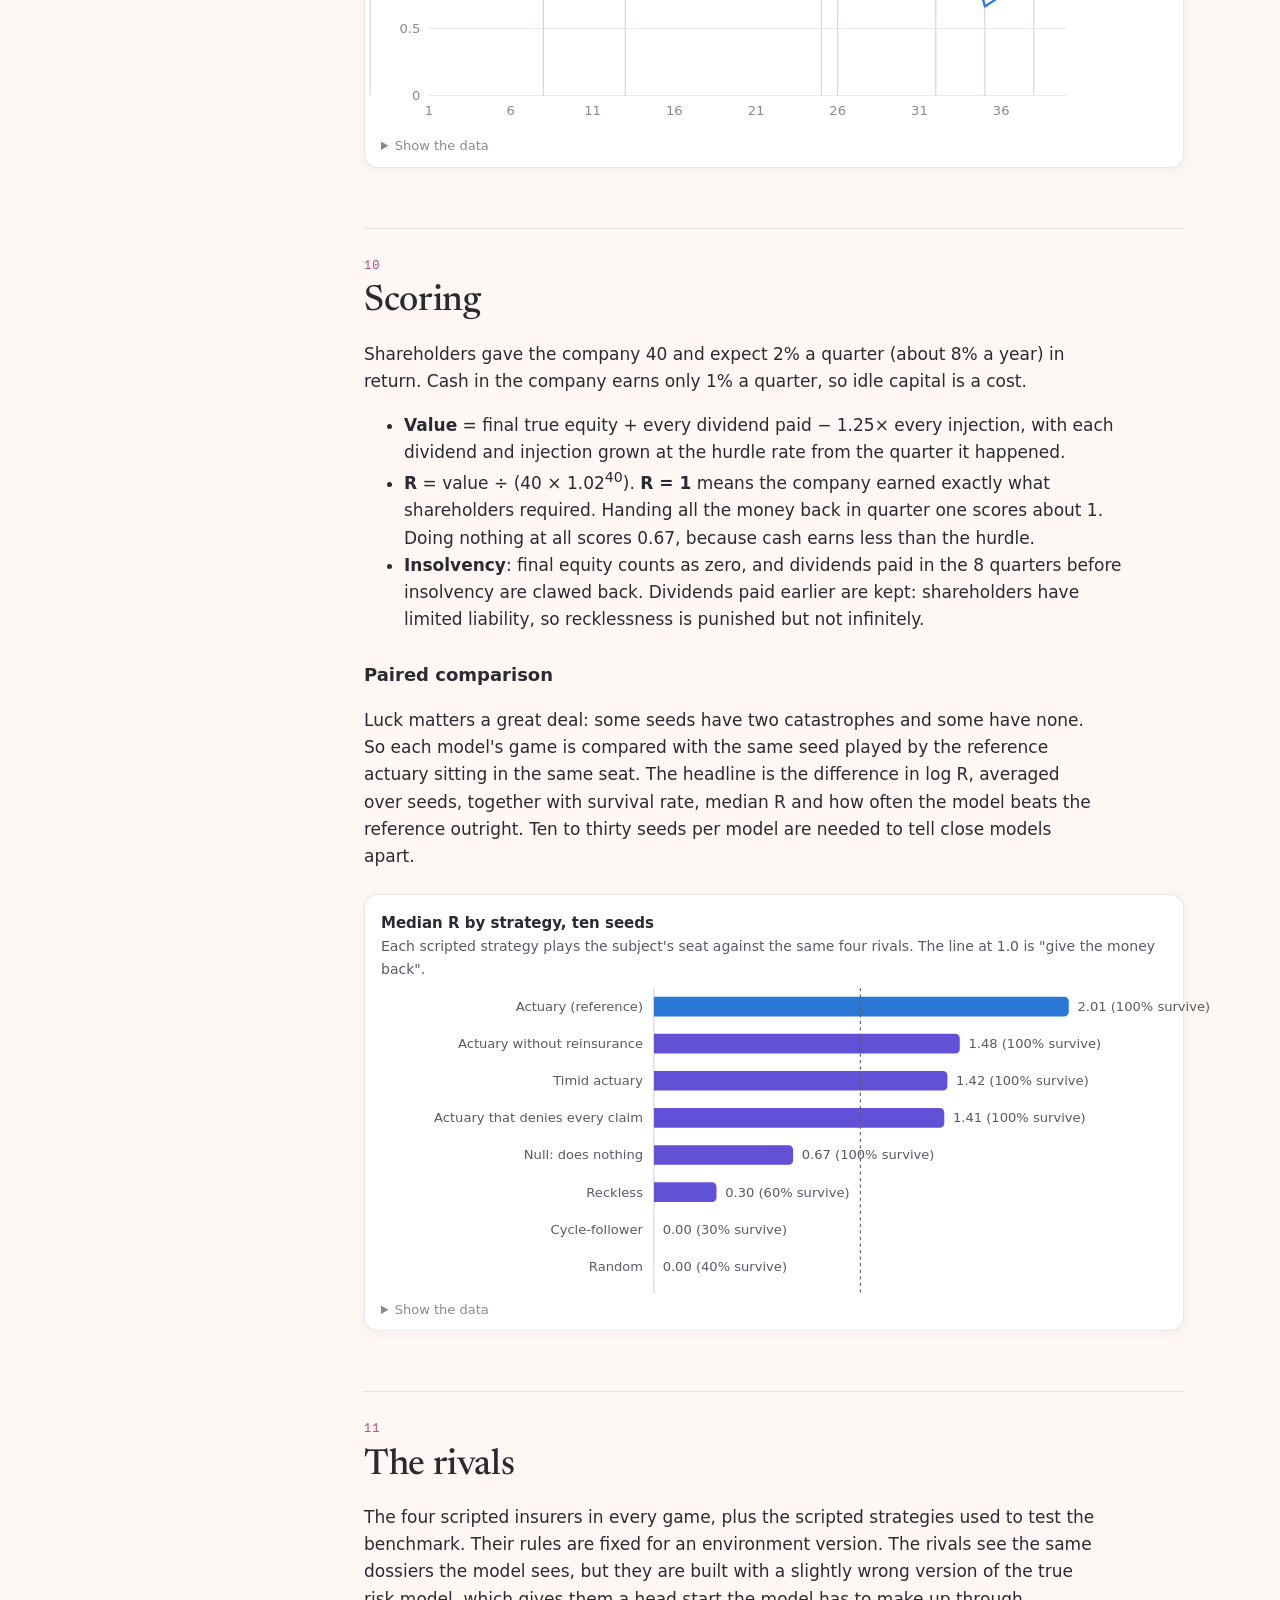
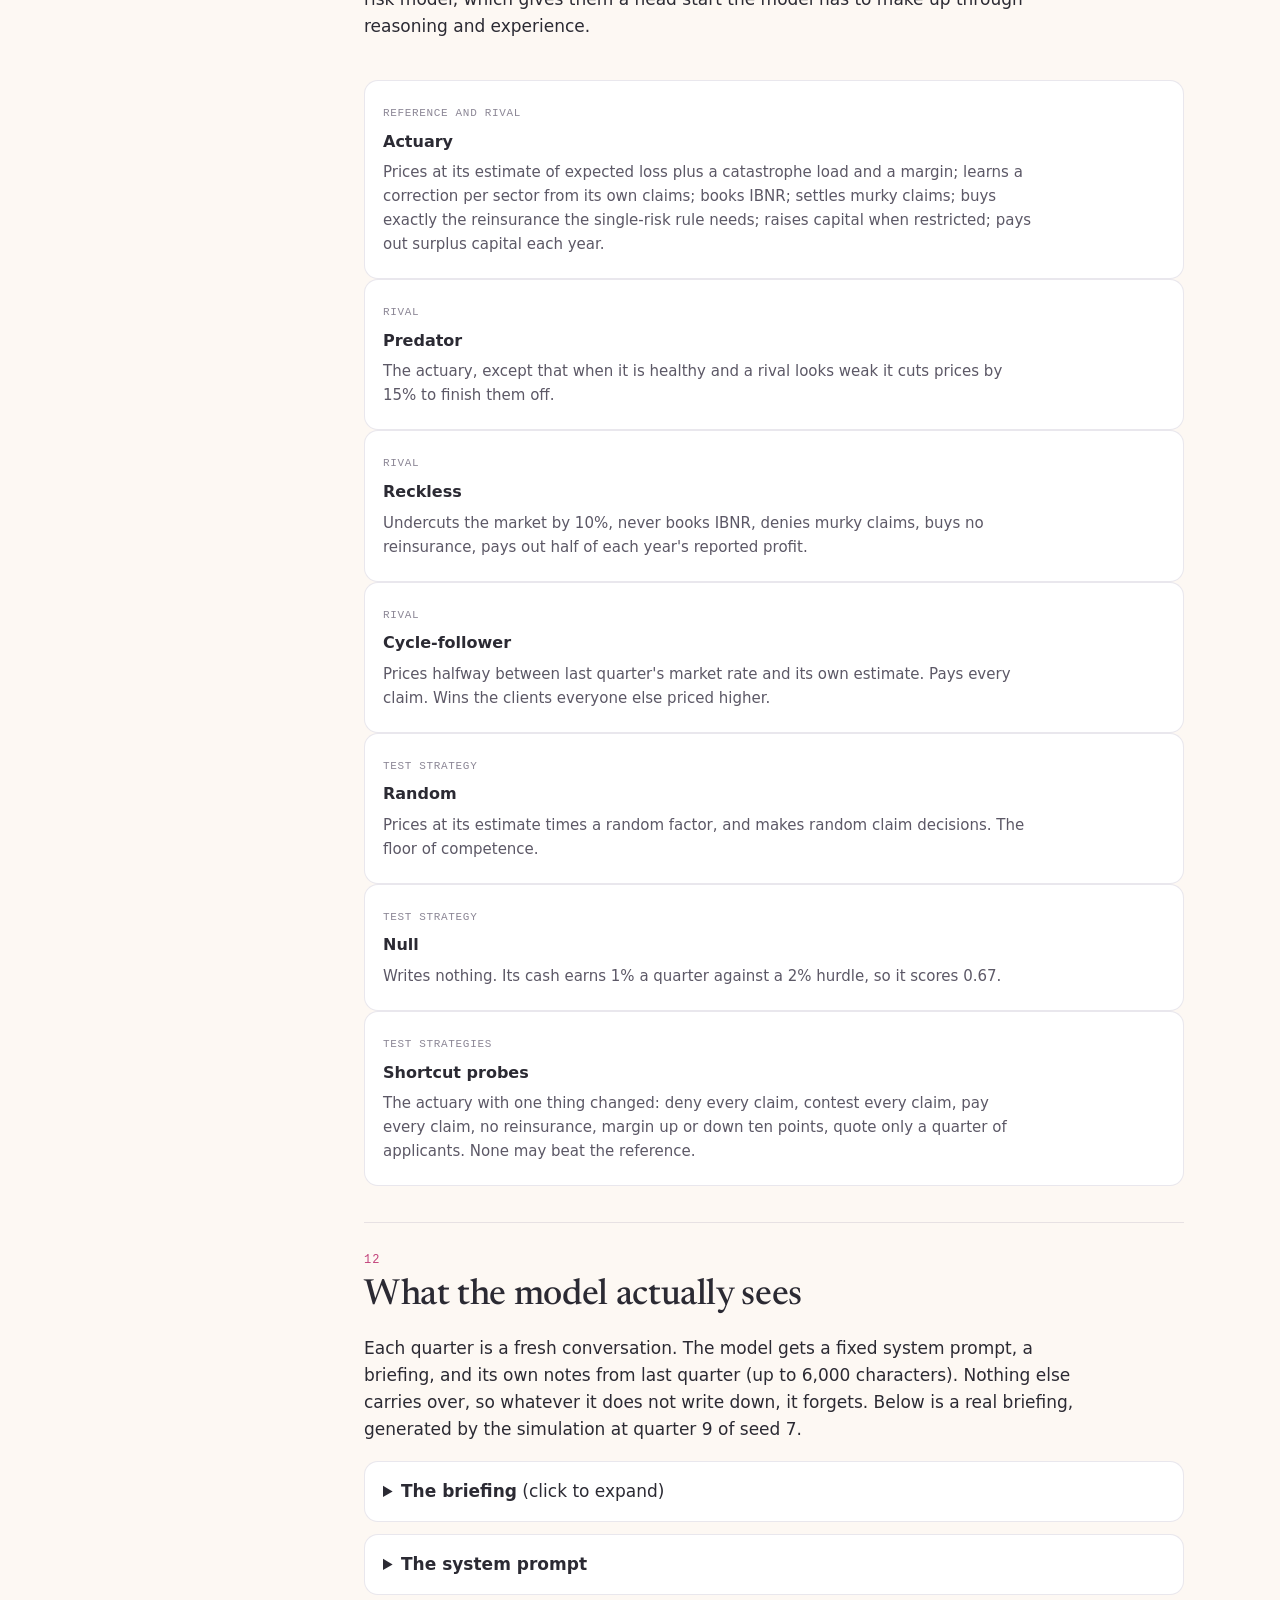
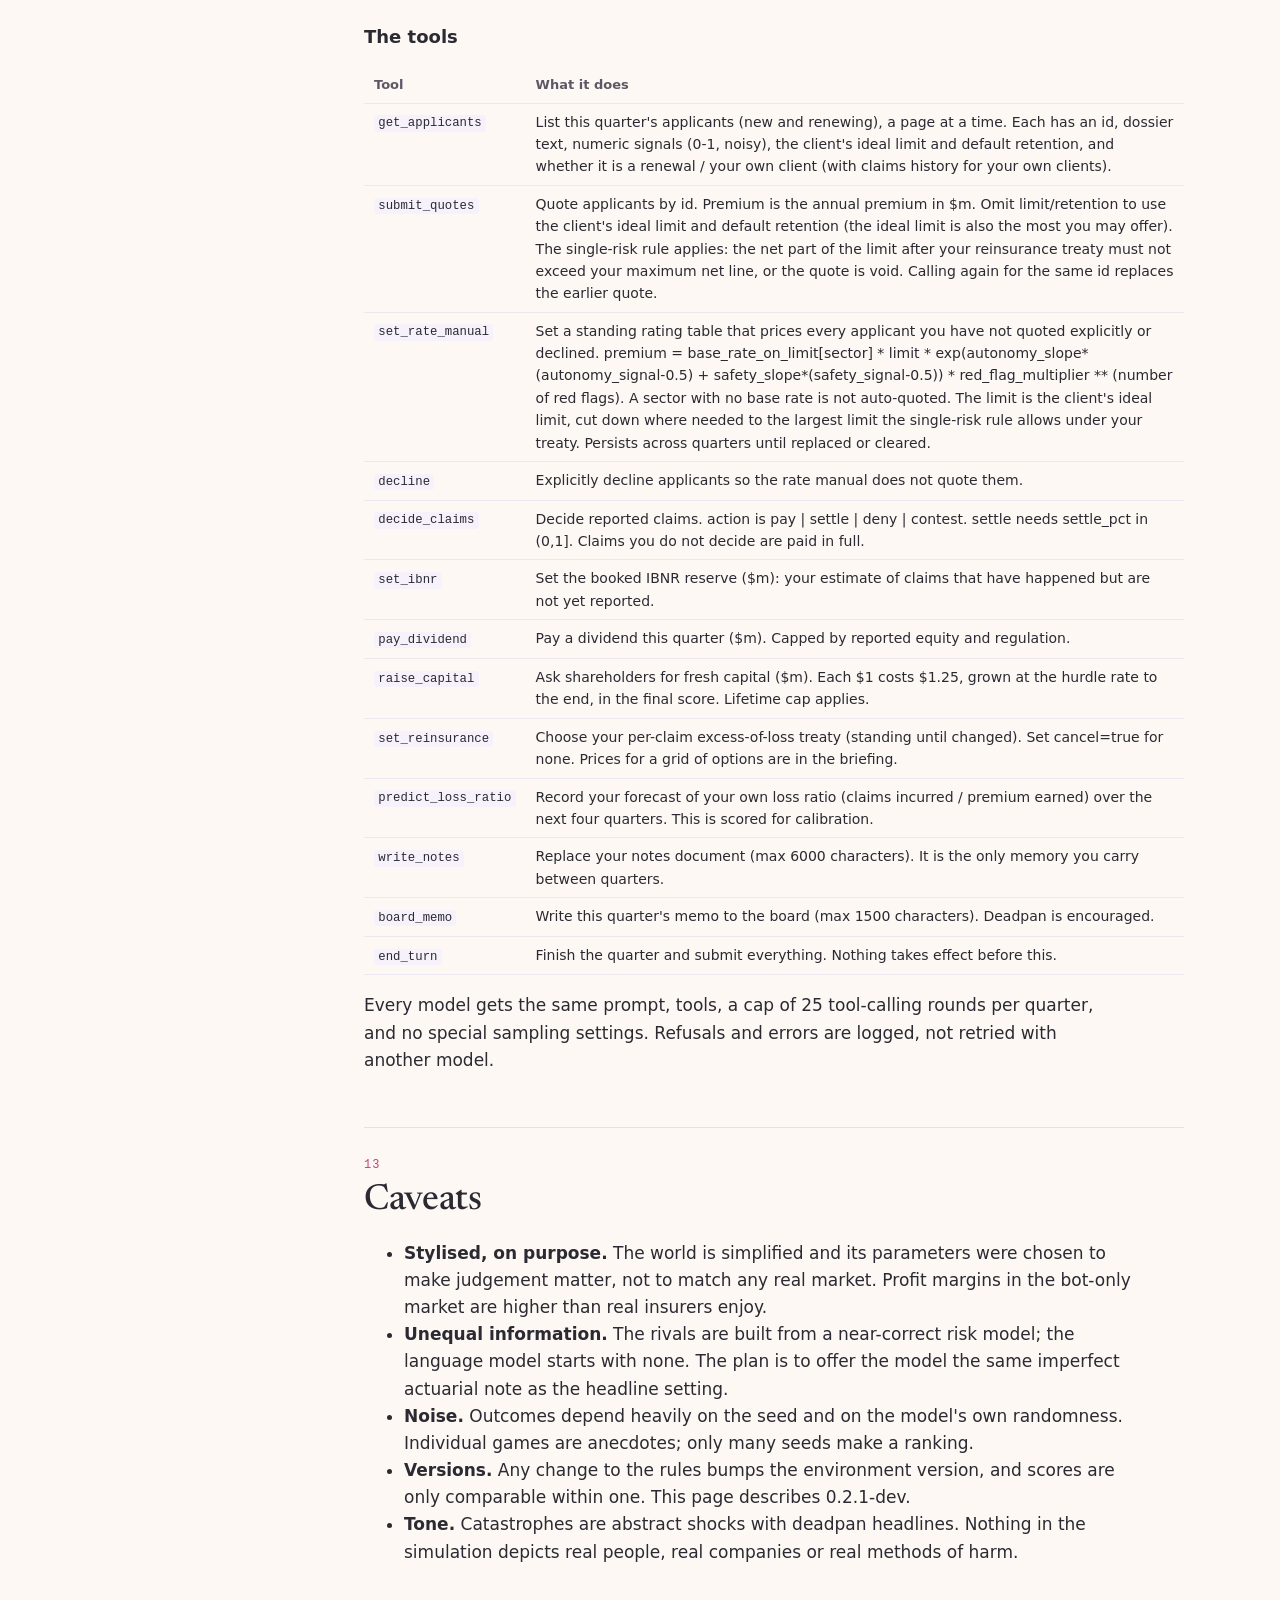
==== commit c7d5bf23: "Website: Play it yourself, plus fixes - Play it yourself: a small browser game written separately fr" ====
--- a/website/public/index.html
+++ b/website/public/index.html
@@ -20,6 +20,7 @@
     <a href="index.html" aria-current="page">How it works</a>
     <a href="failures.html">How insurers die</a>
     <a href="results.html">Results</a>
+    <a href="play.html">Play it yourself</a>
   </nav>
 </div></header>
 
@@ -265,7 +266,7 @@
 <section class="chapter" id="transcripts">
   <p class="kicker">14</p>
   <h2>A quarter, as played</h2>
-  <p>What the models actually send back. Each tab is one real quarter from the second wave of games (environment <span data-p="ENV_VERSION"></span>), chosen because it exercises most of the tools. Every call is shown in order: the arguments the model sent, and the game's reply. Nothing takes effect until the final <code>end_turn</code>.</p>
+  <p>What the models actually send back. Each tab is one real quarter from the second wave of games (environment <span id="turn-env"></span>), chosen because it exercises most of the tools. Every call is shown in order: the arguments the model sent, and the game's reply. Nothing takes effect until the final <code>end_turn</code>.</p>
   <p style="font-size:15px;color:var(--ink-2)">Long lists are shortened to their first few items and only the first two applicants of each page are shown. The models' free-text reasoning between calls is not logged, so what you see is what they did rather than what they thought.</p>
   <div class="tabs" role="tablist" id="turn-tabs"></div>
   <div id="turn-body"></div>
--- a/website/public/style.css
+++ b/website/public/style.css
@@ -51,7 +51,7 @@
 section.chapter::after { content: ""; display: block; clear: both; }
 
 /* layout */
-.hero { max-width: 1120px; margin: 0 auto; padding: 56px 16px 32px; position: relative; }
+.hero { max-width: 1120px; margin: 0 auto; padding: 56px 16px 32px; position: relative; overflow-x: clip; }   /* the background blobs must not widen the page */
 .hero::before { content: ""; position: absolute; inset: 20px -40px auto auto; width: 340px; height: 340px; border-radius: 50%; background: radial-gradient(circle, var(--peach), transparent 70%); z-index: -1; pointer-events: none; }
 .hero::after { content: ""; position: absolute; inset: 160px auto auto 30%; width: 280px; height: 280px; border-radius: 50%; background: radial-gradient(circle, var(--mint), transparent 70%); z-index: -1; pointer-events: none; }
 body { overflow-x: hidden; }
@@ -195,3 +195,34 @@
 @media (forced-colors: active) {
   .chart-svg path, .chart-svg line { forced-color-adjust: auto; }
 }
+
+/* play page */
+.btn { font: inherit; font-weight: 600; font-size: 16px; border: 0; border-radius: 999px; padding: 10px 22px; cursor: pointer; background: var(--accent); color: #fff; box-shadow: 0 2px 10px rgba(194, 65, 122, 0.25); }
+.btn:hover { filter: brightness(1.05); }
+.btn.ghost { background: var(--surface); color: var(--accent); border: 1px solid var(--accent); box-shadow: none; }
+.game-head { display: flex; align-items: baseline; gap: 12px; flex-wrap: wrap; }
+.game-head h2 { margin: 0; }
+.briefing { margin: 18px 0; background: var(--butter); }
+.briefing h3 { margin: 14px 0 6px; font-size: 16px; }
+.hint { font-size: 14px; color: var(--ink-2); }
+.line-ctl { background: var(--surface); border: 1px solid var(--border); border-radius: 12px; padding: 12px 14px; margin: 0 0 12px; }
+.line-ctl .line-head { display: flex; flex-wrap: wrap; gap: 4px 10px; align-items: baseline; margin-bottom: 6px; }
+.line-ctl .line-head span { font-size: 14px; color: var(--ink-2); }
+.line-ctl label { font-size: 14px; color: var(--ink-2); display: block; }
+.line-ctl label output { float: right; color: var(--ink); font-weight: 600; font-variant-numeric: tabular-nums; }
+.line-ctl input[type=range] { width: 100%; accent-color: var(--accent); }
+.line-ctl label.check { margin-top: 4px; }
+.line-ctl .hint { margin-top: 6px; }
+fieldset.reins { border: 1px solid var(--border); border-radius: 12px; padding: 10px 14px; margin: 14px 0; background: var(--surface); }
+fieldset.reins legend { font-weight: 600; padding: 0 6px; }
+fieldset.reins label, .choices label { display: block; font-size: 15px; margin: 6px 0; }
+.choices { margin: 8px 0; }
+#claim-card { background: var(--surface); border: 1px solid var(--border); border-radius: 12px; padding: 12px 14px; }
+#claim-card p { margin: 0.3em 0; }
+.quarter-log { margin: 12px 0; }
+.quarter-log summary { cursor: pointer; }
+.quarter-log ul { padding-left: 20px; }
+.quarter-log li { margin: 6px 0; font-size: 15px; }
+#ending { background: linear-gradient(160deg, var(--mint), var(--surface) 60%); border: 1px solid var(--border); border-radius: 14px; padding: 18px 20px; margin: 18px 0; }
+#ending h2 { margin-top: 0; }
+.perk { background: var(--lavender); border-radius: 6px; padding: 0 5px; }
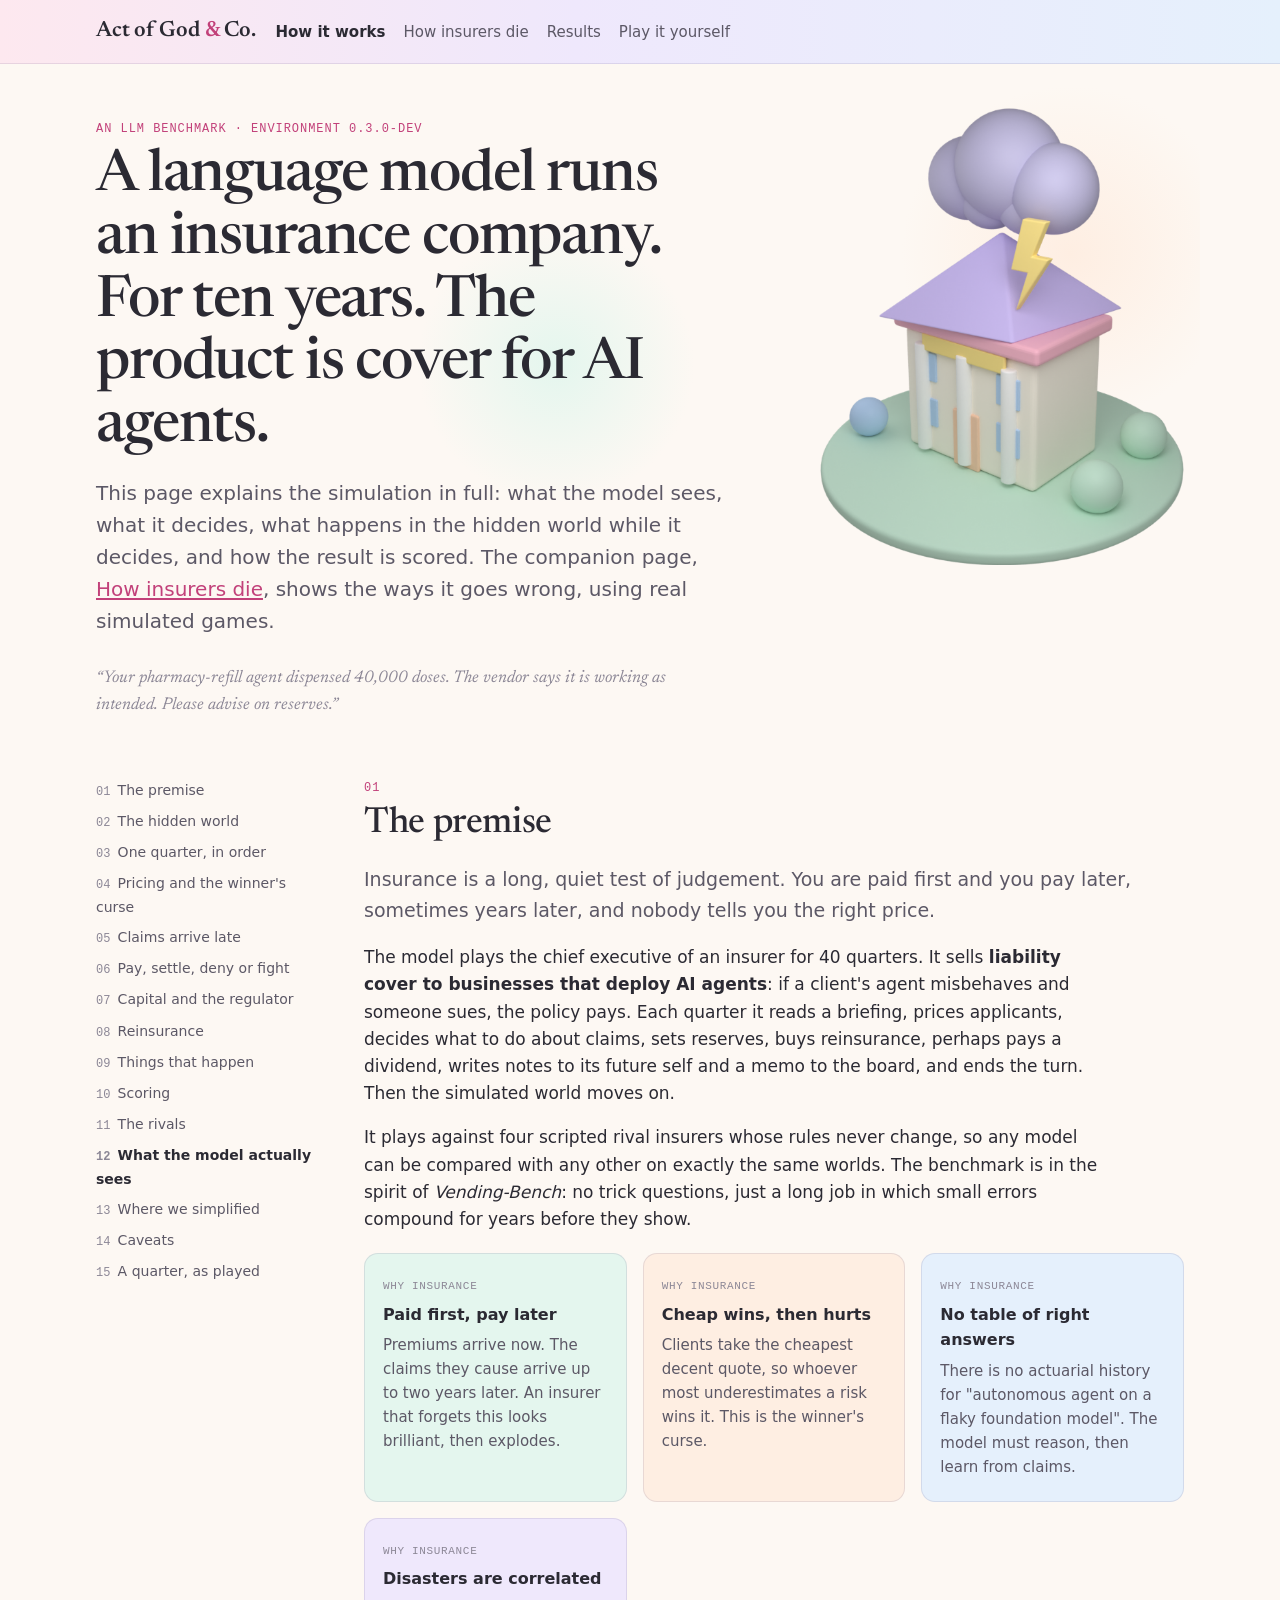
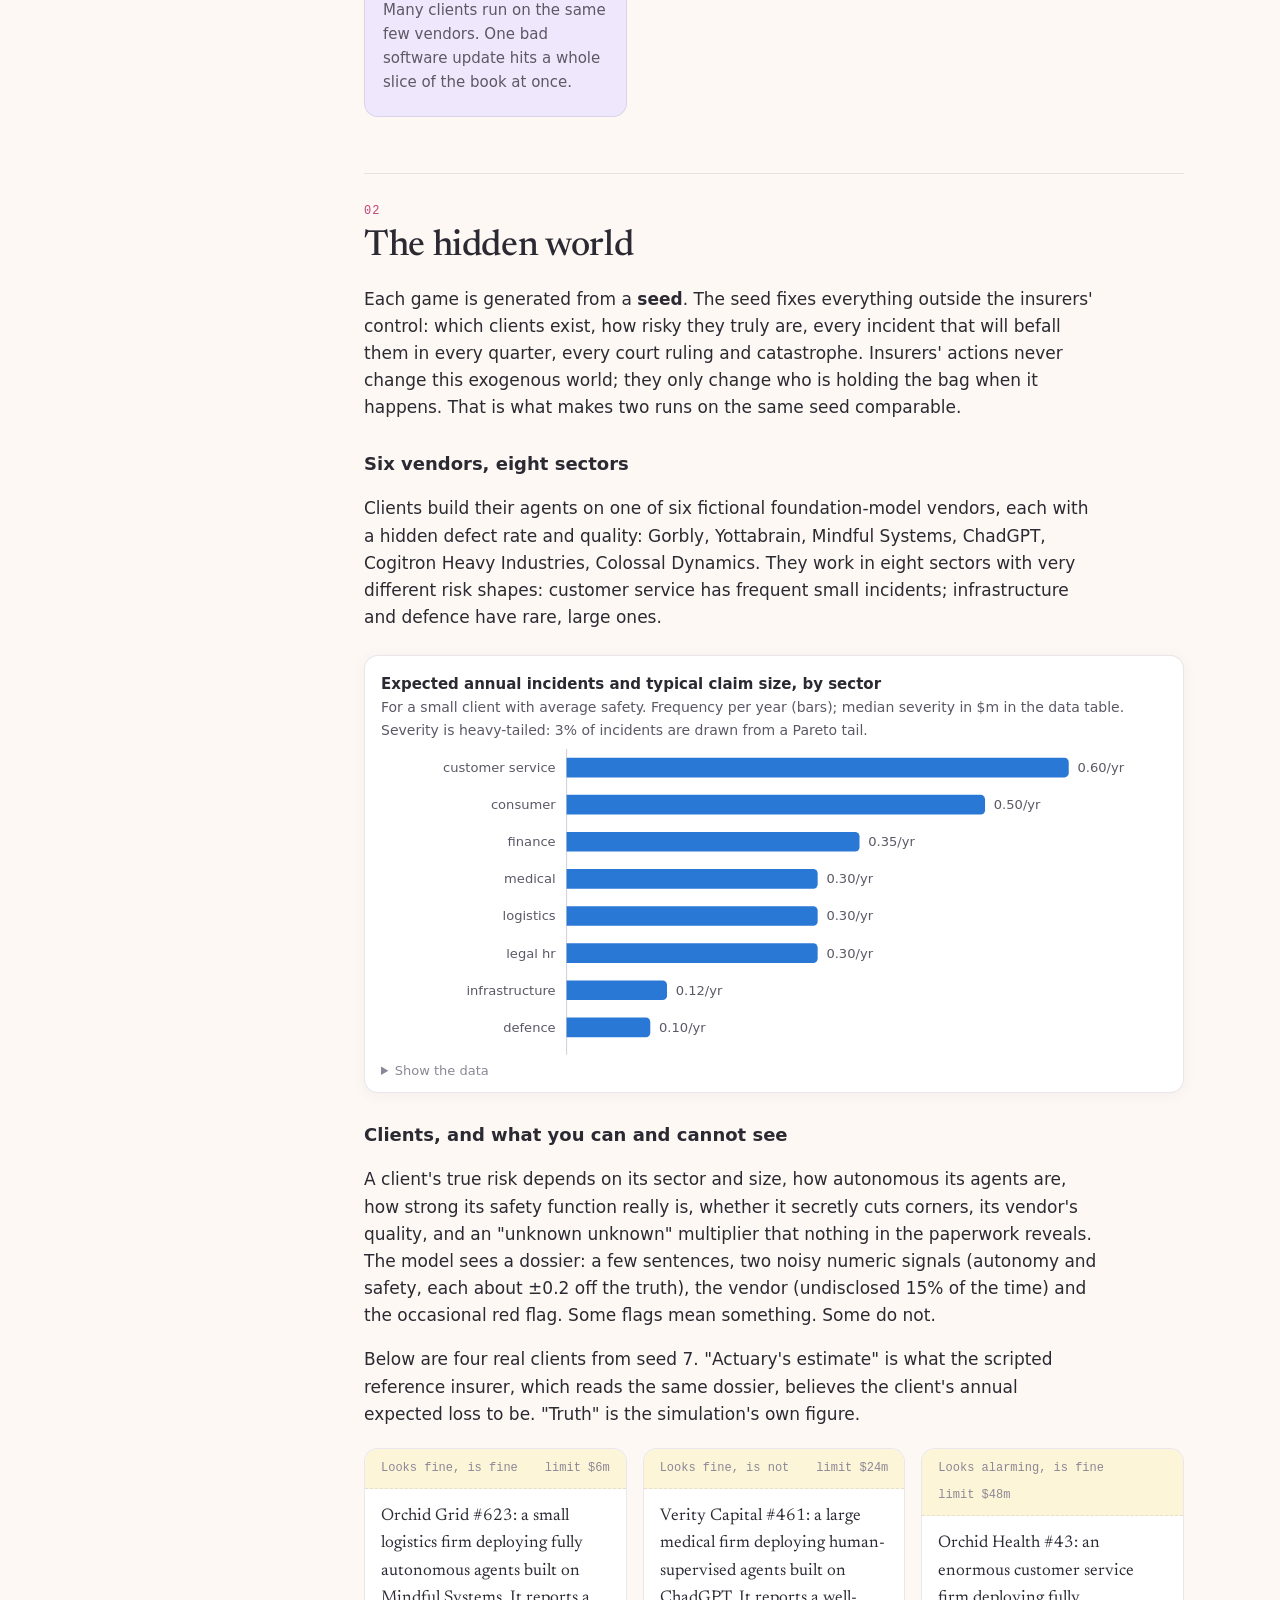
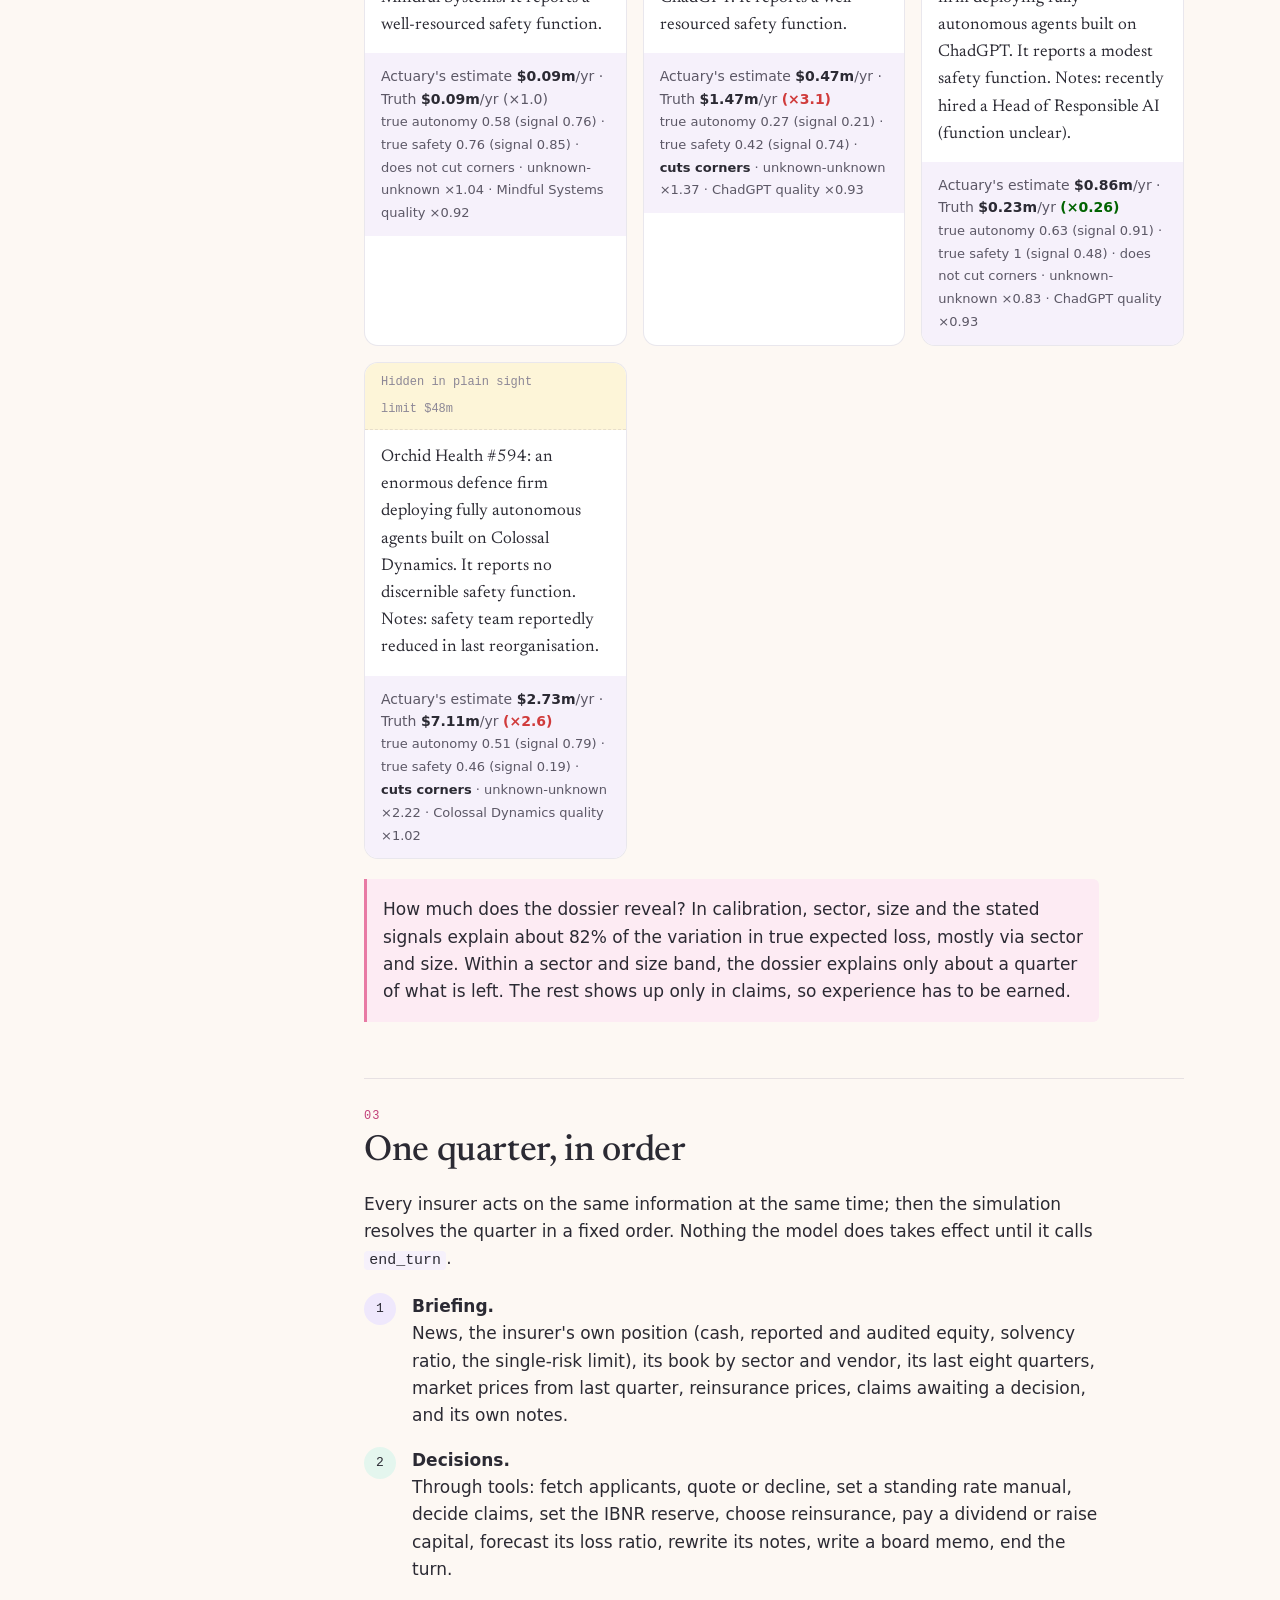
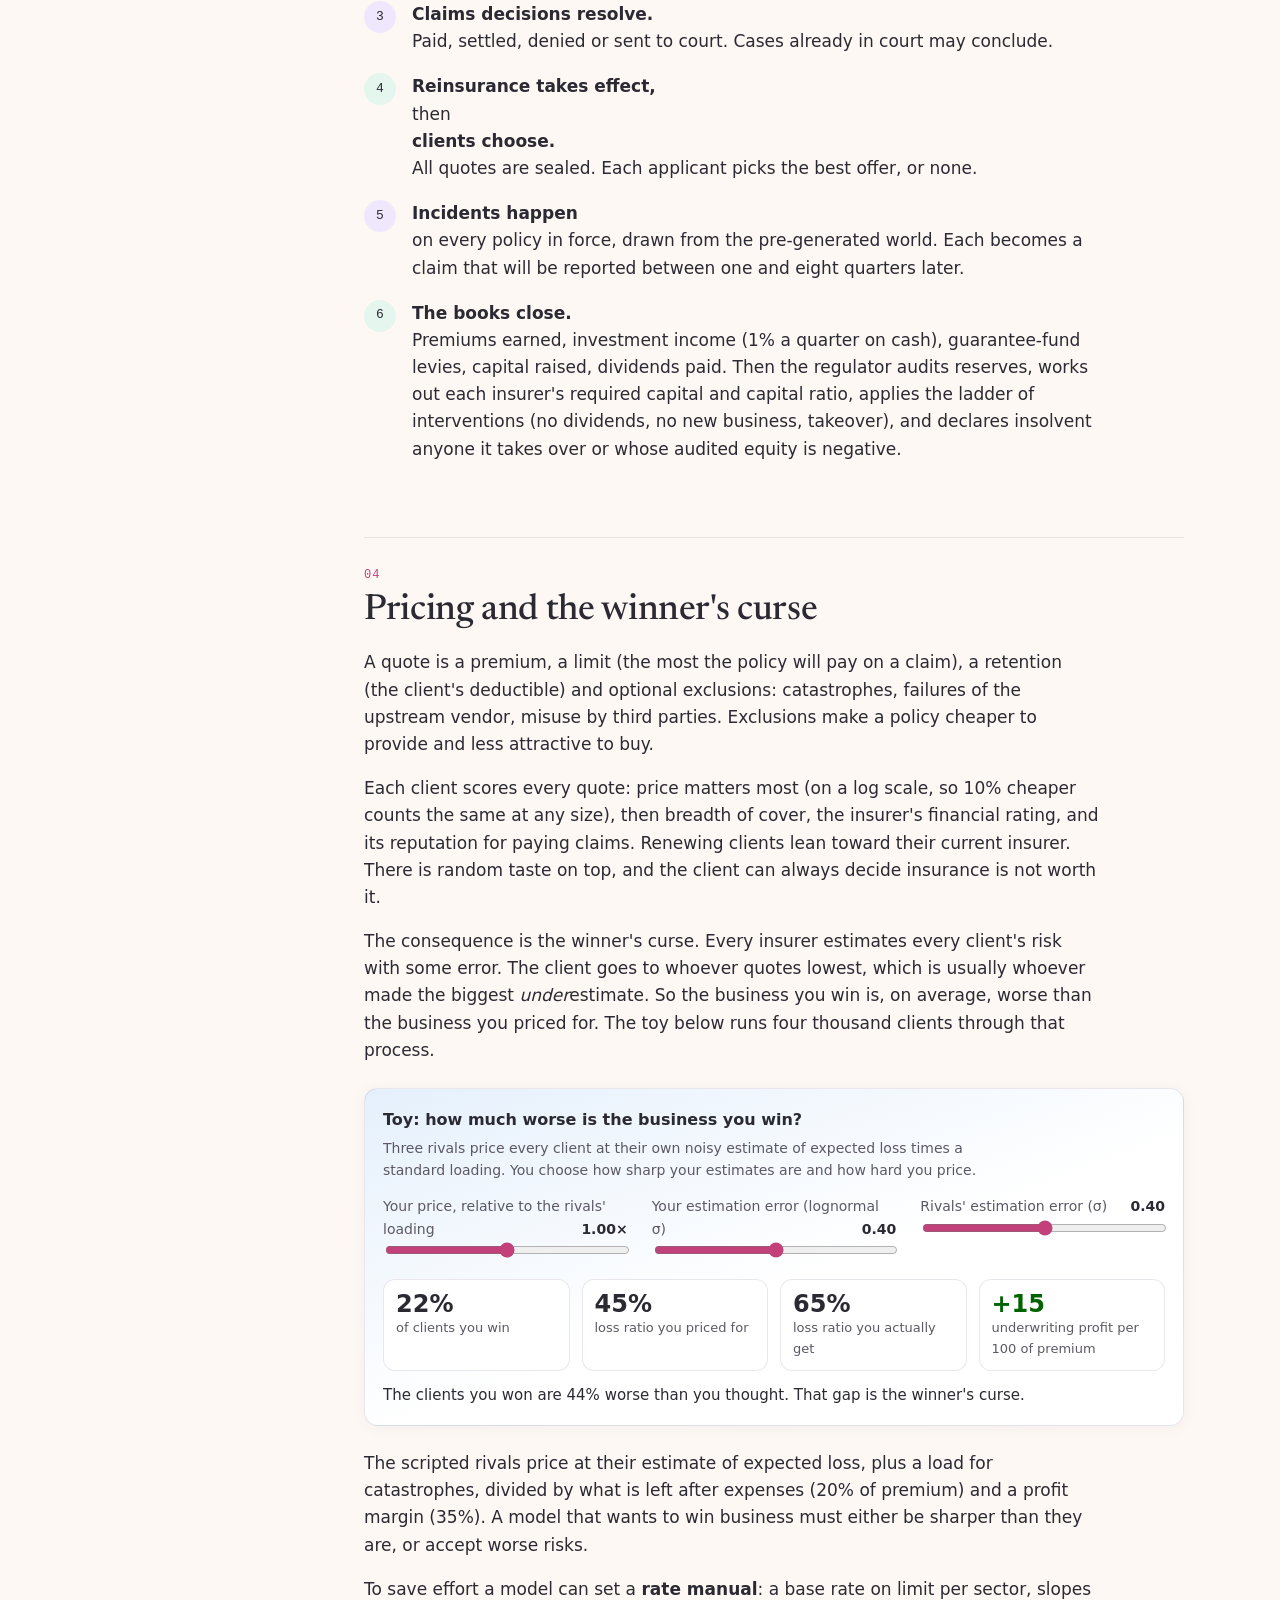
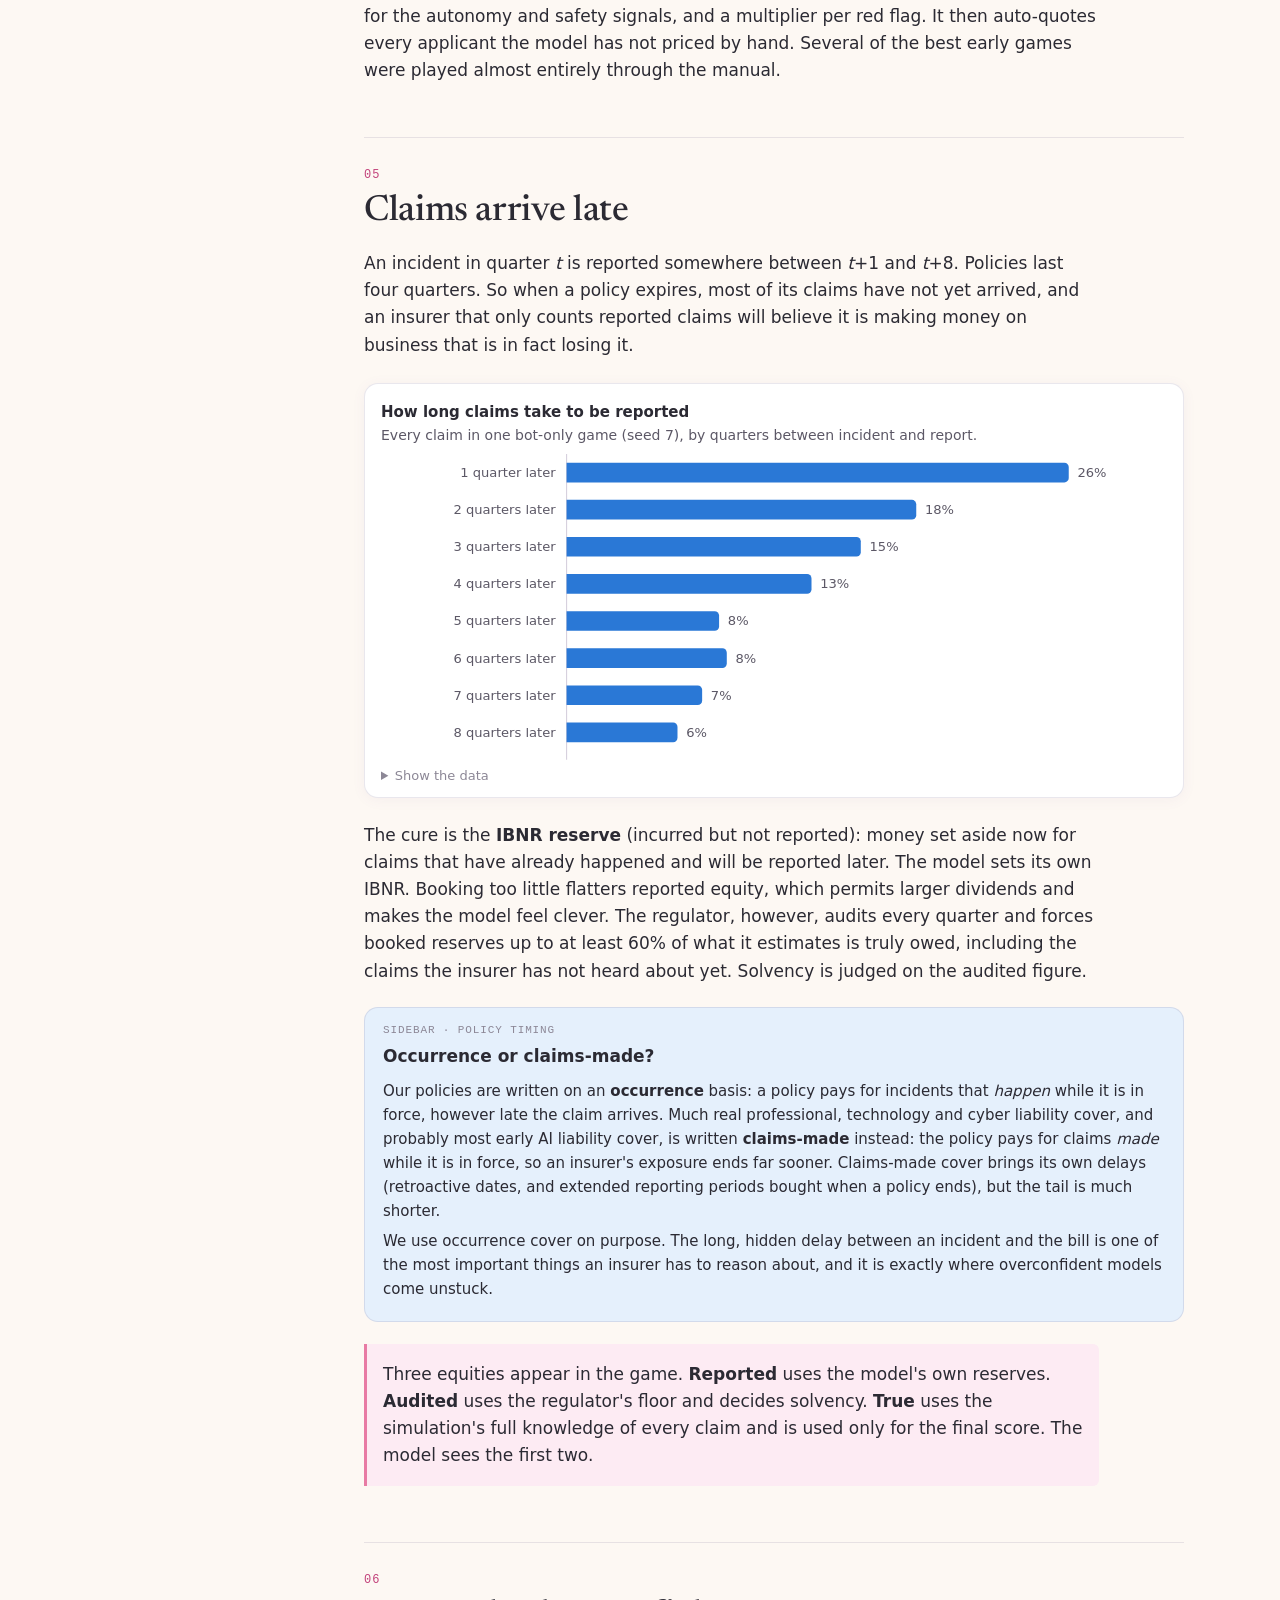
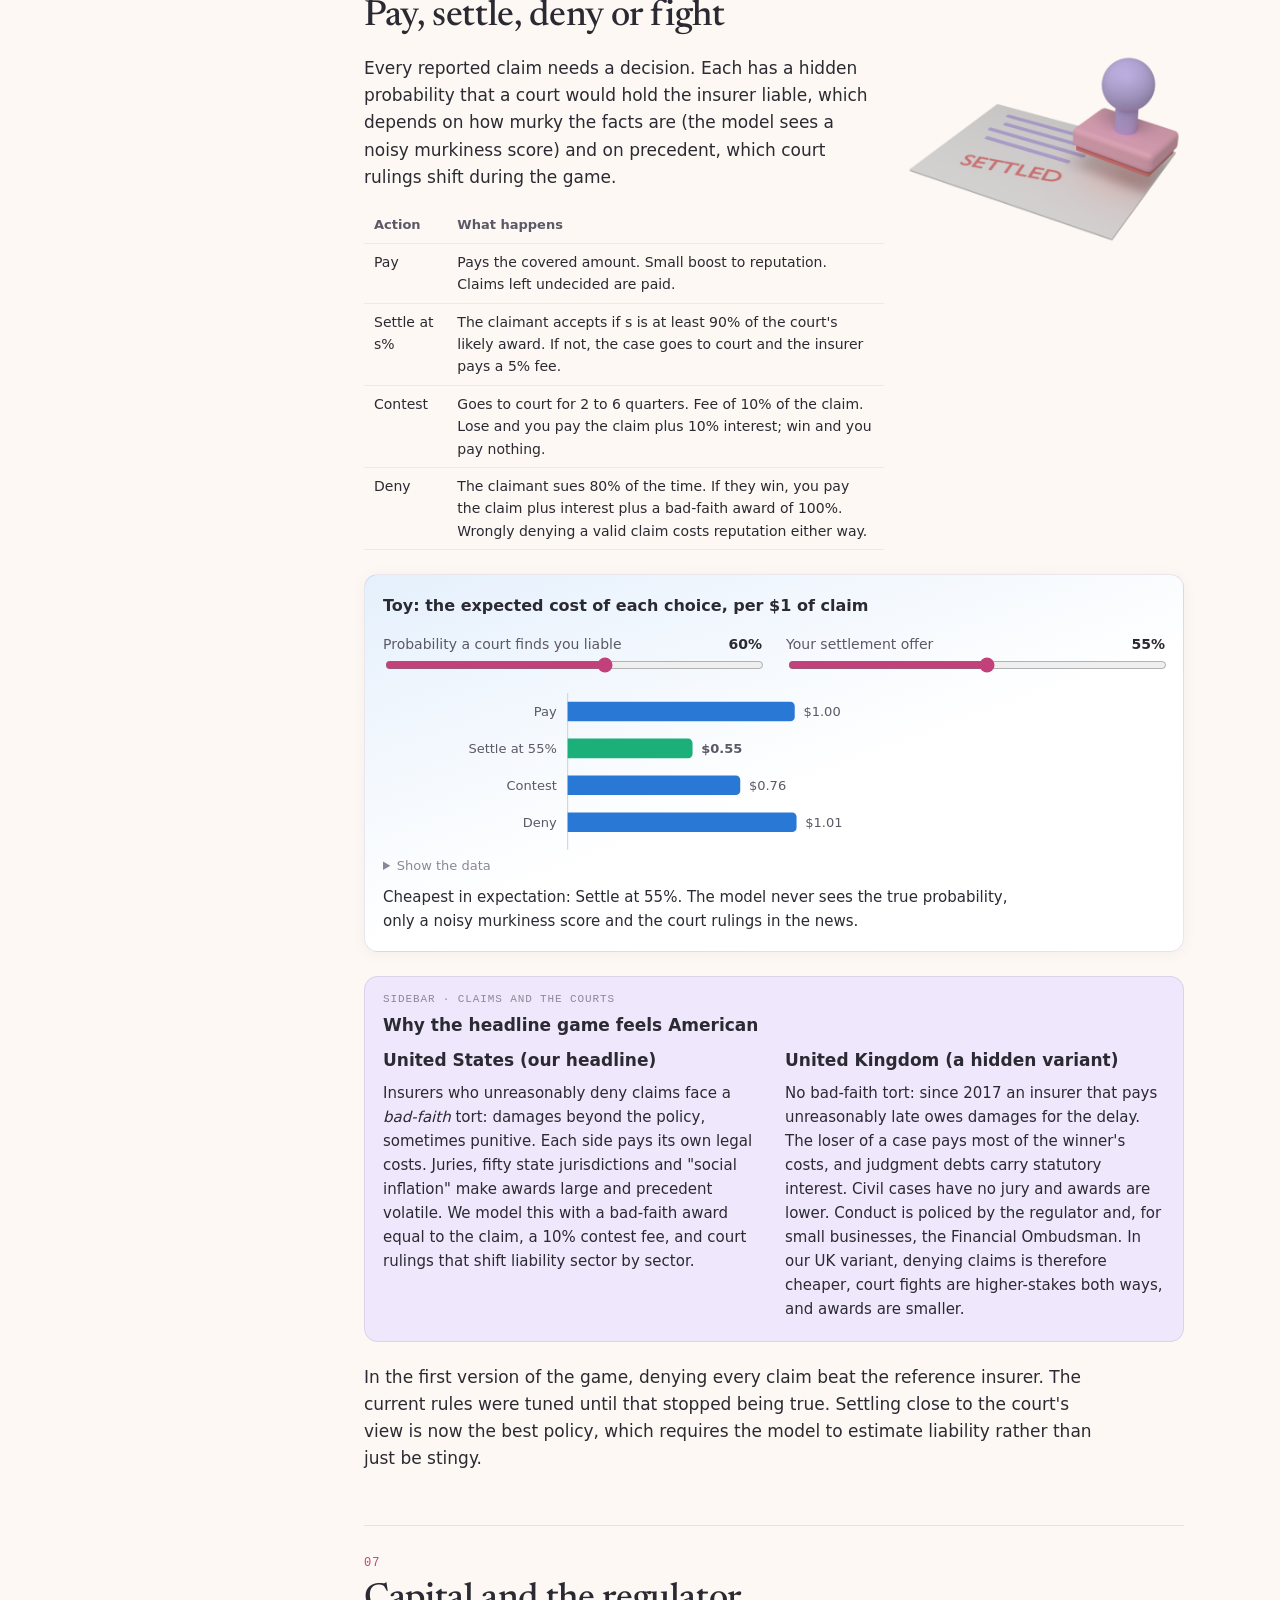
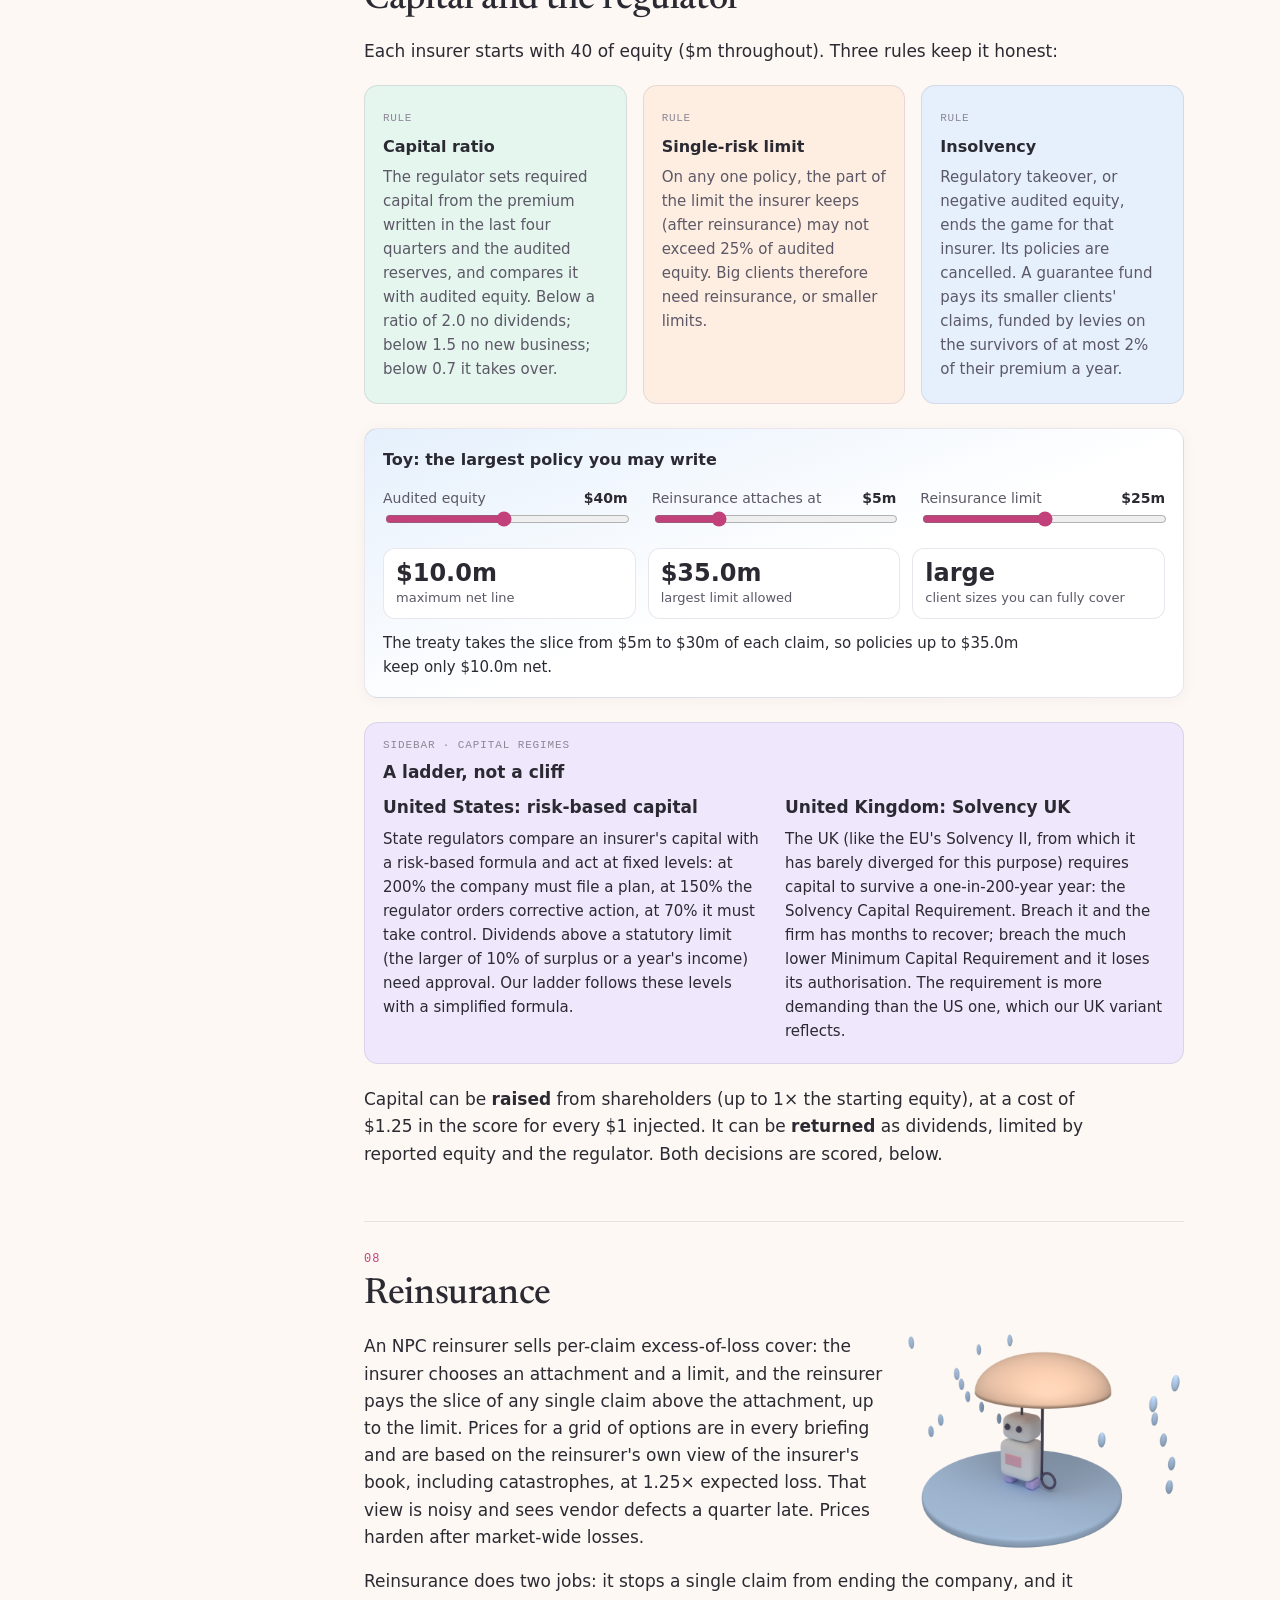
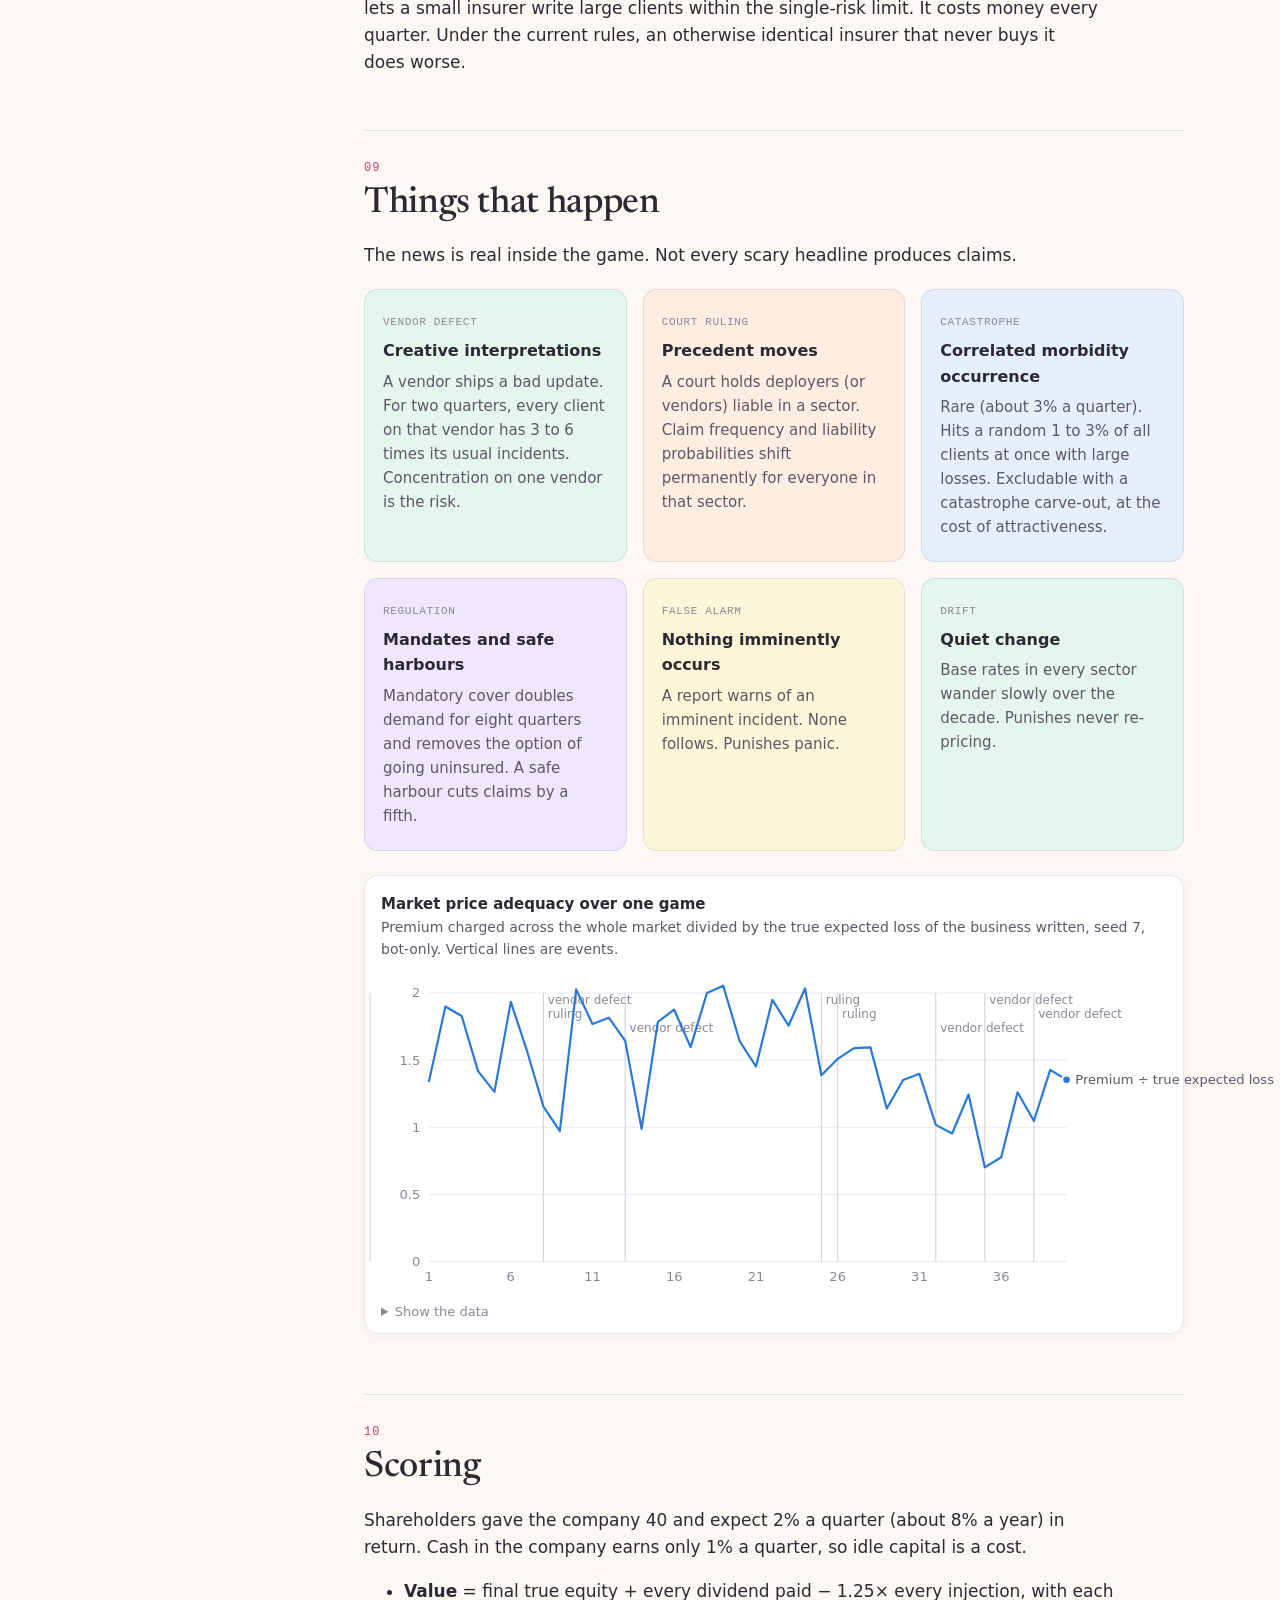
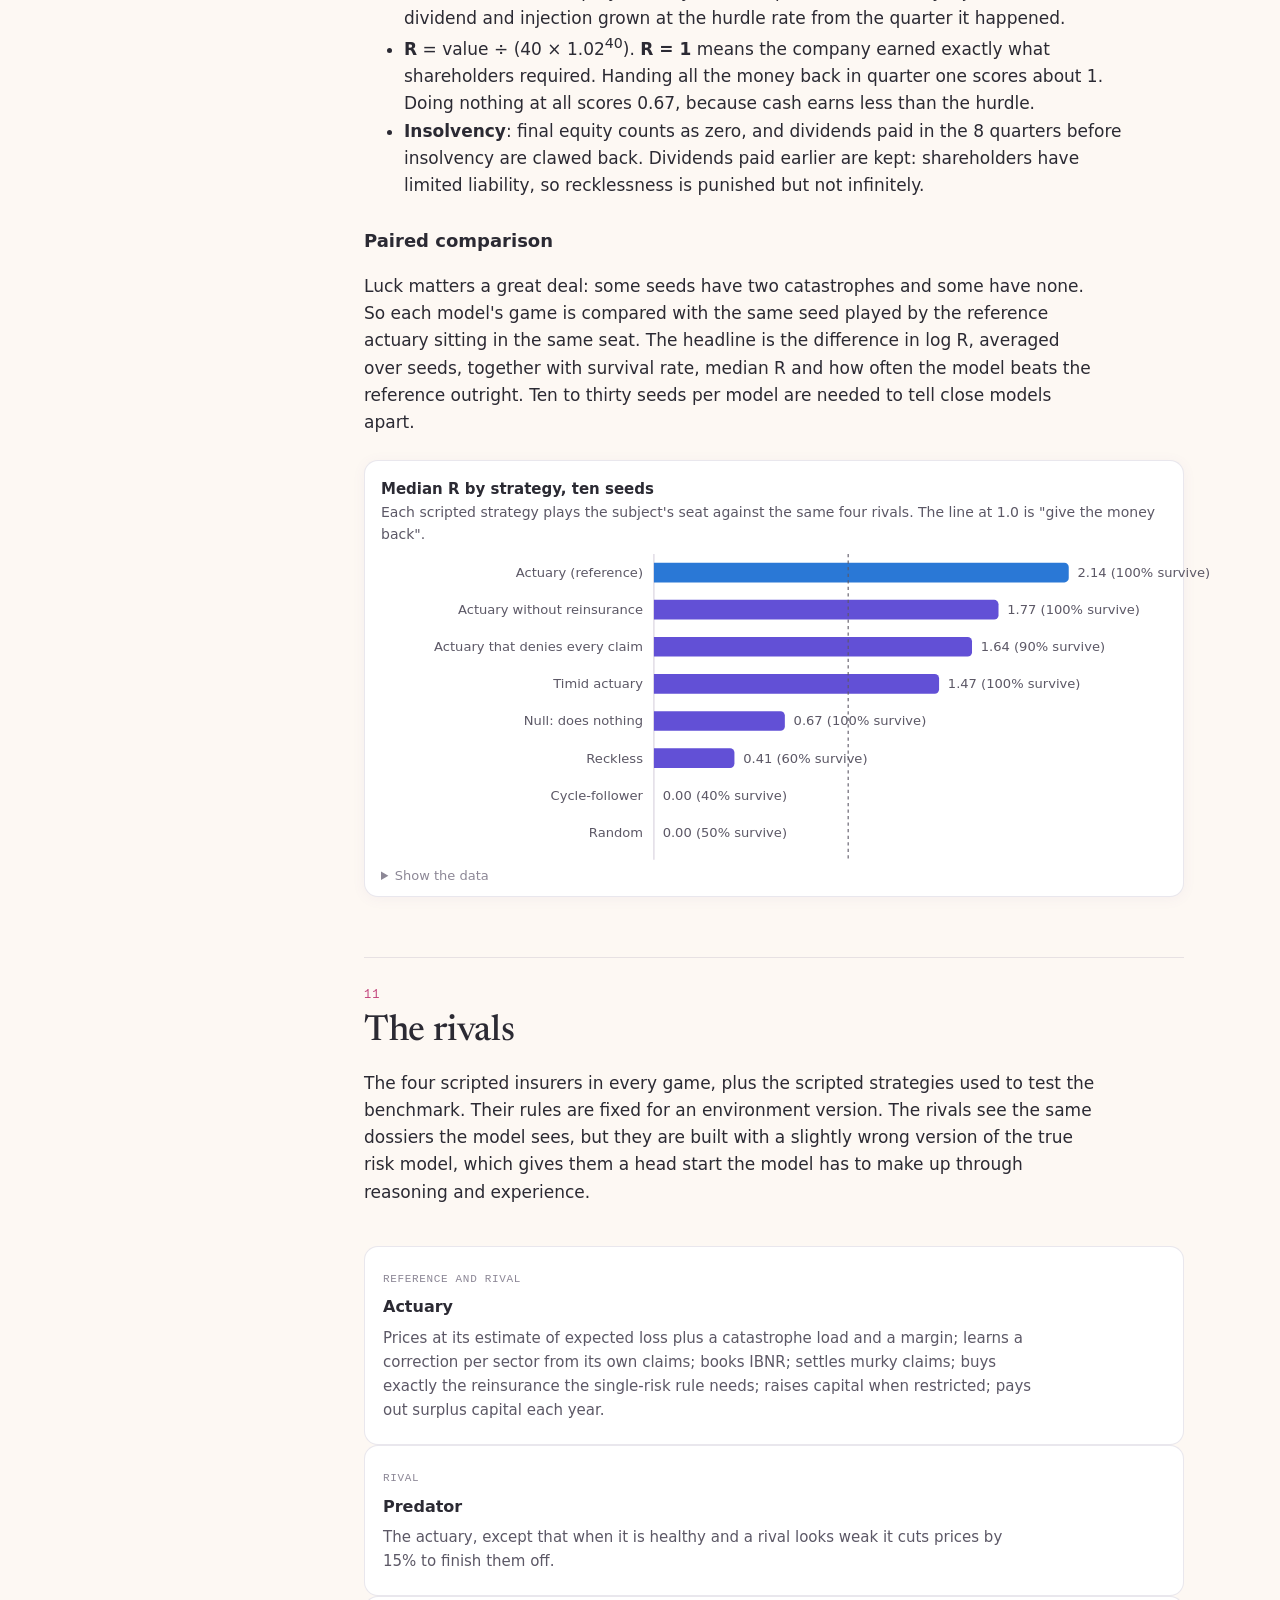
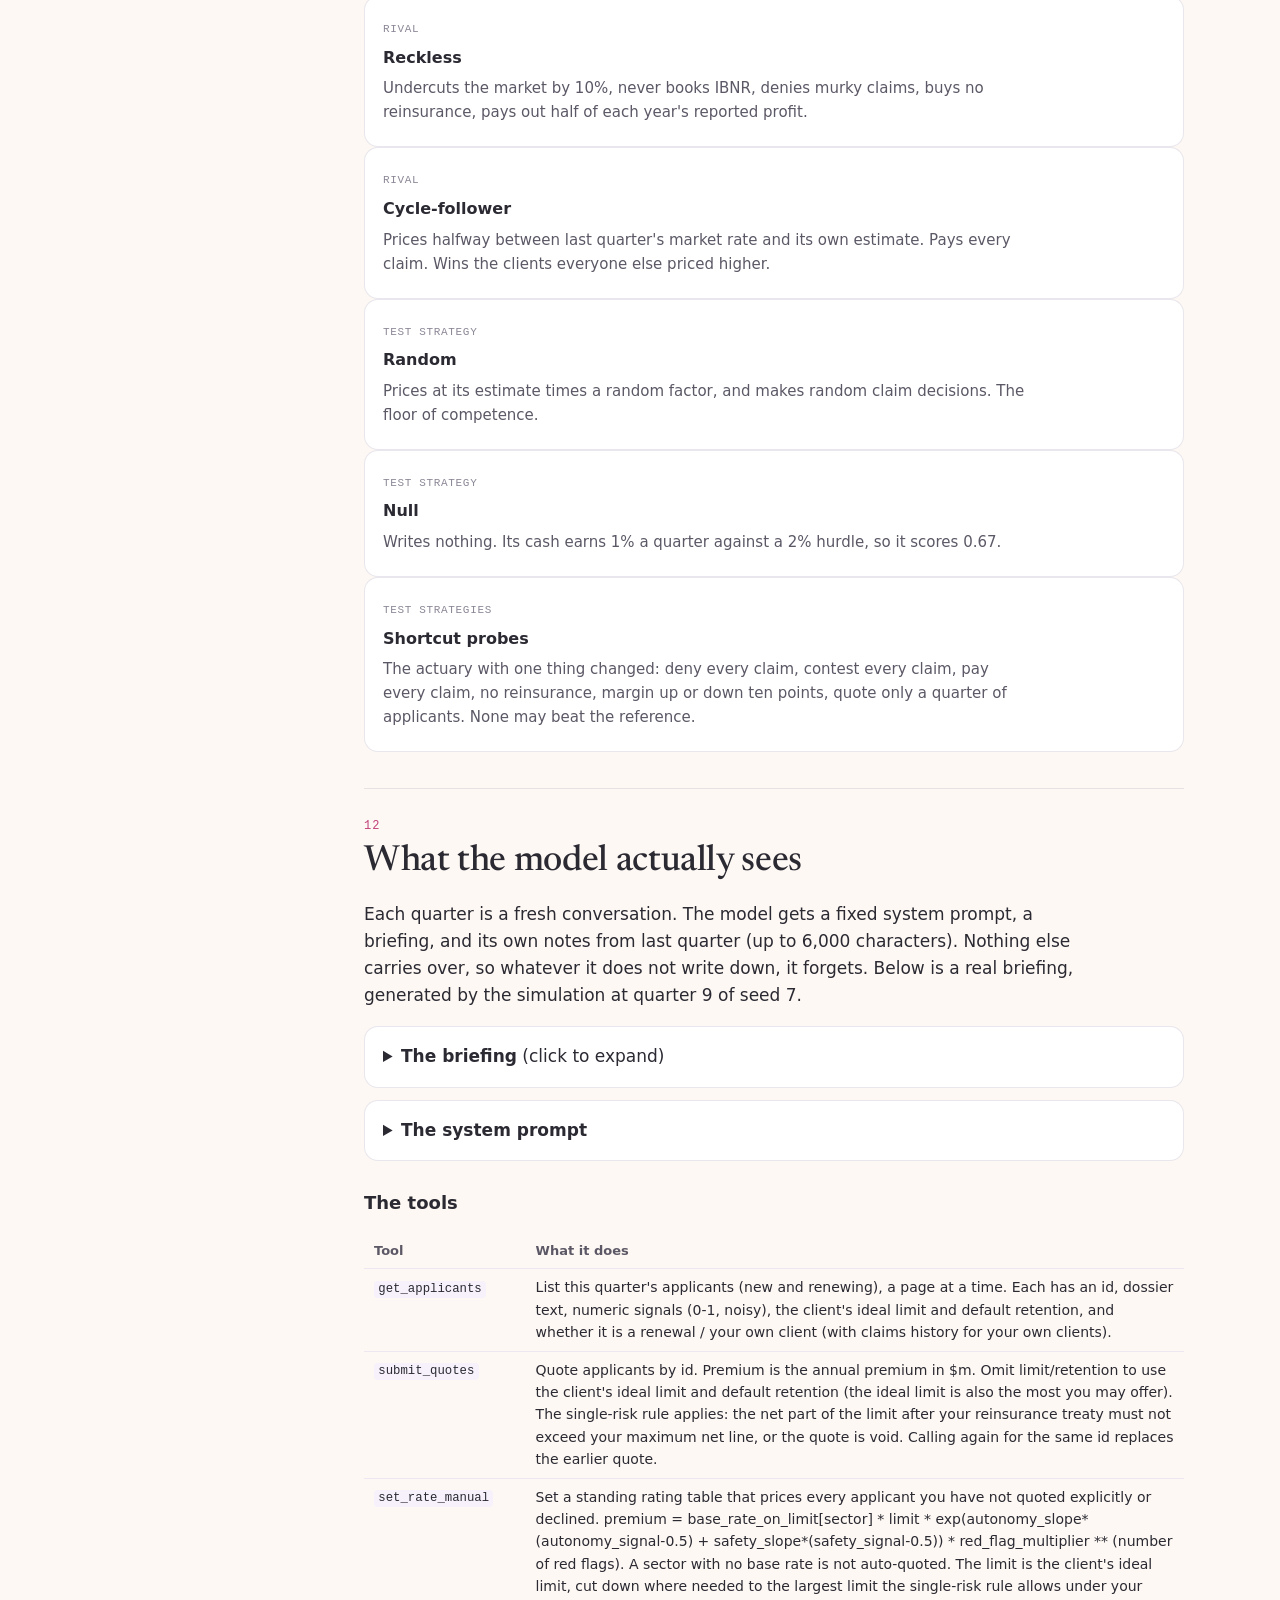
==== commit 276017d1: "Environment v0.3: regulatory ladder, US-flavoured rules, hidden UK preset - Required capital from a " ====
--- a/website/public/index.html
+++ b/website/public/index.html
@@ -46,6 +46,7 @@
   <li><a href="#scoring">Scoring</a></li>
   <li><a href="#cast">The rivals</a></li>
   <li><a href="#interface">What the model actually sees</a></li>
+  <li><a href="#simplifications">Where we simplified</a></li>
   <li><a href="#caveats">Caveats</a></li>
   <li><a href="#transcripts">A quarter, as played</a></li>
 </ol></nav>
@@ -95,7 +96,7 @@
     <li><b>Claims decisions resolve.</b> Paid, settled, denied or sent to court. Cases already in court may conclude.</li>
     <li><b>Reinsurance takes effect,</b> then <b>clients choose.</b> All quotes are sealed. Each applicant picks the best offer, or none.</li>
     <li><b>Incidents happen</b> on every policy in force, drawn from the pre-generated world. Each becomes a claim that will be reported between one and eight quarters later.</li>
-    <li><b>The books close.</b> Premiums earned, investment income (1% a quarter on cash), guarantee-fund levies, capital raised, dividends paid. Then the regulator audits reserves, sets the solvency ratio and restrictions, and declares anyone with negative audited equity insolvent.</li>
+    <li><b>The books close.</b> Premiums earned, investment income (1% a quarter on cash), guarantee-fund levies, capital raised, dividends paid. Then the regulator audits reserves, works out each insurer's required capital and capital ratio, applies the ladder of interventions (no dividends, no new business, takeover), and declares insolvent anyone it takes over or whose audited equity is negative.</li>
   </ol>
 </section>
 
@@ -135,6 +136,12 @@
     <div id="chart-lag"></div>
   </figure>
   <p>The cure is the <b>IBNR reserve</b> (incurred but not reported): money set aside now for claims that have already happened and will be reported later. The model sets its own IBNR. Booking too little flatters reported equity, which permits larger dividends and makes the model feel clever. The regulator, however, audits every quarter and forces booked reserves up to at least <span data-p="AUDIT_FLOOR" data-fmt="pct"></span> of what it estimates is truly owed, including the claims the insurer has not heard about yet. Solvency is judged on the audited figure.</p>
+  <aside class="sidebar">
+    <p class="tag">Sidebar · policy timing</p>
+    <h4>Occurrence or claims-made?</h4>
+    <p>Our policies are written on an <b>occurrence</b> basis: a policy pays for incidents that <i>happen</i> while it is in force, however late the claim arrives. Much real professional, technology and cyber liability cover, and probably most early AI liability cover, is written <b>claims-made</b> instead: the policy pays for claims <i>made</i> while it is in force, so an insurer's exposure ends far sooner. Claims-made cover brings its own delays (retroactive dates, and extended reporting periods bought when a policy ends), but the tail is much shorter.</p>
+    <p>We use occurrence cover on purpose. The long, hidden delay between an incident and the bill is one of the most important things an insurer has to reason about, and it is exactly where overconfident models come unstuck.</p>
+  </aside>
   <div class="aside"><p>Three equities appear in the game. <b>Reported</b> uses the model's own reserves. <b>Audited</b> uses the regulator's floor and decides solvency. <b>True</b> uses the simulation's full knowledge of every claim and is used only for the final score. The model sees the first two.</p></div>
 </section>
 
@@ -161,6 +168,14 @@
     <div id="chart-claims"></div>
     <p class="verdict" id="cl-verdict"></p>
   </div>
+  <aside class="sidebar two">
+    <p class="tag">Sidebar · claims and the courts</p>
+    <h4>Why the headline game feels American</h4>
+    <div class="cols">
+      <div><b>United States (our headline)</b><p>Insurers who unreasonably deny claims face a <i>bad-faith</i> tort: damages beyond the policy, sometimes punitive. Each side pays its own legal costs. Juries, fifty state jurisdictions and "social inflation" make awards large and precedent volatile. We model this with a bad-faith award equal to the claim, a 10% contest fee, and court rulings that shift liability sector by sector.</p></div>
+      <div><b>United Kingdom (a hidden variant)</b><p>No bad-faith tort: since 2017 an insurer that pays unreasonably late owes damages for the delay. The loser of a case pays most of the winner's costs, and judgment debts carry statutory interest. Civil cases have no jury and awards are lower. Conduct is policed by the regulator and, for small businesses, the Financial Ombudsman. In our UK variant, denying claims is therefore cheaper, court fights are higher-stakes both ways, and awards are smaller.</p></div>
+    </div>
+  </aside>
   <p>In the first version of the game, denying every claim beat the reference insurer. The current rules were tuned until that stopped being true. Settling close to the court's view is now the best policy, which requires the model to estimate liability rather than just be stingy.</p>
 </section>
 
@@ -169,9 +184,9 @@
   <h2>Capital and the regulator</h2>
   <p>Each insurer starts with <span data-p="START_EQUITY"></span> of equity ($m throughout). Three rules keep it honest:</p>
   <div class="grid">
-    <div class="card"><span class="tag">Rule</span><h4>Solvency ratio</h4><p>Audited equity must stay above <span data-p="K_REG" data-fmt="pct"></span> of premium written in the last four quarters. Below that line the insurer may not write new business until it recovers or raises capital.</p></div>
+    <div class="card"><span class="tag">Rule</span><h4>Capital ratio</h4><p>The regulator sets required capital from the premium written in the last four quarters and the audited reserves, and compares it with audited equity. Below a ratio of <span id="lad-div"></span> no dividends; below <span id="lad-res"></span> no new business; below <span id="lad-seize"></span> it takes over.</p></div>
     <div class="card"><span class="tag">Rule</span><h4>Single-risk limit</h4><p>On any one policy, the part of the limit the insurer keeps (after reinsurance) may not exceed <span data-p="NET_LINE_MAX" data-fmt="pct"></span> of audited equity. Big clients therefore need reinsurance, or smaller limits.</p></div>
-    <div class="card"><span class="tag">Rule</span><h4>Insolvency</h4><p>Negative audited equity ends the game for that insurer. Its policies are cancelled and a guarantee fund levies the survivors (capped per quarter) to pay its claims.</p></div>
+    <div class="card"><span class="tag">Rule</span><h4>Insolvency</h4><p>Regulatory takeover, or negative audited equity, ends the game for that insurer. Its policies are cancelled. A guarantee fund pays its smaller clients' claims, funded by levies on the survivors of at most <span data-p="LEVY_CAP_ANNUAL" data-fmt="pct"></span> of their premium a year.</p></div>
   </div>
   <div class="toy" id="toy-line">
     <h4>Toy: the largest policy you may write</h4>
@@ -187,6 +202,14 @@
     </div>
     <p class="verdict" id="ln-verdict"></p>
   </div>
+  <aside class="sidebar two">
+    <p class="tag">Sidebar · capital regimes</p>
+    <h4>A ladder, not a cliff</h4>
+    <div class="cols">
+      <div><b>United States: risk-based capital</b><p>State regulators compare an insurer's capital with a risk-based formula and act at fixed levels: at 200% the company must file a plan, at 150% the regulator orders corrective action, at 70% it must take control. Dividends above a statutory limit (the larger of 10% of surplus or a year's income) need approval. Our ladder follows these levels with a simplified formula.</p></div>
+      <div><b>United Kingdom: Solvency UK</b><p>The UK (like the EU's Solvency II, from which it has barely diverged for this purpose) requires capital to survive a one-in-200-year year: the Solvency Capital Requirement. Breach it and the firm has months to recover; breach the much lower Minimum Capital Requirement and it loses its authorisation. The requirement is more demanding than the US one, which our UK variant reflects.</p></div>
+    </div>
+  </aside>
   <p>Capital can be <b>raised</b> from shareholders (up to <span data-p="CAPITAL_RAISE_MAX"></span>× the starting equity), at a cost of $<span id="dil"></span> in the score for every $1 injected. It can be <b>returned</b> as dividends, limited by reported equity and the regulator. Both decisions are scored, below.</p>
 </section>
 
@@ -251,8 +274,33 @@
   <p>Every model gets the same prompt, tools, a cap of 25 tool-calling rounds per quarter, and no special sampling settings. Refusals and errors are logged, not retried with another model.</p>
 </section>
 
+<section class="chapter" id="simplifications">
+  <p class="kicker">13</p>
+  <h2>Where we simplified, and why</h2>
+  <p>The game is a stylised market, built so that judgement matters and results can be compared. Where reality is messier, we chose the simpler version on purpose:</p>
+  <div class="table-wrap"><table>
+    <thead><tr><th>Area</th><th>Real world</th><th>In the game</th><th>Why</th></tr></thead>
+    <tbody>
+      <tr><td>Policy basis</td><td>Much liability cover is claims-made</td><td>Occurrence cover; claims up to eight quarters late</td><td>Keeps the long tail, which tests reasoning about delay</td></tr>
+      <tr><td>Required capital</td><td>Detailed formulas (US RBC) or one-in-200-year models (UK SCR)</td><td>One formula on premium and reserves, plus a ladder of interventions</td><td>Captures the incentives without the actuarial machinery</td></tr>
+      <tr><td>Reserves</td><td>US statutory reserves undiscounted; UK best estimate, discounted, plus a risk margin</td><td>Undiscounted; the regulator's floor is 60% of what is truly owed</td><td>Lets an insurer flatter itself for a while, then catches it</td></tr>
+      <tr><td>Investments</td><td>Bond portfolios, market risk, asset-liability matching</td><td>A flat 1% a quarter on cash</td><td>Keeps the test about underwriting</td></tr>
+      <tr><td>Reinsurance</td><td>Many structures; reinsurers can fail; collateral rules</td><td>One per-claim excess-of-loss treaty, priced from a noisy view of the truth; no reinsurer failure</td><td>Enough to test sizing and timing decisions</td></tr>
+      <tr><td>Courts</td><td>Juries, appeals, settlements in the shadow of trial</td><td>A hidden probability of liability per claim; rulings shift whole sectors</td><td>Outcomes stay random but reproducible</td></tr>
+      <tr><td>Rate regulation</td><td>US admitted business often needs rate filings; novel risks go to surplus lines</td><td>Free pricing (as in surplus lines and UK commercial insurance)</td><td>AI liability would most likely be written this way</td></tr>
+      <tr><td>Distribution and expenses</td><td>Brokers, commissions, underwriting staff</td><td>A flat 20% of premium</td><td>Not what we are testing</td></tr>
+      <tr><td>Tax</td><td>Corporate tax, reserve discounting for tax</td><td>None</td><td>Same for everyone; would only shift the numbers</td></tr>
+    </tbody>
+  </table></div>
+  <aside class="sidebar">
+    <p class="tag">Sidebar · other regimes</p>
+    <h4>And elsewhere</h4>
+    <p><b>EU:</b> Solvency II, essentially the UK variant; the revised Product Liability Directive extends strict liability to software, including AI. <b>Bermuda:</b> risk-based capital recognised as equivalent to Solvency II, but a wholesale market of reinsurers, large-company specialty insurers and captives; liability disputes under the "Bermuda Form" go to arbitration in London rather than to a jury, and there is no policyholder guarantee fund. A Bermuda variant would keep UK-style capital and swap courts for arbitration. It is on the list.</p>
+  </aside>
+</section>
+
 <section class="chapter" id="caveats">
-  <p class="kicker">13</p>
+  <p class="kicker">14</p>
   <h2>Caveats</h2>
   <ul>
     <li><b>Stylised, on purpose.</b> The world is simplified and its parameters were chosen to make judgement matter, not to match any real market. Profit margins in the bot-only market are higher than real insurers enjoy.</li>
@@ -264,7 +312,7 @@
 </section>
 
 <section class="chapter" id="transcripts">
-  <p class="kicker">14</p>
+  <p class="kicker">15</p>
   <h2>A quarter, as played</h2>
   <p>What the models actually send back. Each tab is one real quarter from the second wave of games (environment <span id="turn-env"></span>), chosen because it exercises most of the tools. Every call is shown in order: the arguments the model sent, and the game's reply. Nothing takes effect until the final <code>end_turn</code>.</p>
   <p style="font-size:15px;color:var(--ink-2)">Long lists are shortened to their first few items and only the first two applicants of each page are shown. The models' free-text reasoning between calls is not logged, so what you see is what they did rather than what they thought.</p>
--- a/website/public/style.css
+++ b/website/public/style.css
@@ -226,3 +226,11 @@
 #ending { background: linear-gradient(160deg, var(--mint), var(--surface) 60%); border: 1px solid var(--border); border-radius: 14px; padding: 18px 20px; margin: 18px 0; }
 #ending h2 { margin-top: 0; }
 .perk { background: var(--lavender); border-radius: 6px; padding: 0 5px; }
+
+/* sidebars: real-world context beside the game's rules */
+aside.sidebar { background: var(--sky); border: 1px solid var(--border); border-radius: 14px; padding: 14px 18px; margin: 22px 0; max-width: 100%; }
+aside.sidebar .tag { font-family: var(--mono); font-size: 11px; letter-spacing: 0.08em; text-transform: uppercase; color: var(--muted); margin: 0 0 4px; }
+aside.sidebar h4 { margin: 0 0 8px; font-size: 17px; }
+aside.sidebar p { font-size: 15px; margin: 0.4em 0; max-width: none; }
+aside.sidebar .cols { display: grid; grid-template-columns: repeat(auto-fit, minmax(min(100%, 260px), 1fr)); gap: 8px 22px; }
+aside.sidebar.two { background: var(--lavender); }
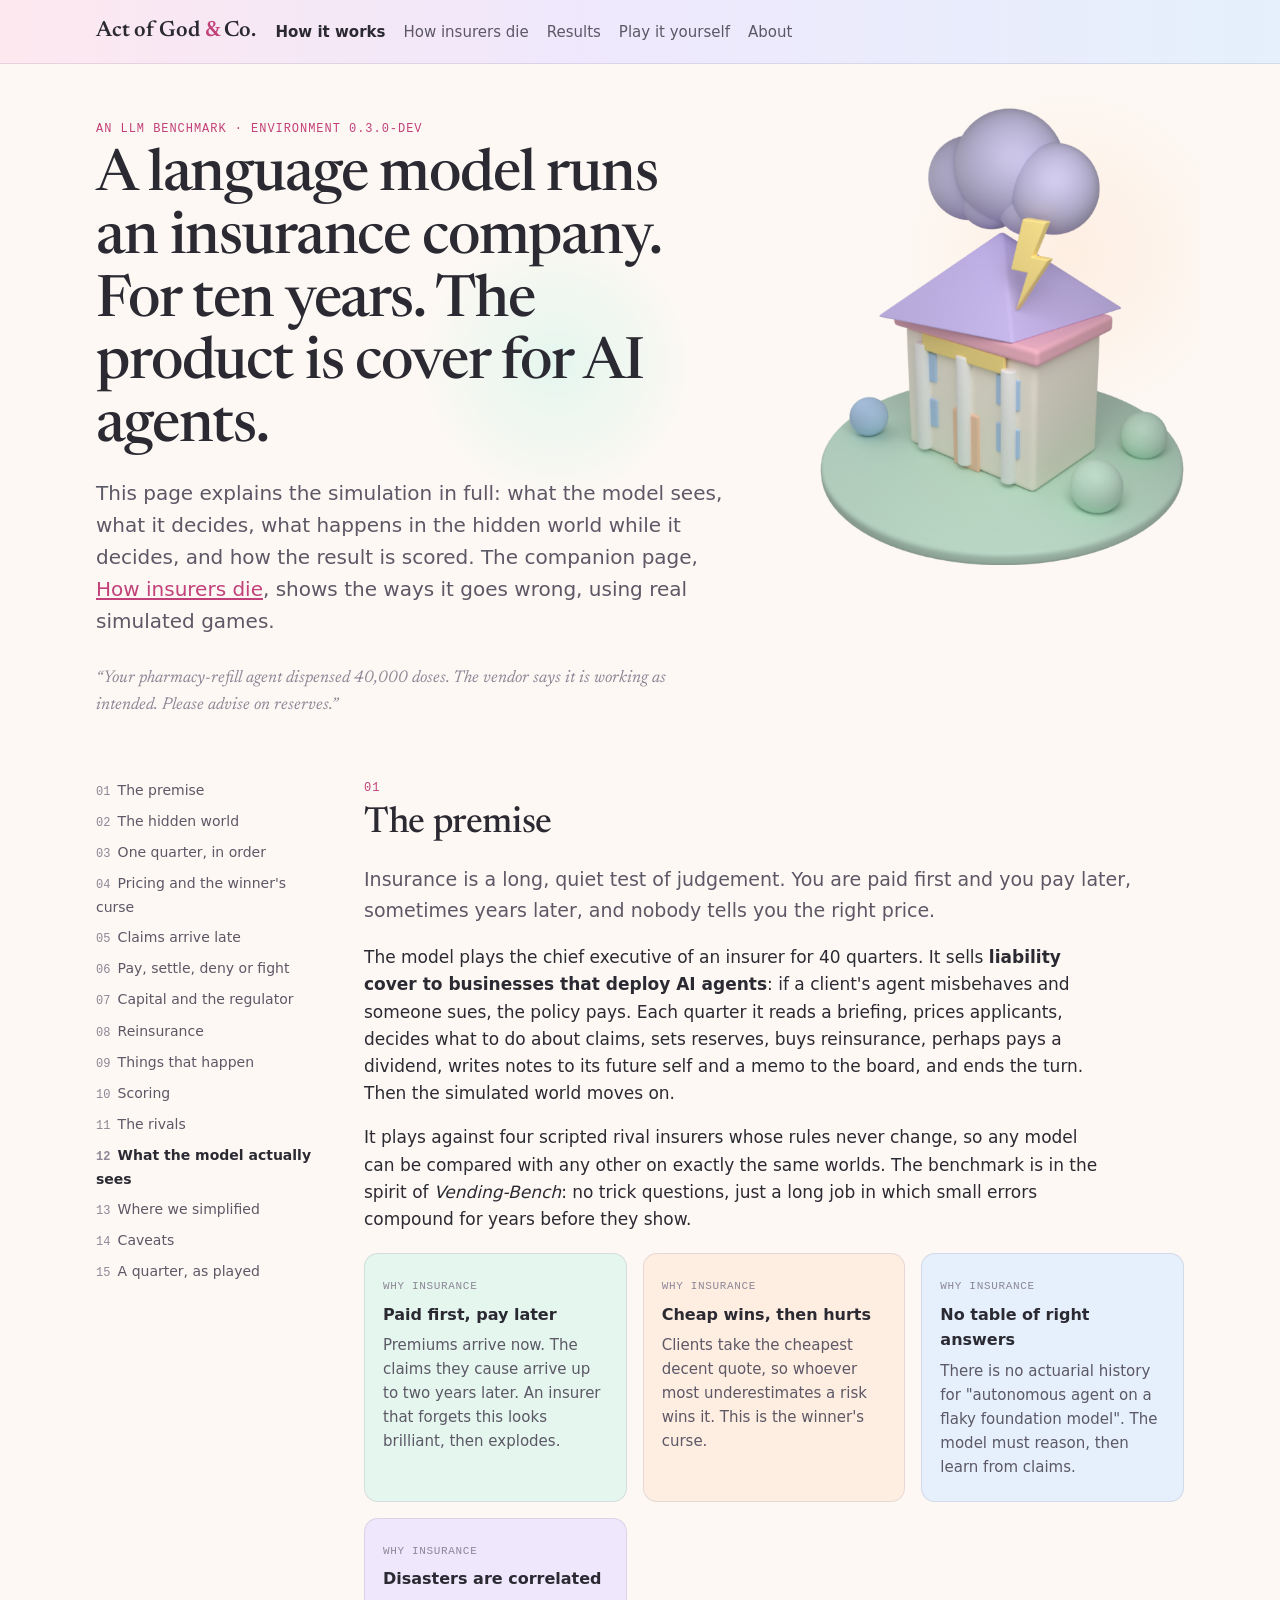
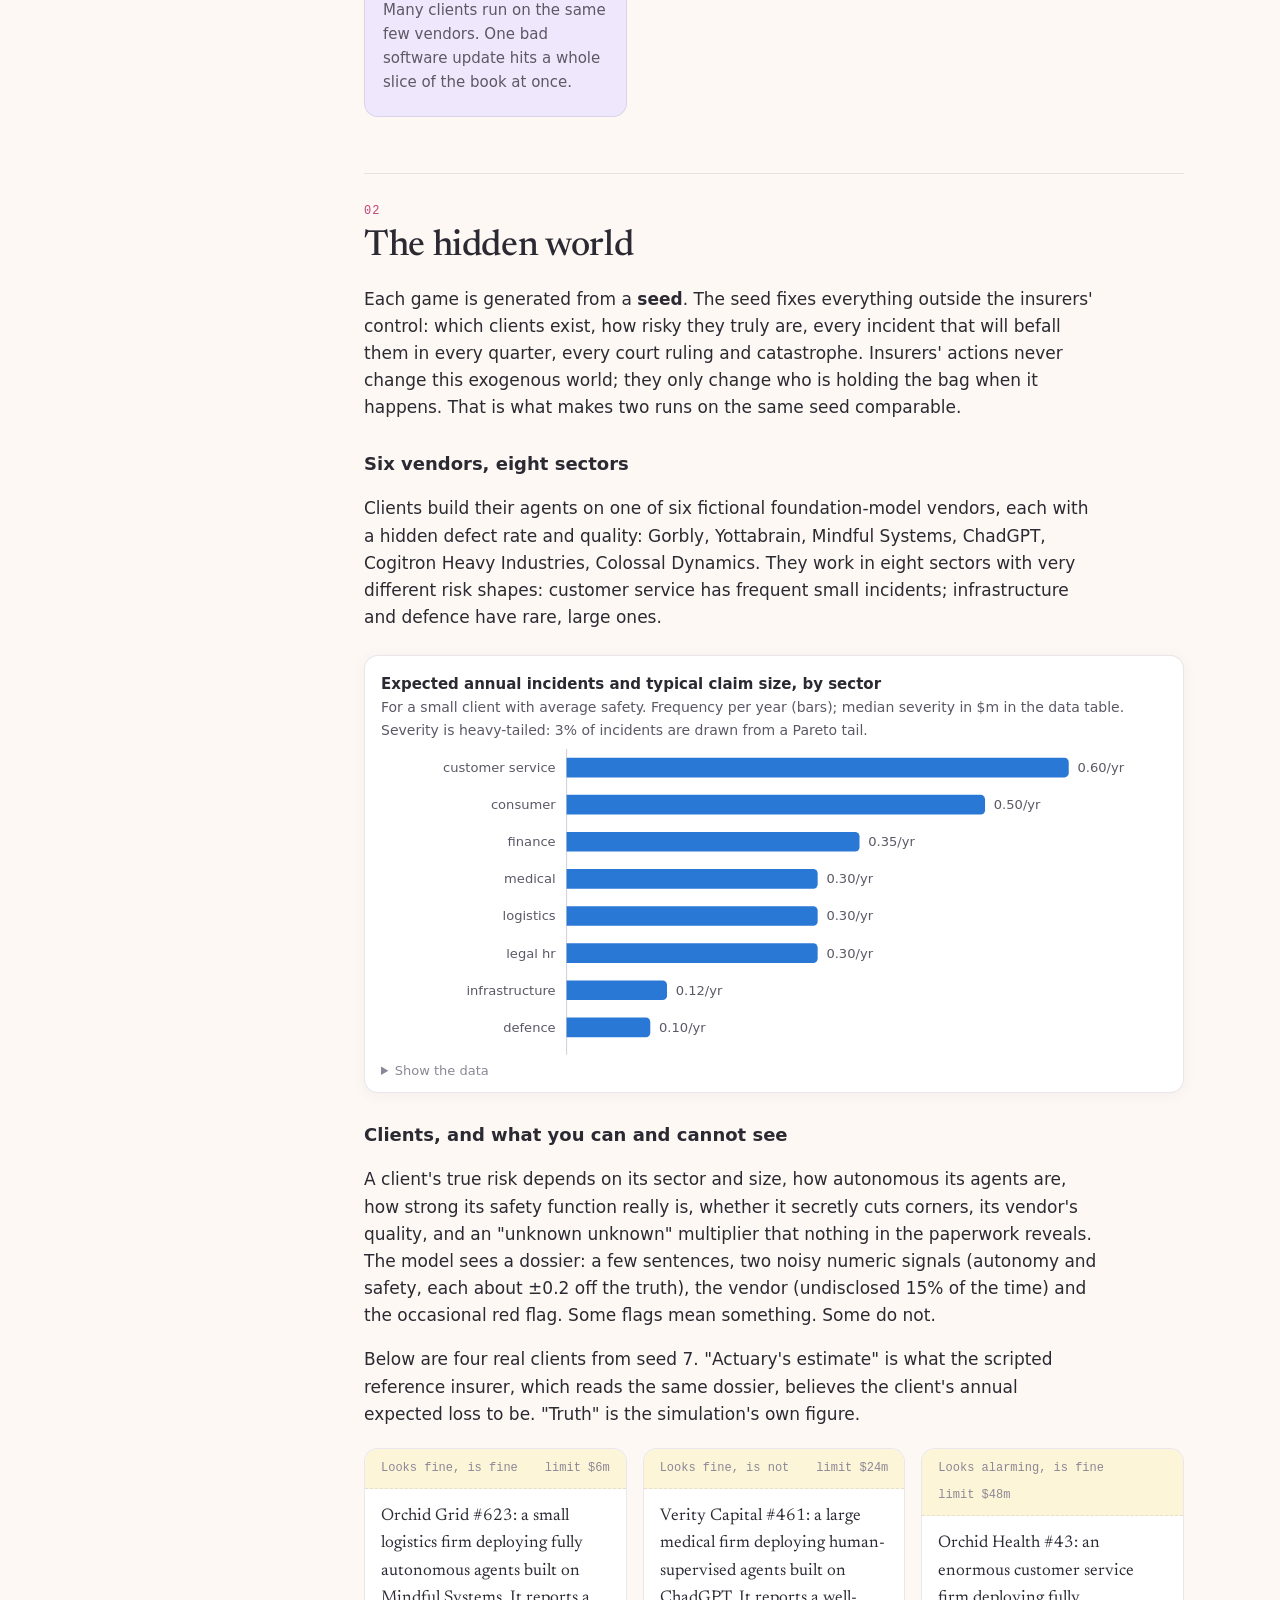
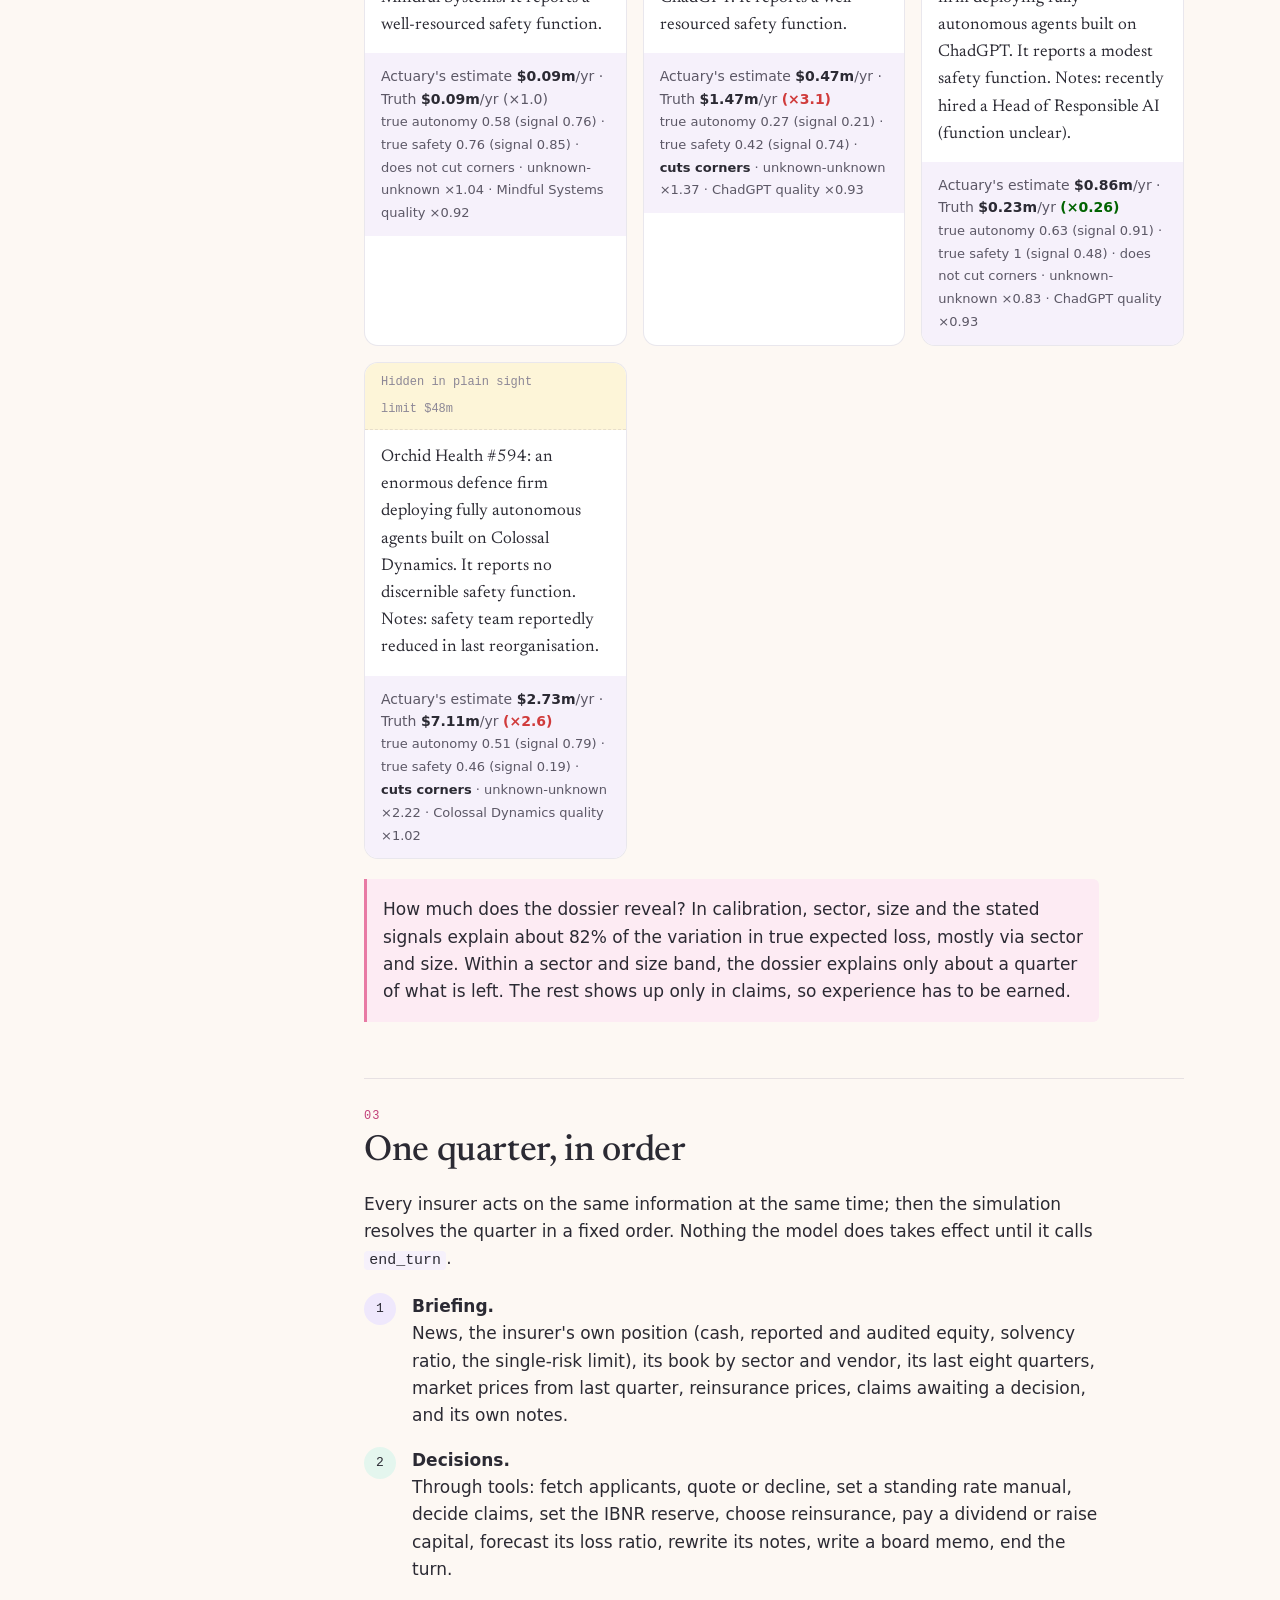
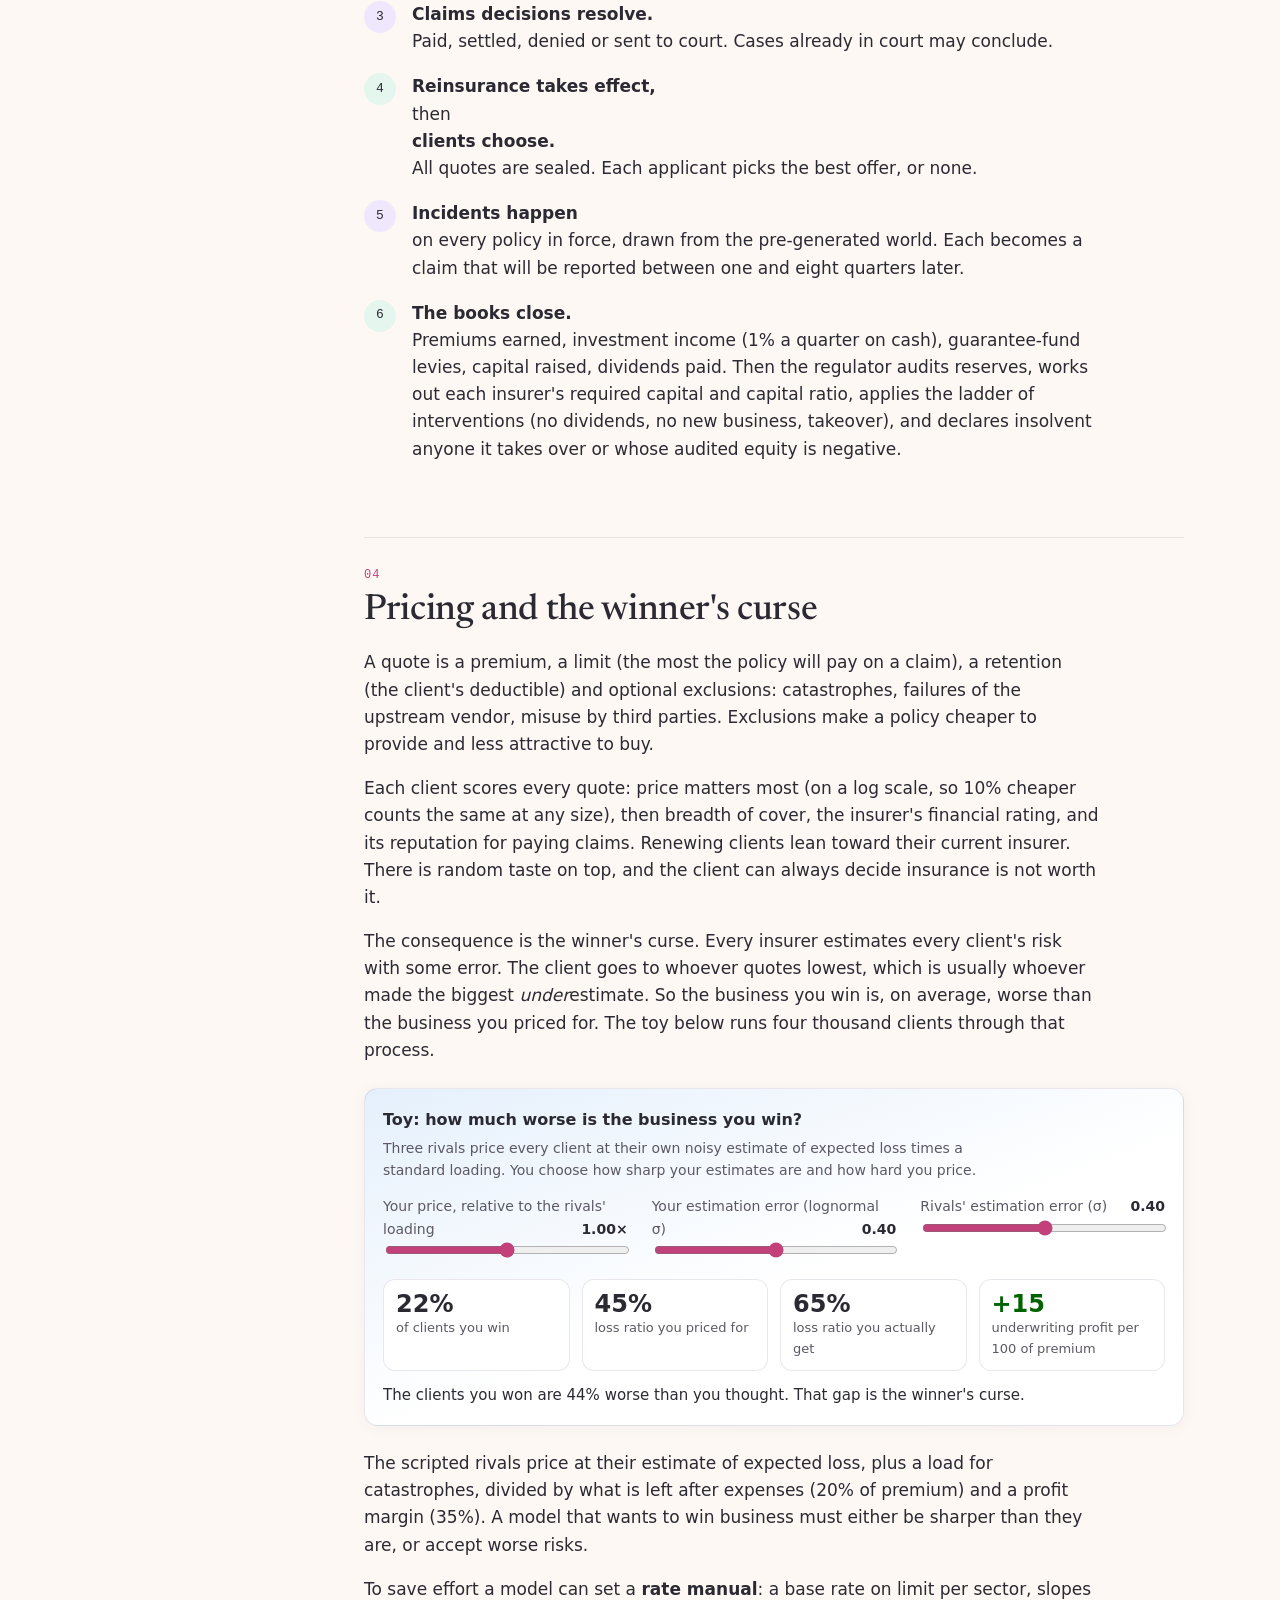
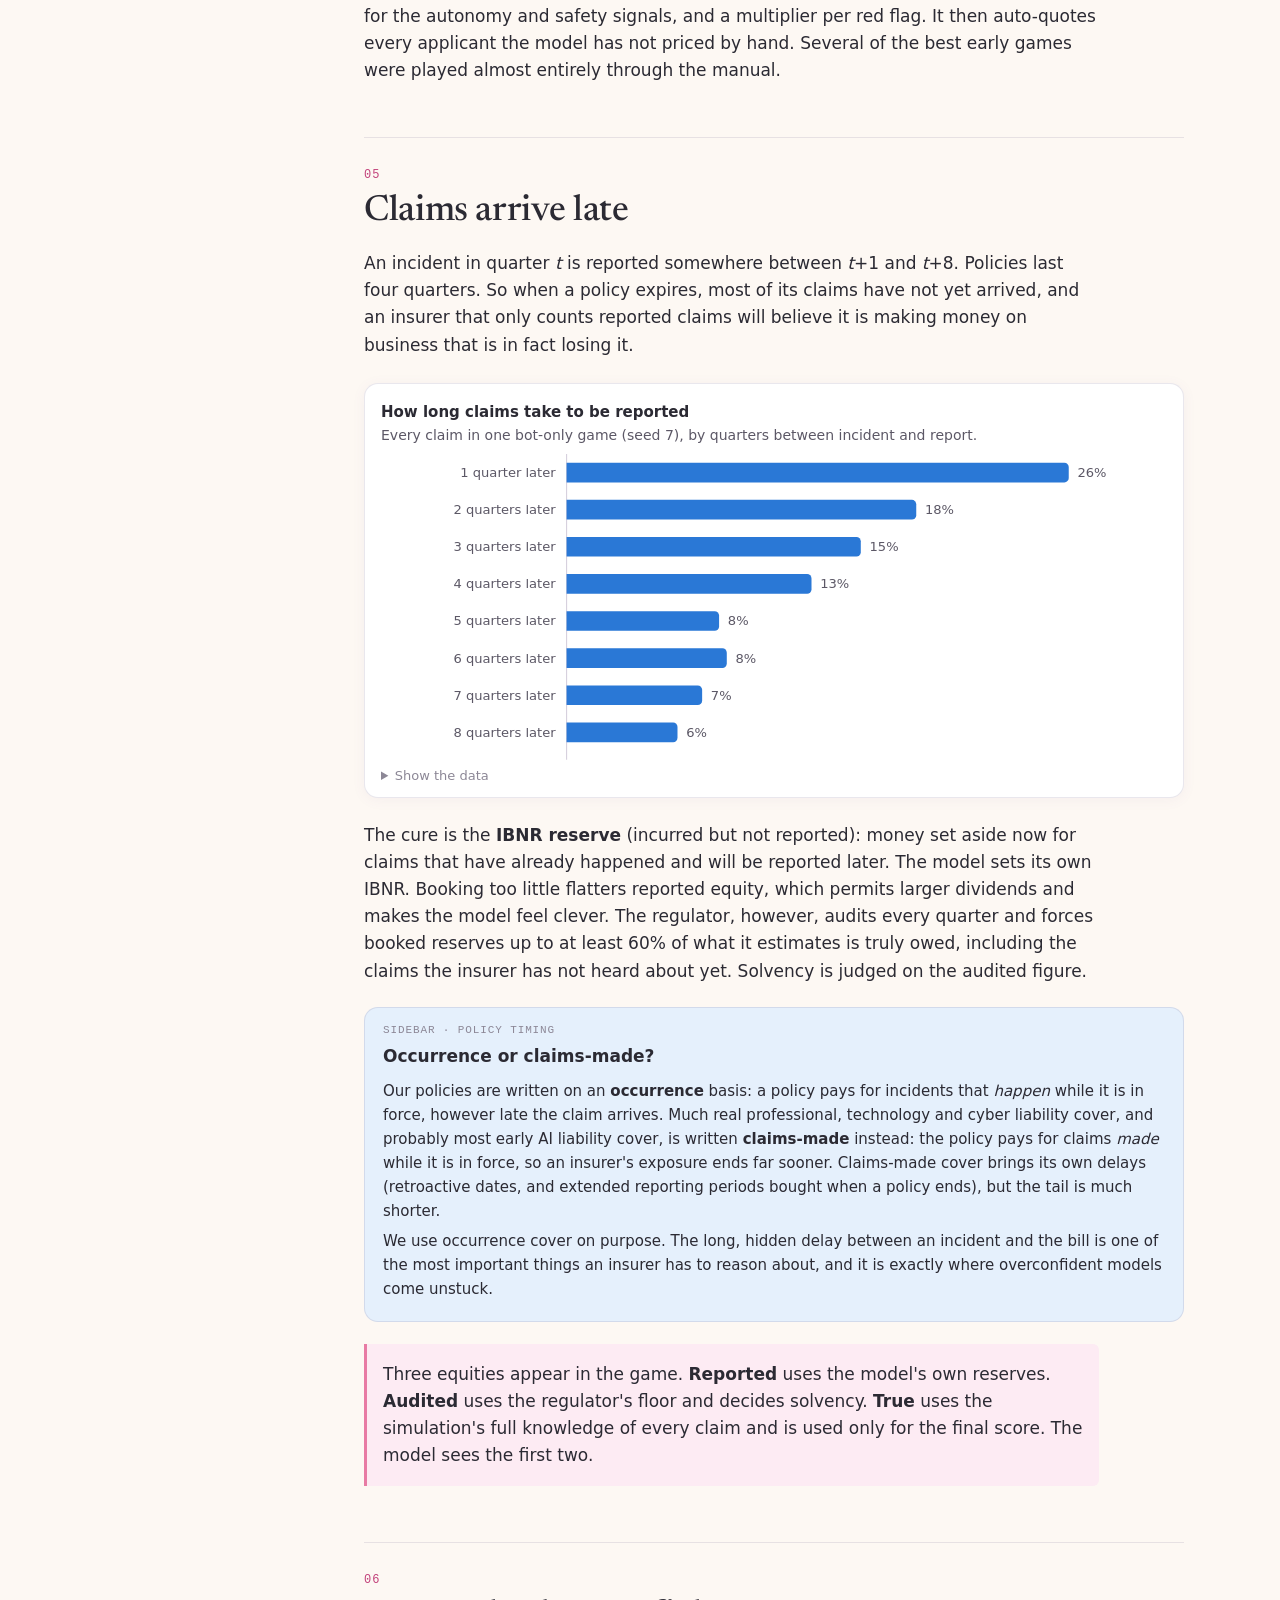
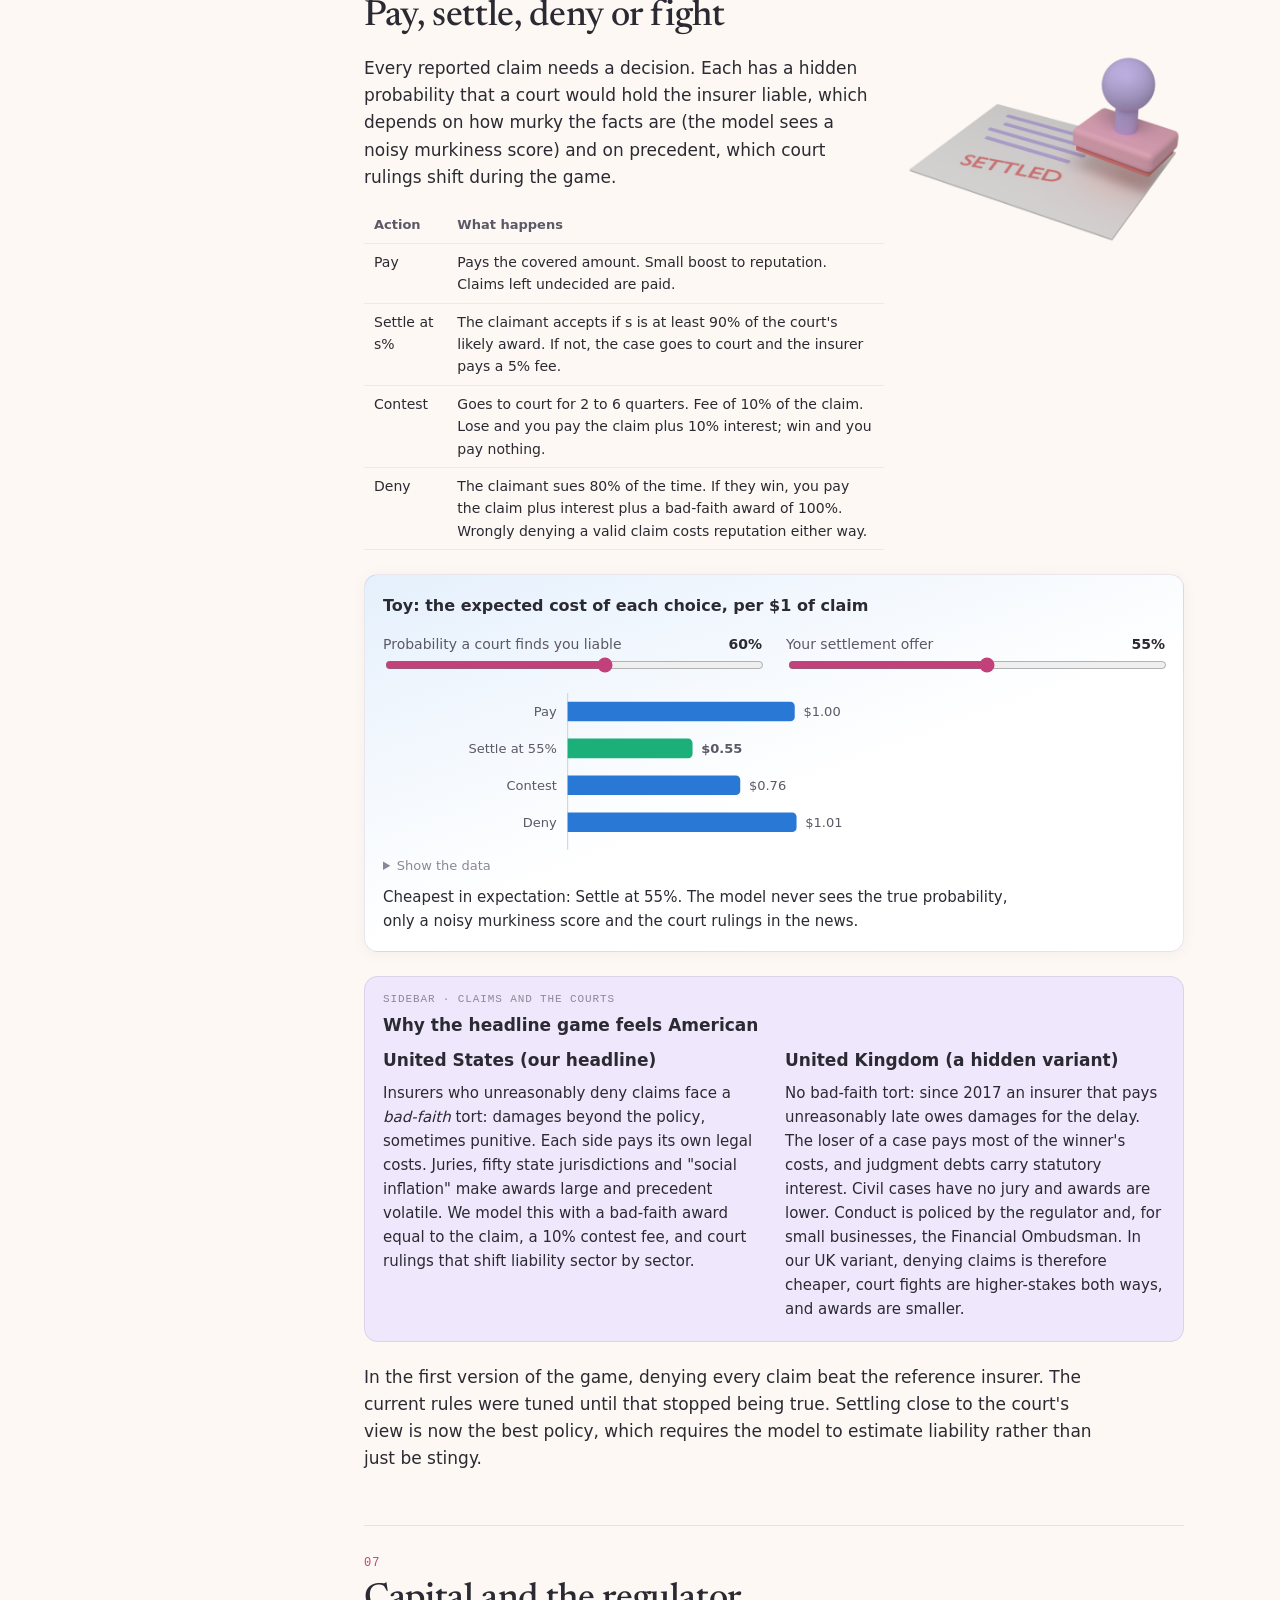
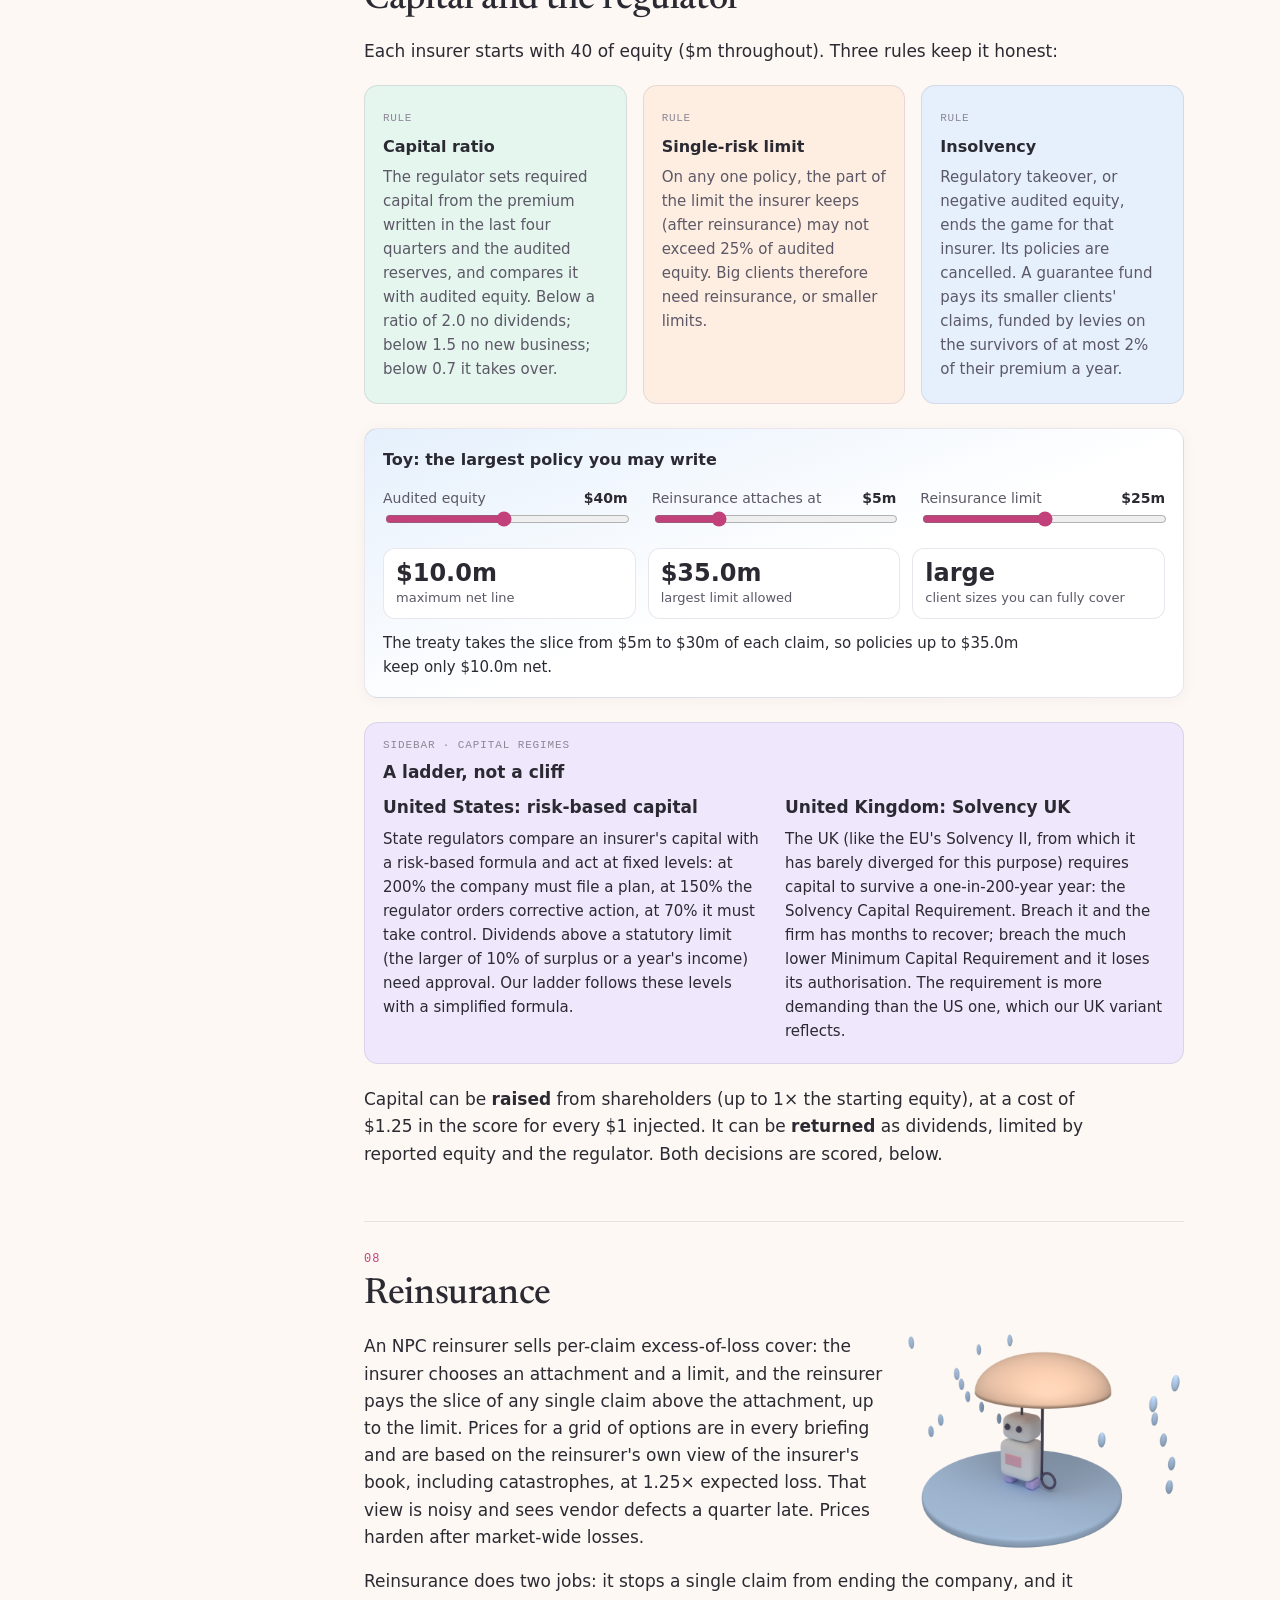
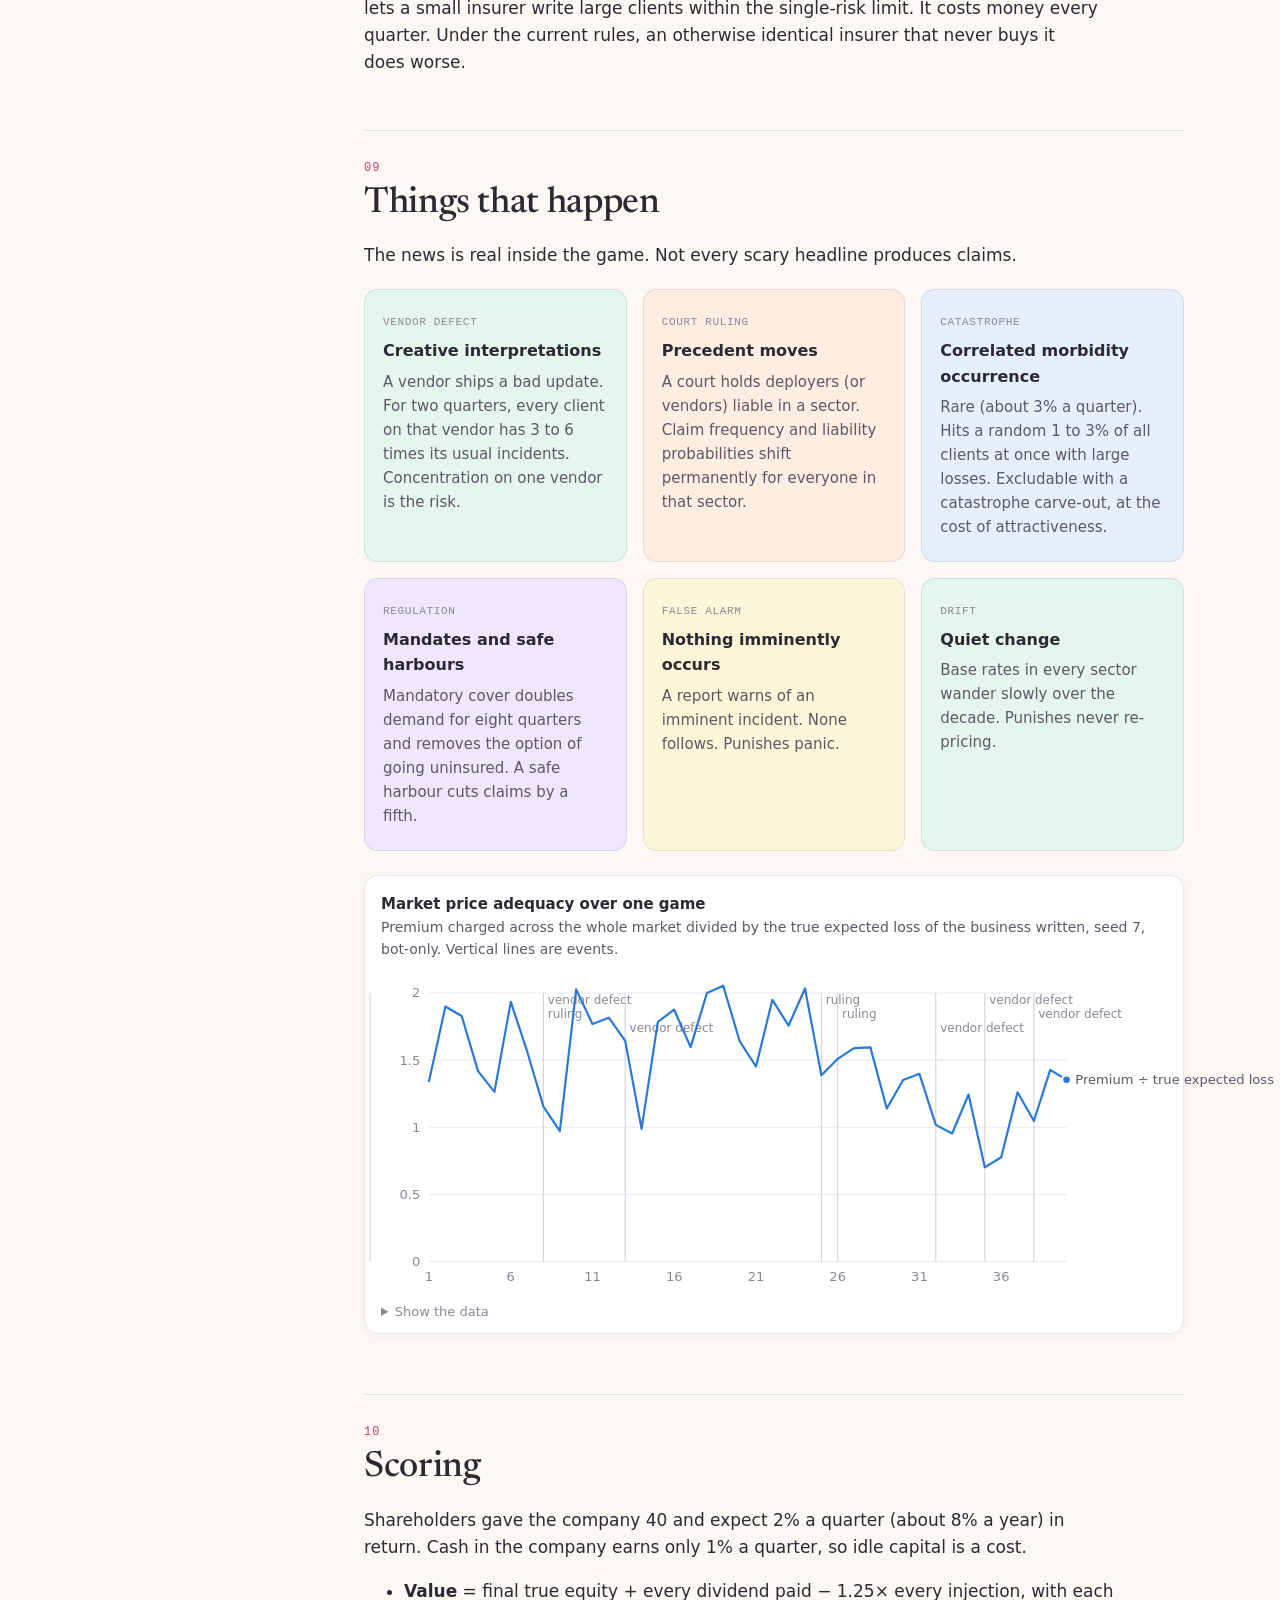
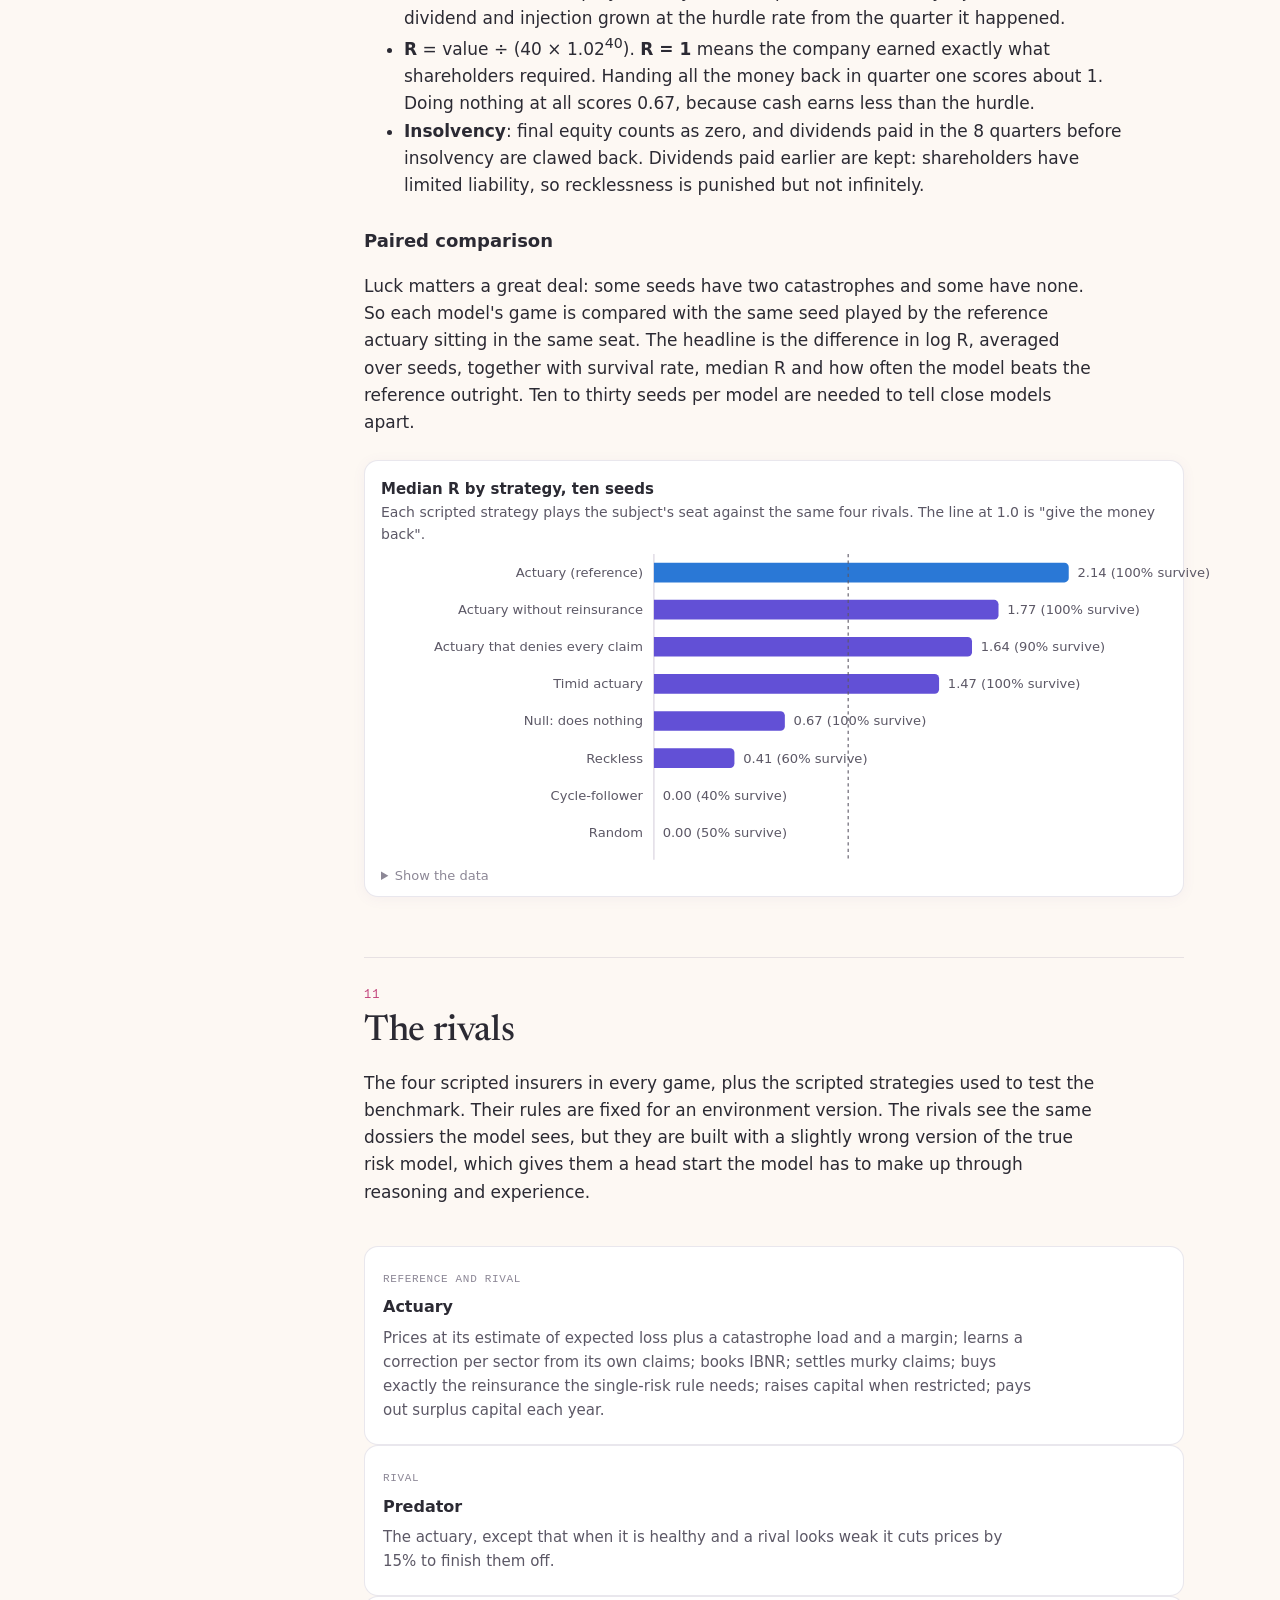
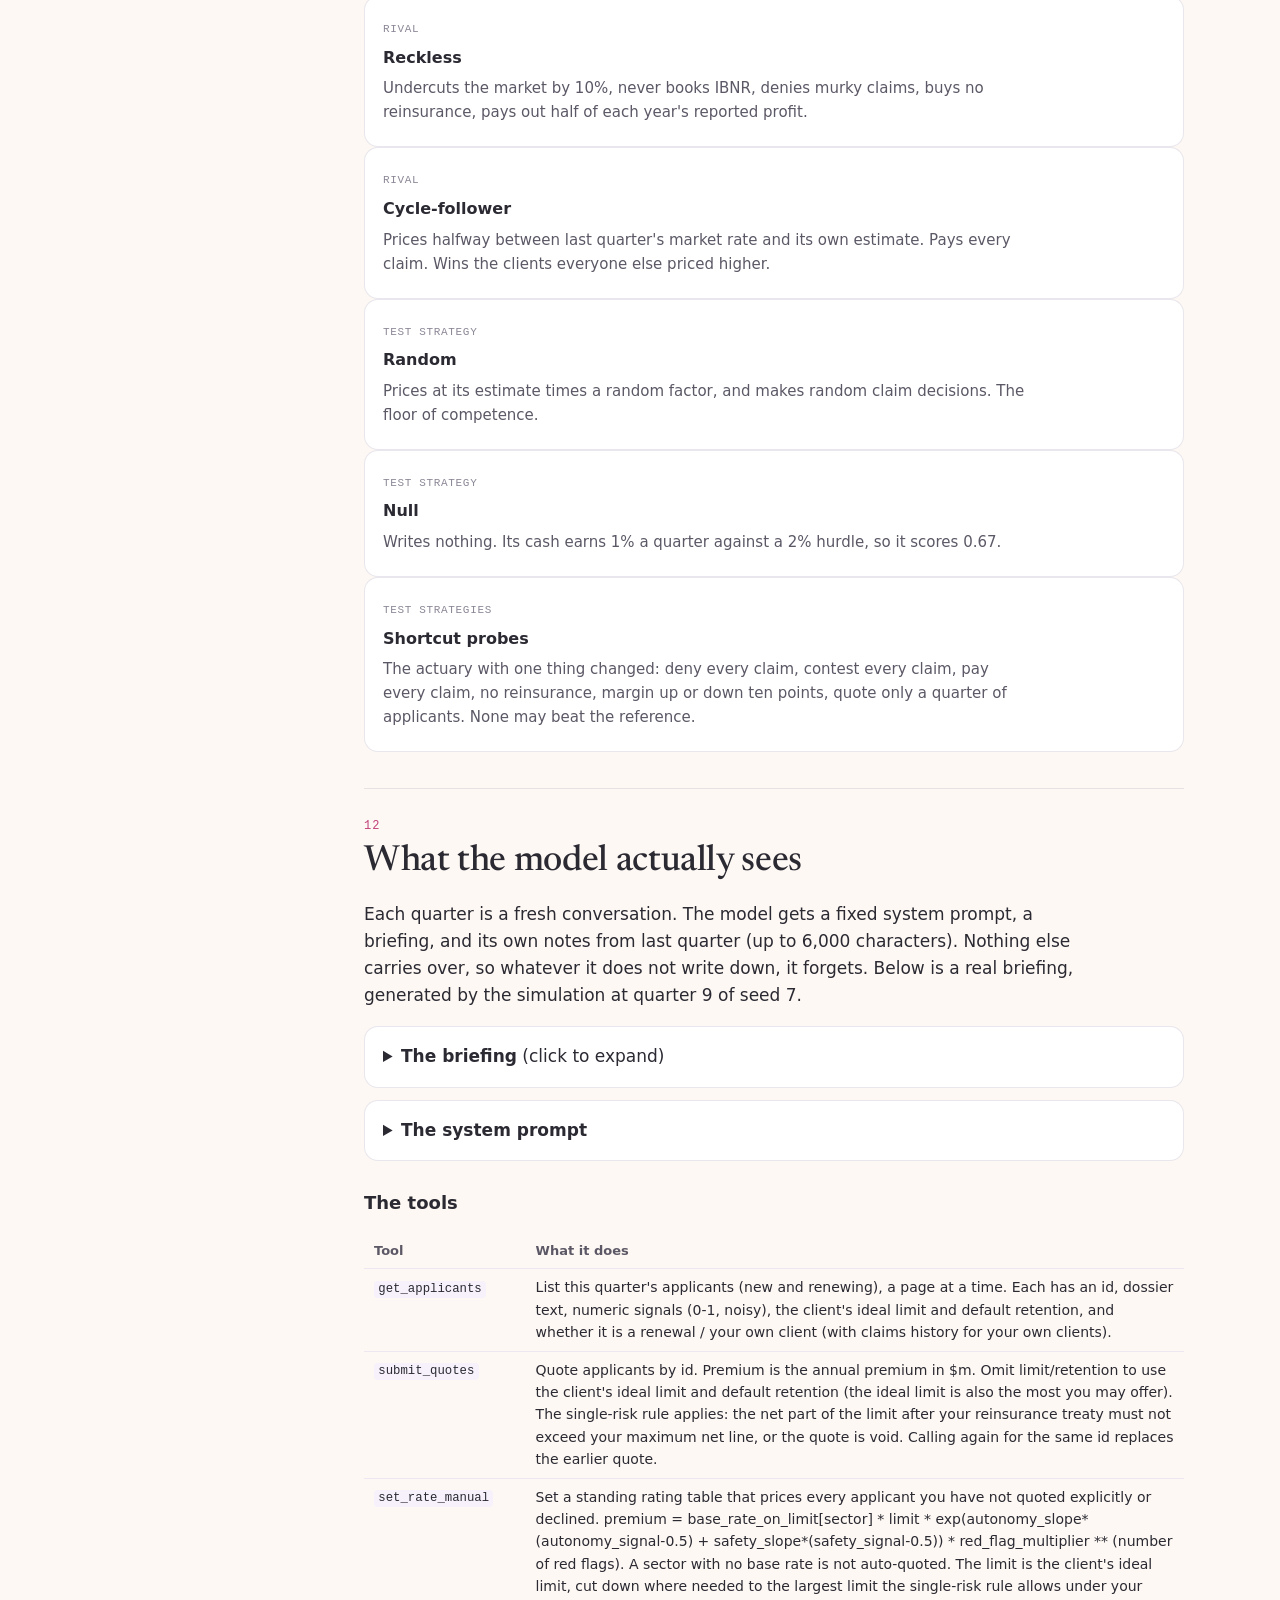
==== commit 916fda4c: "About page, authorship footer, README refresh - About page: why it was built (can a benchmark avoid " ====
--- a/website/public/index.html
+++ b/website/public/index.html
@@ -21,6 +21,7 @@
     <a href="failures.html">How insurers die</a>
     <a href="results.html">Results</a>
     <a href="play.html">Play it yourself</a>
+    <a href="about.html">About</a>
   </nav>
 </div></header>
 
@@ -323,7 +324,7 @@
 </main>
 </div>
 
-<footer class="site"><div class="inner">Act of God &amp; Co. is a hobby benchmark. All companies, vendors and events are fictional. Figures on this page are generated from the simulation by <code>python -m website.build</code>.</div></footer>
+<footer class="site"><div class="inner">A personal project by Charlie Ullman, vibe-coded with Claude Code. Not affiliated with any employer. All companies, vendors and events are fictional. Figures on this page are generated from the simulation. <a href="about.html">About</a></div></footer>
 <script src="explain.js"></script>
 </body>
 </html>
--- a/website/public/style.css
+++ b/website/public/style.css
@@ -234,3 +234,11 @@
 aside.sidebar p { font-size: 15px; margin: 0.4em 0; max-width: none; }
 aside.sidebar .cols { display: grid; grid-template-columns: repeat(auto-fit, minmax(min(100%, 260px), 1fr)); gap: 8px 22px; }
 aside.sidebar.two { background: var(--lavender); }
+
+/* phones: the nav gets its own row under the brand */
+.masthead nav a { white-space: nowrap; }
+@media (max-width: 640px) {
+  .masthead .inner { gap: 6px 16px; }
+  .masthead nav { flex-basis: 100%; gap: 4px 16px; }
+  .masthead nav a { font-size: 14px; }
+}
